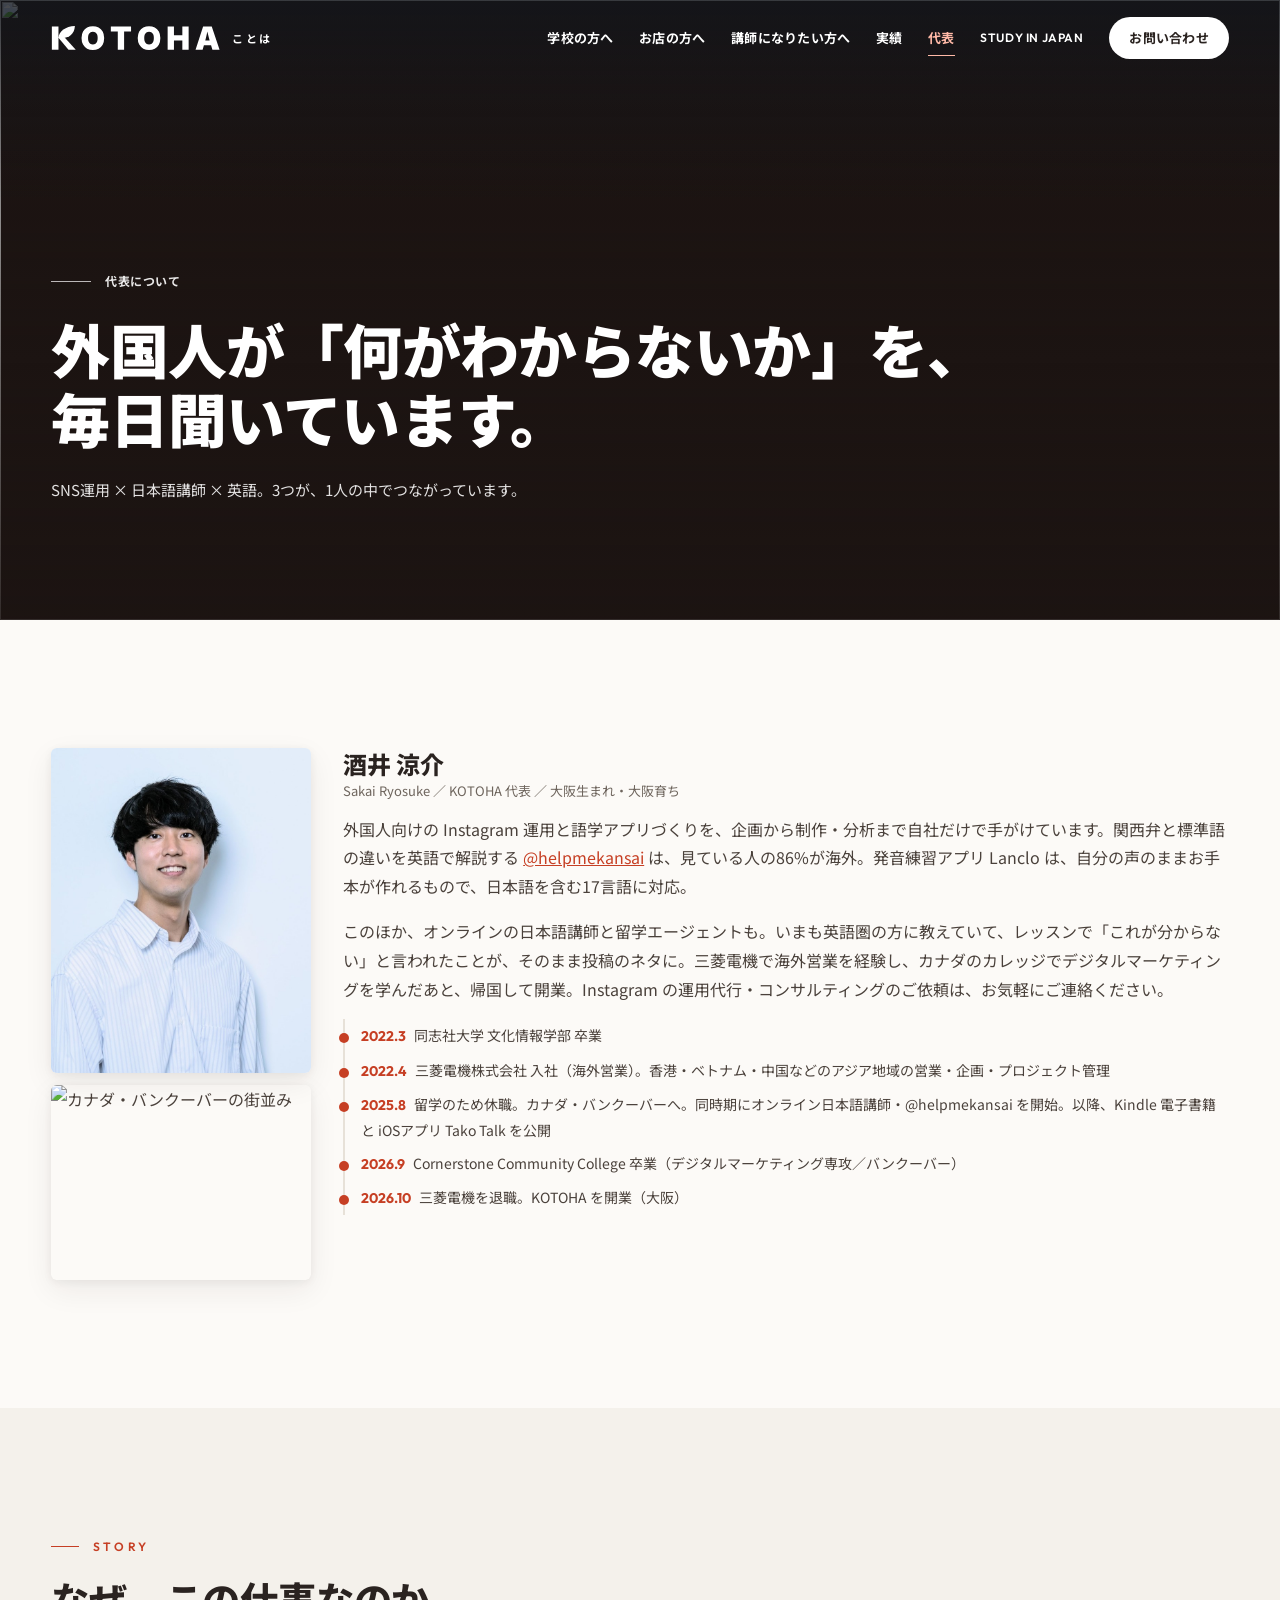
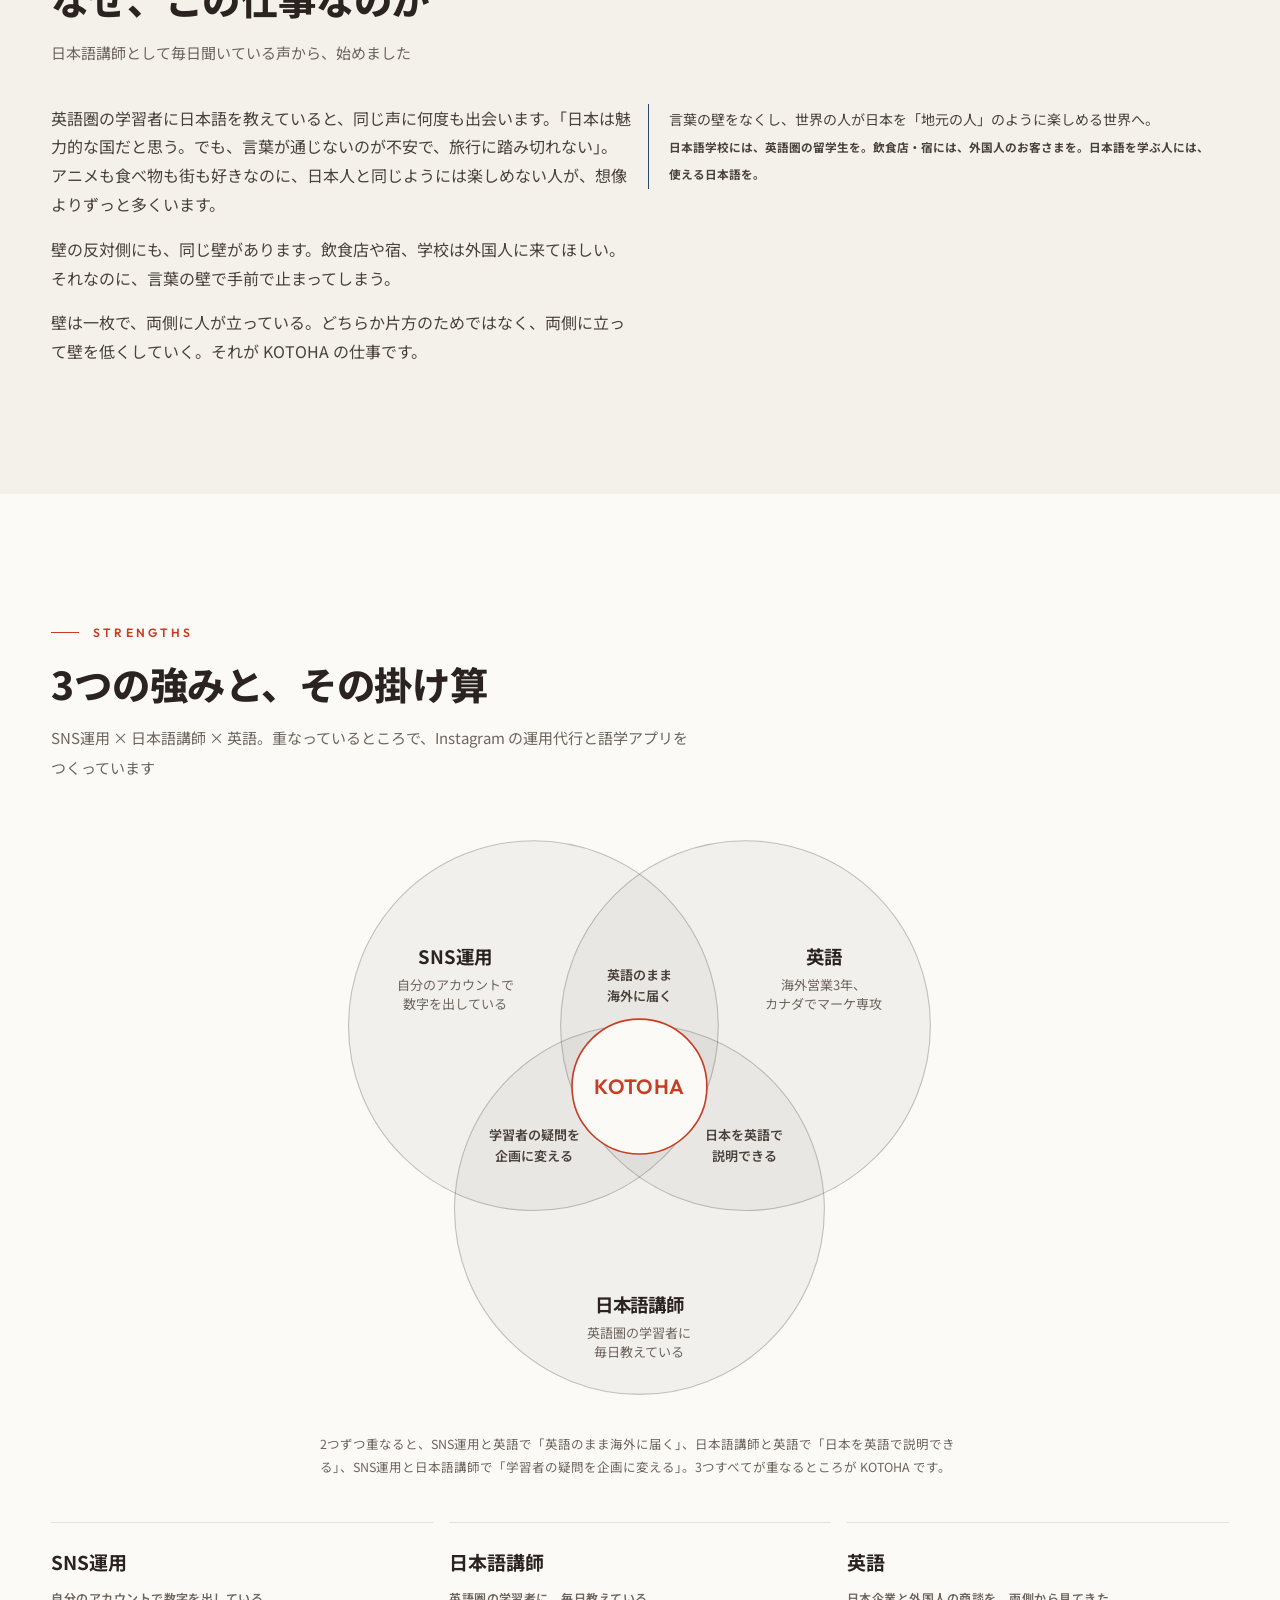
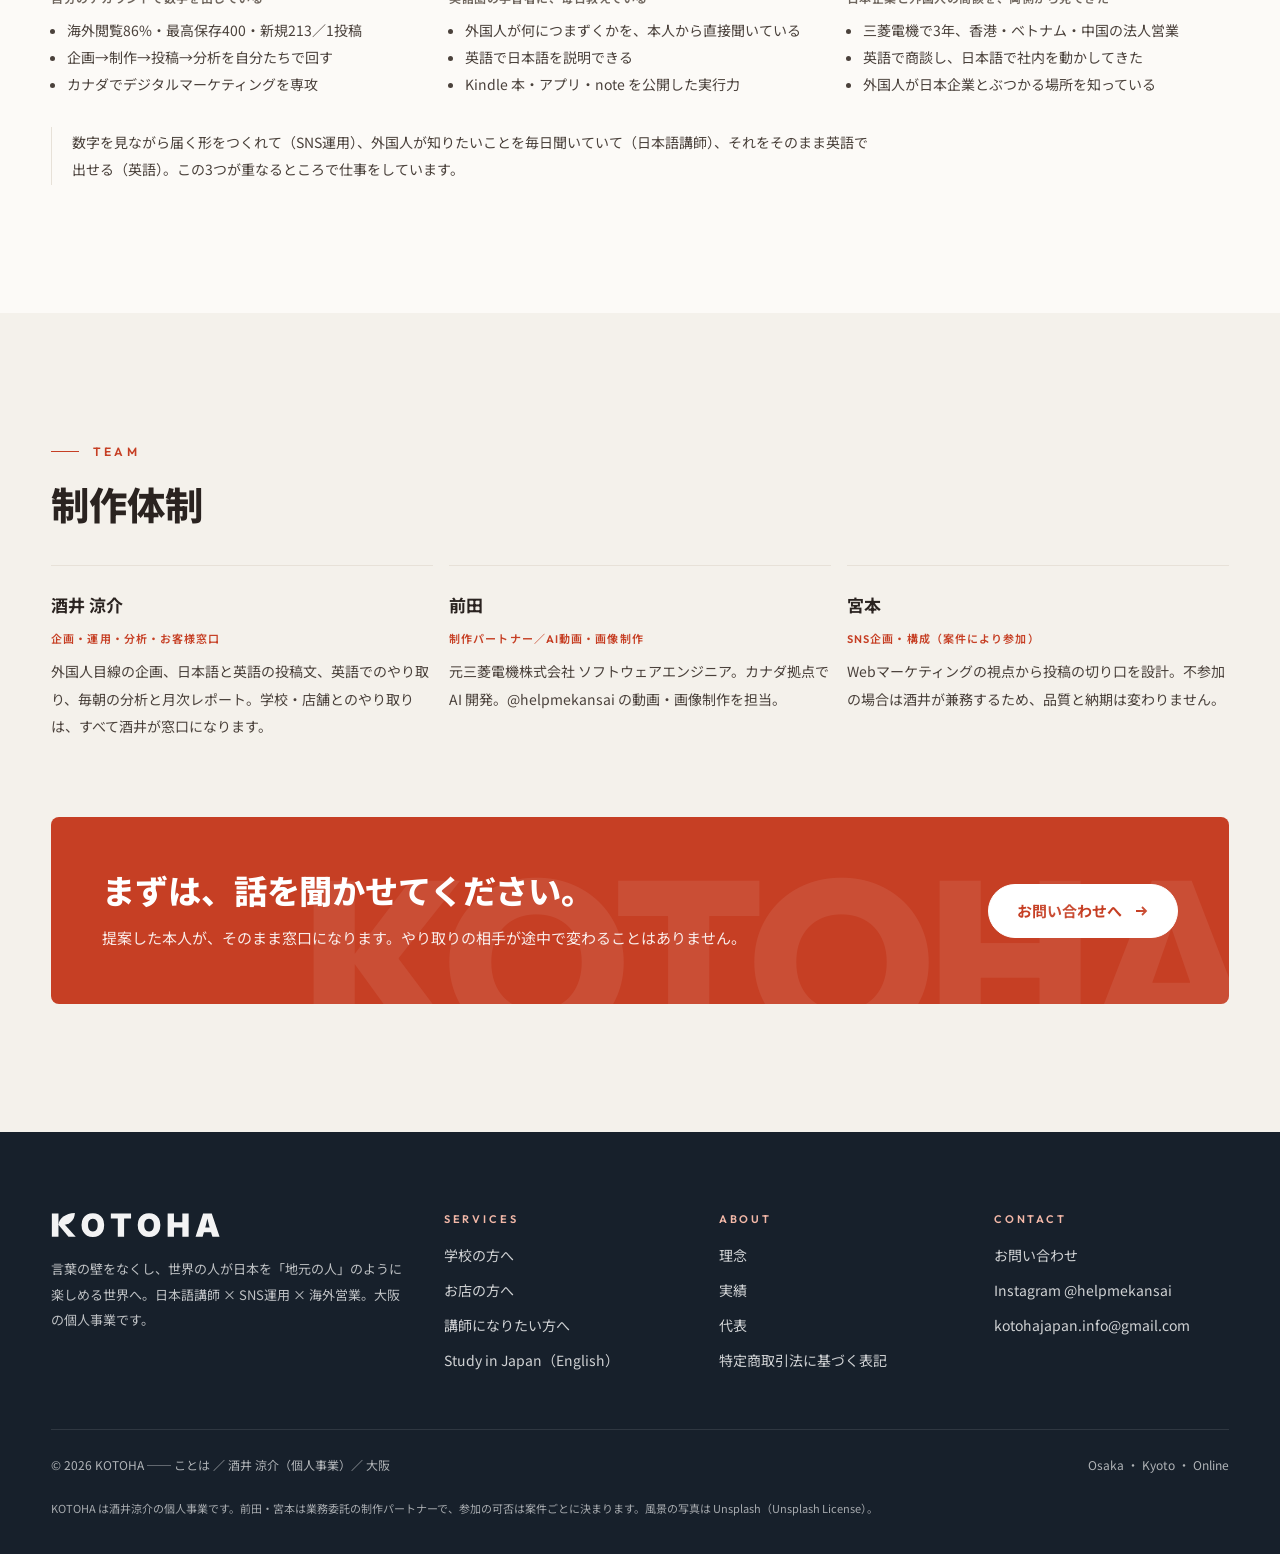
==== about.html @ 6fc42872 "代表ページ：3つの強みを「SNS運用 × 日本語講師 × 英語」に統一。退職して肩書きでなくなった「海外営業」をやめ、現在形のラベルに。ベン図の円の配置・OGP・まとめ文も揃える" ====
<!DOCTYPE html>
<html lang="ja">
<head>
<meta charset="utf-8">
<meta name="viewport" content="width=device-width, initial-scale=1">
<title>代表｜酒井 涼介（KOTOHA・大阪）</title>
<meta name="description" content="KOTOHA 代表 酒井涼介のプロフィール。外国人向けの Instagram 運用と語学アプリづくりを、企画から制作・分析まで自社だけで手がけています。オンライン日本語講師と日本語学校への留学案内も。同志社大学卒、三菱電機で香港・ベトナム・中国の法人営業、カナダでデジタルマーケティングを専攻。">
<meta property="og:title" content="代表｜酒井 涼介（KOTOHA・大阪）">
<meta property="og:description" content="外国人が「何がわからないか」を、毎日聞いています。SNS運用 × 日本語講師 × 英語。">
<meta property="og:type" content="profile">
<link rel="icon" href="img/favicon.svg" type="image/svg+xml">
<link rel="icon" href="img/favicon-32.png" sizes="32x32" type="image/png">
<link rel="apple-touch-icon" href="img/favicon-180.png">
<link rel="preconnect" href="https://fonts.googleapis.com">
<link rel="preconnect" href="https://fonts.gstatic.com" crossorigin>
<link href="https://fonts.googleapis.com/css2?family=Noto+Sans+JP:wght@400;700;800;900&amp;family=Outfit:wght@600;800;900&amp;display=swap" rel="stylesheet">
<link rel="stylesheet" href="assets/style.css?v=20261028f">
<link rel="stylesheet" href="assets/site.css?v=20261028f">
</head>
<body>
<header class="hdr onHero" id="hdr">
  <div class="wrap">
    <a class="logo" href="index.html"><img src="img/logo-wordmark.svg" alt="KOTOHA" width="182" height="28"><small>ことは</small></a>
    <button class="burger" aria-label="メニュー" aria-expanded="false" aria-controls="nav"><span></span><span></span><span></span></button>
    <nav id="nav">
      <a href="schools.html">学校の方へ</a>
      <a href="sns.html">お店の方へ</a>
      <a href="teaching.html">講師になりたい方へ</a>
      <a href="works.html">実績</a>
      <a class="active" href="about.html">代表</a>
      <a class="lang" href="learners.html">Study in Japan</a>
      <a class="cta" href="contact.html">お問い合わせ</a>
    </nav>
  </div>
</header>

<div class="phero">
  <img class="bg" src="https://images.unsplash.com/photo-1545569341-9eb8b30979d9?auto=format&amp;fit=crop&amp;w=2000&amp;q=75" alt="" fetchpriority="high">
  <div class="shade"></div>
  <div class="wrap">
    <div class="eyebrow">代表について</div>
    <h1>外国人が「何がわからないか」を、<br class="pc">毎日聞いています。</h1>
    <p>SNS運用 × 日本語講師 × 英語。3つが、1人の中でつながっています。</p>
  </div>
</div>

<section>
  <div class="wrap">
    <div class="profile">
      <div>
        <img src="img/sakai.jpg" alt="酒井 涼介">
        <img src="https://images.unsplash.com/photo-1559511260-66a654ae982a?auto=format&amp;fit=crop&amp;w=600&amp;q=70" alt="カナダ・バンクーバーの街並み" loading="lazy" class="city">
      </div>
      <div>
        <h2>酒井 涼介</h2>
        <div class="kana">Sakai Ryosuke ／ KOTOHA 代表 ／ 大阪生まれ・大阪育ち</div>
        <p>外国人向けの Instagram 運用と語学アプリづくりを、企画から制作・分析まで自社だけで手がけています。関西弁と標準語の違いを英語で解説する <a href="https://www.instagram.com/helpmekansai/" target="_blank" rel="noopener">@helpmekansai</a> は、見ている人の86%が海外。発音練習アプリ Lanclo は、自分の声のままお手本が作れるもので、日本語を含む17言語に対応。</p>
        <p>このほか、オンラインの日本語講師と留学エージェントも。いまも英語圏の方に教えていて、レッスンで「これが分からない」と言われたことが、そのまま投稿のネタに。三菱電機で海外営業を経験し、カナダのカレッジでデジタルマーケティングを学んだあと、帰国して開業。Instagram の運用代行・コンサルティングのご依頼は、お気軽にご連絡ください。</p>
        <ul class="tl">
          <li><b>2022.3</b>同志社大学 文化情報学部 卒業</li>
          <li><b>2022.4</b>三菱電機株式会社 入社（海外営業）。香港・ベトナム・中国などのアジア地域の営業・企画・プロジェクト管理</li>
          <li><b>2025.8</b>留学のため休職。カナダ・バンクーバーへ。同時期にオンライン日本語講師・@helpmekansai を開始。以降、Kindle 電子書籍と iOSアプリ Tako Talk を公開</li>
          <li><b>2026.9</b>Cornerstone Community College 卒業（デジタルマーケティング専攻／バンクーバー）</li>
          <li><b>2026.10</b>三菱電機を退職。KOTOHA を開業（大阪）</li>
        </ul>
      </div>
    </div>

  </div>
</section>

<section class="tint">
  <div class="wrap">
    <div class="h3s" id="mission"><div class="lbl">Story</div><h2>なぜ、この仕事なのか</h2><p>日本語講師として毎日聞いている声から、始めました</p></div>
    <div class="grid g2" style="align-items:start">
      <div>
        <p>英語圏の学習者に日本語を教えていると、同じ声に何度も出会います。「日本は魅力的な国だと思う。でも、言葉が通じないのが不安で、旅行に踏み切れない」。アニメも食べ物も街も好きなのに、日本人と同じようには楽しめない人が、想像よりずっと多くいます。</p>
        <p>壁の反対側にも、同じ壁があります。飲食店や宿、学校は外国人に来てほしい。それなのに、言葉の壁で手前で止まってしまう。</p>
        <p style="margin:0">壁は一枚で、両側に人が立っている。どちらか片方のためではなく、両側に立って壁を低くしていく。それが KOTOHA の仕事です。</p>
      </div>
      <div class="band indigo" style="margin:0">言葉の壁をなくし、世界の人が日本を「地元の人」のように楽しめる世界へ。<br><small style="font-weight:700;color:var(--body)">日本語学校には、英語圏の留学生を。飲食店・宿には、外国人のお客さまを。日本語を学ぶ人には、使える日本語を。</small></div>
    </div>

  </div>
</section>

<section>
  <div class="wrap">
    <div class="h3s"><div class="lbl">Strengths</div><h2>3つの強みと、その掛け算</h2><p>SNS運用 × 日本語講師 × 英語。重なっているところで、Instagram の運用代行と語学アプリをつくっています</p></div>
    <figure class="vennwrap">
      <svg class="venn" viewBox="80 45 570 550" role="img" aria-labelledby="vennTitle vennDesc">
        <title id="vennTitle">KOTOHA の強みを示すベン図</title>
        <desc id="vennDesc">SNS運用、日本語講師、英語という3つの円が重なり、3つすべてが重なる中心に KOTOHA があります。</desc>

        <circle class="set" cx="267" cy="235" r="170"/>
        <circle class="set" cx="462" cy="235" r="170"/>
        <circle class="set" cx="364.5" cy="404" r="170"/>

        <text class="pair" x="364.5" y="193" text-anchor="middle">英語のまま</text>
        <text class="pair" x="364.5" y="212" text-anchor="middle">海外に届く</text>
        <text class="pair" x="268" y="340" text-anchor="middle">学習者の疑問を</text>
        <text class="pair" x="268" y="359" text-anchor="middle">企画に変える</text>
        <text class="pair" x="461" y="340" text-anchor="middle">日本を英語で</text>
        <text class="pair" x="461" y="359" text-anchor="middle">説明できる</text>

        <text class="setlabel" x="195" y="178" text-anchor="middle">SNS運用</text>
        <text class="setsub" x="195" y="202" text-anchor="middle">自分のアカウントで</text>
        <text class="setsub" x="195" y="220" text-anchor="middle">数字を出している</text>

        <text class="setlabel" x="534" y="178" text-anchor="middle">英語</text>
        <text class="setsub" x="534" y="202" text-anchor="middle">海外営業3年、</text>
        <text class="setsub" x="534" y="220" text-anchor="middle">カナダでマーケ専攻</text>

        <text class="setlabel" x="364.5" y="498" text-anchor="middle">日本語講師</text>
        <text class="setsub" x="364.5" y="522" text-anchor="middle">英語圏の学習者に</text>
        <text class="setsub" x="364.5" y="540" text-anchor="middle">毎日教えている</text>

        <circle class="core-circle" cx="364.5" cy="291" r="62"/>
        <text class="core" x="364.5" y="298" text-anchor="middle">KOTOHA</text>
      </svg>
      <figcaption>2つずつ重なると、SNS運用と英語で「英語のまま海外に届く」、日本語講師と英語で「日本を英語で説明できる」、SNS運用と日本語講師で「学習者の疑問を企画に変える」。3つすべてが重なるところが KOTOHA です。</figcaption>
    </figure>
    <div class="strengths">
      <div><b>SNS運用</b><small>自分のアカウントで数字を出している</small><ul><li>海外閲覧86%・最高保存400・新規213／1投稿</li><li>企画→制作→投稿→分析を自分たちで回す</li><li>カナダでデジタルマーケティングを専攻</li></ul></div>
      <div><b>日本語講師</b><small>英語圏の学習者に、毎日教えている</small><ul><li>外国人が何につまずくかを、本人から直接聞いている</li><li>英語で日本語を説明できる</li><li>Kindle 本・アプリ・note を公開した実行力</li></ul></div>
      <div><b>英語</b><small>日本企業と外国人の商談を、両側から見てきた</small><ul><li>三菱電機で3年、香港・ベトナム・中国の法人営業</li><li>英語で商談し、日本語で社内を動かしてきた</li><li>外国人が日本企業とぶつかる場所を知っている</li></ul></div>
    </div>
    <div class="band">数字を見ながら届く形をつくれて（SNS運用）、外国人が知りたいことを毎日聞いていて（日本語講師）、それをそのまま英語で出せる（英語）。この3つが重なるところで仕事をしています。</div>

  </div>
</section>

<section class="tint">
  <div class="wrap">
    <div class="h3s"><div class="lbl">Team</div><h2>制作体制</h2></div>
    <div class="team">
      <div><b>酒井 涼介</b><small>企画・運用・分析・お客様窓口</small>外国人目線の企画、日本語と英語の投稿文、英語でのやり取り、毎朝の分析と月次レポート。学校・店舗とのやり取りは、すべて酒井が窓口になります。</div>
      <div><b>前田</b><small>制作パートナー／AI動画・画像制作</small>元三菱電機株式会社 ソフトウェアエンジニア。カナダ拠点で AI 開発。@helpmekansai の動画・画像制作を担当。</div>
      <div><b>宮本</b><small>SNS企画・構成（案件により参加）</small>Webマーケティングの視点から投稿の切り口を設計。不参加の場合は酒井が兼務するため、品質と納期は変わりません。</div>
    </div>

    <div class="cta-inline">
      <div><h3>まずは、話を聞かせてください。</h3><p>提案した本人が、そのまま窓口になります。やり取りの相手が途中で変わることはありません。</p></div>
      <a class="btn" href="contact.html">お問い合わせへ</a>
    </div>
  </div>
</section>


<footer class="ft">
  <div class="wrap">
    <div class="top">
      <div class="brand">
        <img src="img/logo-wordmark.svg" alt="KOTOHA" width="182" height="28">
        <p>言葉の壁をなくし、世界の人が日本を「地元の人」のように楽しめる世界へ。日本語講師 × SNS運用 × 海外営業。大阪の個人事業です。</p>
      </div>
      <div>
        <h2>Services</h2>
        <ul>
          <li><a href="schools.html">学校の方へ</a></li>
          <li><a href="sns.html">お店の方へ</a></li>
          <li><a href="teaching.html">講師になりたい方へ</a></li>
          <li><a href="learners.html">Study in Japan（English）</a></li>
        </ul>
      </div>
      <div>
        <h2>About</h2>
        <ul>
          <li><a href="index.html#mission">理念</a></li>
          <li><a href="works.html">実績</a></li>
          <li><a href="about.html">代表</a></li>
          <li><a href="tokushoho.html">特定商取引法に基づく表記</a></li>
        </ul>
      </div>
      <div>
        <h2>Contact</h2>
        <ul>
          <li><a href="contact.html">お問い合わせ</a></li>
          <li><a href="https://www.instagram.com/helpmekansai/" target="_blank" rel="noopener">Instagram @helpmekansai</a></li>
          <li><a href="mailto:kotohajapan.info@gmail.com">kotohajapan.info@gmail.com</a></li>
        </ul>
      </div>
    </div>
    <div class="bot">
      <div>© 2026 KOTOHA ── ことは ／ 酒井 涼介（個人事業）／ 大阪</div>
      <div>Osaka ・ Kyoto ・ Online</div>
    </div>
    <div class="src">KOTOHA は酒井涼介の個人事業です。前田・宮本は業務委託の制作パートナーで、参加の可否は案件ごとに決まります。風景の写真は Unsplash（Unsplash License）。</div>
  </div>
</footer>

<script>
  });
</script>
<script src="assets/site.js?v=20261028f"></script>
</body>
</html>
---- assets/style.css ----
@charset "utf-8";
/* ============================================================
   KOTOHA ── 共通スタイル（全ページで読み込みます）
   色や文字の大きさを変えたいときは、この :root の値を直してください
   ============================================================ */
:root{
  /* 色：赤＝押す・進む、紺＝補足。文字に使う色はすべて白・クリーム地で 4.5:1 以上 */
  --aka:#C63F24; --aka-d:#A9361E; --aka-l:#FDF2EE; --aka-bright:#D9482B;
  --indigo:#2B4A6B; --indigo-d:#213A55; --indigo-l:#EEF3F8;
  --gold:#B08A2E; --gold-t:#7D6019; --gold-l:#F7F0DC;
  --cream:#FFF8F0; --sand:#F5EADB; --ink:#2A2320; --body:#4A413B;
  --gray:#6E655D; --line:#EADFD0; --white:#fff;
  /* 影：ブランドの暗色ベースで2段階 */
  --shadow:0 2px 8px rgba(42,35,32,.06),0 10px 30px rgba(42,35,32,.07);
  --shadow-md:0 6px 16px rgba(42,35,32,.10),0 18px 40px rgba(42,35,32,.12);
  /* 角丸・動き・文字 */
  --r:16px; --r-sm:8px; --r-lg:20px; --t:.22s cubic-bezier(.25,1,.5,1);
  --lh-tight:1.35; --lh-body:1.8; --lh-small:1.7;
}
*{box-sizing:border-box}
html{scroll-behavior:smooth;scroll-padding-top:80px;overflow-x:clip}
body{margin:0;background:var(--cream);color:var(--body);font-family:"Noto Sans JP","Hiragino Sans","Hiragino Kaku Gothic ProN","Yu Gothic",YuGothic,Meiryo,sans-serif;line-height:var(--lh-body);font-size:16px;-webkit-font-smoothing:antialiased;overflow-x:clip}
a{color:var(--aka)}
a:focus-visible,button:focus-visible,summary:focus-visible{outline:3px solid var(--indigo);outline-offset:2px;border-radius:4px}
img{max-width:100%;height:auto;display:block}
h1,h2,h3,h4{color:var(--ink);line-height:var(--lh-tight);margin:0;font-weight:700;letter-spacing:.01em;
  /* 日本語の見出しを文節で折り返す。非対応ブラウザは従来どおり */
  word-break:auto-phrase}
h3{font-weight:800}
p{margin:0 0 1em}
.wrap{max-width:1140px;margin:0 auto;padding:0 24px}

/* ---------- ヘッダー ---------- */
.topbar{height:6px;background:var(--aka-bright)}
header.site{position:sticky;top:0;z-index:50;background:rgba(255,248,240,.94);backdrop-filter:saturate(1.4) blur(8px);border-bottom:1px solid var(--line)}
header.site .wrap{display:flex;justify-content:space-between;align-items:center;height:64px}
.logo{display:flex;align-items:center;gap:12px;text-decoration:none}
.logo img{height:28px;width:auto;flex:none;display:block}
.logo{flex:none}
@media(max-width:1180px){.logo small{display:none}nav.main{gap:14px}}
.logo small{align-self:flex-end;padding-bottom:2px}
.logo small{font-size:12px;letter-spacing:.2em;color:var(--indigo);font-weight:700}
nav.main{display:flex;align-items:center;gap:16px}
nav.main a{color:var(--body);text-decoration:none;font-size:14px;font-weight:700;white-space:nowrap}
nav.main a:hover{color:var(--aka)}
nav.main a.active{color:var(--aka);box-shadow:inset 0 -2px 0 var(--aka)}
nav.main a.lang{display:flex;flex-direction:column;align-items:center;gap:0;line-height:1.3;border:1px solid var(--line);border-radius:var(--r);padding:4px 12px;box-shadow:none}
nav.main a.lang b{font-size:13px;font-weight:800}
nav.main a.lang small{font-size:12px;color:var(--gray);font-weight:700;letter-spacing:.02em}
nav.main a.lang:hover{border-color:var(--aka);color:var(--aka)}
nav.main a.lang:hover small{color:var(--aka)}
nav.main a.cta{background:var(--aka);color:#fff;padding:8px 16px;border-radius:999px;box-shadow:none}
nav.main a.cta:hover{background:var(--aka-d)}
.burger{display:none;background:none;border:1px solid var(--line);border-radius:var(--r-sm);padding:8px 8px;font-size:14px;font-weight:700;color:var(--ink);cursor:pointer}
@media(max-width:1080px){
  nav.main{display:none;position:absolute;left:0;right:0;top:64px;background:var(--cream);border-bottom:1px solid var(--line);flex-direction:column;align-items:stretch;gap:0;padding:8px 24px 16px}
  nav.main.open{display:flex}
  nav.main a{padding:12px 0;border-bottom:1px solid var(--line);box-shadow:none}
  nav.main a.active{color:var(--aka)}
  nav.main a.lang{display:block;border:0;border-bottom:1px solid var(--line);border-radius:0;padding:12px 0}
  nav.main a.lang b{font-size:14px}
  nav.main a.lang small{display:inline;font-size:12px;margin-left:8px}
  nav.main a.cta{margin-top:12px;text-align:center;border:0;color:#fff}
  .burger{display:block}
}

/* ---------- トップページの大ヒーロー ---------- */
.hero{position:relative;min-height:640px;display:flex;align-items:center;color:#fff;background:#1C1412;overflow:hidden;isolation:isolate}
.hero .bg{position:absolute;inset:0;z-index:-2;width:100%;height:100%;object-fit:cover;object-position:center}
.hero .shade{position:absolute;inset:0;z-index:-1;background:linear-gradient(90deg,rgba(28,20,18,.82) 0%,rgba(28,20,18,.62) 45%,rgba(28,20,18,.15) 100%)}
.hero .wrap{padding-top:80px;padding-bottom:80px;width:100%}
.hero .inner{max-width:640px}
.hero .eyebrow{display:inline-flex;align-items:center;gap:8px;font-size:12px;font-weight:700;color:#FBD9CF}
.hero .eyebrow::before{content:"";width:28px;height:2px;background:var(--aka)}
.hero h1{color:#fff;font-size:40px;line-height:1.28;margin:16px 0 18px;font-weight:900;letter-spacing:.005em}
.hero h1 em{font-style:normal;color:#FFB3A0}
.hero p.lead{font-size:18px;color:rgba(255,255,255,.9);margin-bottom:24px}
.hero .btns{display:flex;flex-wrap:wrap;gap:12px}
.hero .tags{margin-top:32px;display:flex;flex-wrap:wrap;gap:8px}
.hero .tags span{font-size:12px;border:1px solid rgba(255,255,255,.4);border-radius:999px;padding:4px 12px;color:rgba(255,255,255,.9)}
@media(max-width:560px){.hero{min-height:560px}.hero h1{font-size:32px}.hero .wrap{padding-top:64px;padding-bottom:112px}}

/* ---------- 下層ページの見出し帯 ---------- */
.phero{position:relative;color:#fff;background:#1C1412;overflow:hidden;isolation:isolate;padding:80px 0 80px}
.phero .bg{position:absolute;inset:0;z-index:-2;width:100%;height:100%;object-fit:cover;object-position:center}
.phero .shade{position:absolute;inset:0;z-index:-1;background:linear-gradient(90deg,rgba(28,20,18,.86) 0%,rgba(28,20,18,.68) 50%,rgba(28,20,18,.3) 100%)}
.phero.blue .shade{background:linear-gradient(90deg,rgba(28,38,52,.9) 0%,rgba(30,45,64,.72) 50%,rgba(30,45,64,.35) 100%)}
.phero .eyebrow{display:inline-flex;align-items:center;gap:8px;font-size:13px;font-weight:800;color:#FBD9CF;letter-spacing:.04em}
.phero .eyebrow::before{content:"";width:26px;height:2px;background:var(--aka)}
.phero h1{color:#fff;font-size:36px;margin:12px 0 12px;font-weight:900;line-height:1.35;max-width:820px}
.phero p{font-size:16px;color:rgba(255,255,255,.9);max-width:720px;margin:0}
.phero .btns{display:flex;flex-wrap:wrap;gap:12px;margin-top:24px}
/* 主CTAの下に置く「通話でもいいですよ」の一行 */
.btns-alt{margin:14px 0 0;font-size:14px;color:rgba(255,255,255,.85)}
.btns-alt a{color:#fff}
.bm-alt{margin:14px 0 0;font-size:13px;font-weight:700;color:rgba(255,255,255,.9)}
.bm-alt a{color:#fff}
@media(max-width:560px){.phero{padding:48px 0 48px}.phero h1{font-size:28px}}

/* ---------- ボタン ---------- */
.btn{display:inline-block;background:var(--aka);color:#fff;text-decoration:none;font-weight:800;padding:12px 24px;border-radius:999px;font-size:15px;transition:var(--t);border:2px solid var(--aka);text-align:center}
.btn:hover{background:var(--aka-d);border-color:var(--aka-d);transform:translateY(-1px);box-shadow:0 6px 16px rgba(42,35,32,.18)}
.btn:active{transform:translateY(0);box-shadow:none}
.btn.ghost{background:transparent;color:#fff;border-color:rgba(255,255,255,.7)}
.btn.ghost:hover{background:rgba(255,255,255,.14);box-shadow:none}
.btn.ghost.dark{color:var(--aka);border-color:var(--aka)}
.btn.ghost.dark:hover{background:var(--aka-l);box-shadow:none}
.btn.sm{padding:8px 16px;font-size:14px}

/* ---------- セクション ---------- */
section{padding:96px 0}
@media(max-width:768px){section{padding:64px 0}}
section.alt{background:var(--white);border-top:1px solid var(--line);border-bottom:1px solid var(--line)}
section.sand{background:var(--sand)}
.sec-label{display:inline-flex;align-items:center;gap:8px;color:var(--aka);font-weight:800;font-size:13px;letter-spacing:.08em}
.sec-label::before{content:"";display:inline-block;width:3px;height:15px;border-radius:2px;background:var(--aka)}
h2{font-size:32px;margin:12px 0 8px;letter-spacing:.01em;max-width:28em}
.sub{color:var(--indigo);font-weight:700;margin:0 0 32px;font-size:16px;max-width:44em}
@media(max-width:560px){section{padding:64px 0}h2{font-size:24px}}
.grid{display:grid;gap:16px}
.g2{grid-template-columns:repeat(2,1fr)}
.g3{grid-template-columns:repeat(3,1fr)}
.g4{grid-template-columns:repeat(4,1fr)}
@media(max-width:960px){.g3,.g4{grid-template-columns:1fr 1fr}}
@media(max-width:960px){.g2{grid-template-columns:1fr}}
@media(max-width:560px){.g2,.g3,.g4{grid-template-columns:1fr}}
.card{background:var(--white);border:1px solid var(--line);border-radius:var(--r);padding:24px}
.card h3{font-size:18px;margin-bottom:8px}
.card p{margin:0;font-size:15px}
.card .tag{font-size:12px;color:var(--gray);margin-bottom:4px;font-weight:700}
.card ul{margin:8px 0 0;padding-left:16px;font-size:14px}
/* カード全体をリンクにする場合 */
a.card{text-decoration:none;color:inherit;display:flex;flex-direction:column;transition:var(--t)}
a.card p{flex:1}
a.card:hover{transform:translateY(-2px);box-shadow:var(--shadow-md)}
a.card .to{display:inline-block;margin-top:12px;font-size:14px;font-weight:800;color:var(--aka)}
a.card.indigo .to{color:var(--indigo)}
a.card.gold .to{color:var(--gold-t)}
a.card .to::after{content:" →"}
a.card:hover .to{text-decoration:underline}
.card .thumb{display:flex;align-items:center;justify-content:center;background:var(--cream);border:1px solid var(--line);border-radius:var(--r);height:210px;margin:0 0 16px;padding:16px;overflow:hidden}
.card .thumb img{max-height:100%;max-width:100%;width:auto;border-radius:3px;box-shadow:var(--shadow-md)}
.card .thumb.brand{background:#fff}
.card .thumb.brand img{box-shadow:none;border-radius:0;max-height:76%}
@media(max-width:560px){.card .thumb{height:250px}}
.card li{margin:4px 0}
.band{background:var(--sand);border:1px solid rgba(42,35,32,.10);border-radius:var(--r);padding:18px 24px;font-weight:700;color:var(--ink);margin-top:24px;font-size:15px}
  .band>*:last-child{margin-bottom:0}
  .band{max-width:60em}
.band.indigo{background:var(--indigo-l);border-color:rgba(43,74,107,.20)}
.note{font-size:13px;color:var(--gray);margin-top:16px;max-width:64em}
.note a{color:var(--gray)}
.h3s{margin:48px 0 16px}
.h3s:first-child{margin-top:0}
.h3s h2{font-size:25px;margin:0;max-width:34em;letter-spacing:.005em}
.h3s p{font-size:14px;color:var(--gray);font-weight:700;margin:6px 0 0;max-width:52em}

/* ---------- ページ内目次（長いページ用） ---------- */
.toc{background:var(--white);border-bottom:1px solid var(--line)}
.toc .wrap{display:flex;gap:8px;overflow-x:auto;padding-top:12px;padding-bottom:12px;
  /* 横スクロールできることを端の影で示す。白いカバーは中身と一緒に動き（local）、
     影は固定（scroll）なので、端まで送ると影が自然に隠れます */
  background:
    linear-gradient(90deg,var(--white) 40%,rgba(255,255,255,0)) left center/30px 100% no-repeat local,
    linear-gradient(90deg,rgba(255,255,255,0),var(--white) 60%) right center/30px 100% no-repeat local,
    radial-gradient(farthest-side at 0 50%,rgba(42,35,32,.16),rgba(42,35,32,0)) left center/12px 100% no-repeat scroll,
    radial-gradient(farthest-side at 100% 50%,rgba(42,35,32,.16),rgba(42,35,32,0)) right center/12px 100% no-repeat scroll;
  scrollbar-width:none}
.toc .wrap::-webkit-scrollbar{display:none}
.toc a{white-space:nowrap;font-size:13px;font-weight:700;color:var(--body);text-decoration:none;padding:8px 16px;border-radius:999px;background:var(--cream);border:1px solid var(--line)}
.toc a:hover{border-color:var(--aka);color:var(--aka)}

/* ---------- 写真つきカード ---------- */
.pcard{background:var(--white);border:1px solid var(--line);border-radius:var(--r);overflow:hidden;box-shadow:var(--shadow);display:flex;flex-direction:column;text-decoration:none;color:inherit}
.pcard img{width:100%;aspect-ratio:4/3;object-fit:cover}
.pcard .body{padding:24px 24px 24px;flex:1}
.pcard .num{font-family:Outfit,sans-serif;font-weight:800;color:var(--aka);font-size:13px;letter-spacing:.05em}
.pcard h3{font-size:20px;margin:4px 0 8px}
.pcard p{font-size:15px;margin:0}
.pcard .to{display:inline-block;margin-top:12px;font-size:13px;font-weight:800;color:var(--aka)}
.pcard .to::after{content:" →"}
a.pcard{transition:var(--t)}
a.pcard:hover{box-shadow:var(--shadow-md);transform:translateY(-3px)}
.strip{display:grid;grid-template-columns:repeat(4,1fr);gap:8px;margin:32px 0 0}
.strip img{width:100%;aspect-ratio:4/3;object-fit:cover;border-radius:var(--r)}
@media(max-width:560px){.strip{grid-template-columns:1fr 1fr}}

/* ---------- 数字 ---------- */
.facts{display:grid;grid-template-columns:repeat(4,1fr);gap:16px}
@media(max-width:960px){.facts{grid-template-columns:1fr 1fr}}
.fact{background:var(--white);border:1px solid var(--line);border-radius:var(--r);padding:24px 24px 16px}
.fact b{display:block;font-family:Outfit,"Noto Sans JP",sans-serif;font-size:44px;color:var(--aka);line-height:1;letter-spacing:-.02em;font-weight:800}
.fact b small{font-size:18px;margin-left:2px;font-family:"Noto Sans JP",sans-serif}
.fact span{display:block;font-size:13px;color:var(--ink);font-weight:700;margin-top:4px}
.fact em{display:block;font-style:normal;font-size:12px;color:var(--gray);margin-top:4px}

/* ---------- ベン図（強み） ---------- */
.vennwrap{margin:0 0 40px;text-align:center}
.venn{width:100%;max-width:620px;height:auto;display:block;margin:0 auto}
.venn text{font-family:inherit;fill:var(--ink)}
.venn .setlabel{font-size:19px;font-weight:800}
.venn .setsub{font-size:12.5px;font-weight:500;fill:var(--body)}
.venn .pair{font-size:12.5px;font-weight:700}
.venn .core{font-size:20px;font-weight:800;fill:#fff;letter-spacing:.5px}
.vennwrap figcaption{font-size:12.5px;color:var(--gray);max-width:640px;margin:14px auto 0;line-height:1.85;text-align:left}
/* 画面が狭いと図の文字が小さくなりすぎるため、重なりの説明は消して主要ラベルを大きくする。
   消した内容は figcaption に文章で残してあります */
@media(max-width:760px){
  .venn{max-width:none}
  .venn .pair,.venn .setsub{display:none}
  .venn .setlabel{font-size:26px}
  .venn .core-circle{r:74px}
  .venn .core{font-size:25px}
}

/* ---------- ギャップの図（トップの「いま起きていること」） ---------- */
.gapfig{margin:32px 0 0}
.gaprow{display:grid;grid-template-columns:1fr 1.18fr 1fr;gap:0;align-items:stretch}
/* 左右のブロック */
.gapside{background:var(--white);border:1px solid var(--line);border-radius:var(--r);padding:24px 24px 16px;display:flex;flex-direction:column}
.gapside b{display:block;font-size:18px;margin-bottom:12px}
.gapside.want b{color:var(--indigo)}
.gapside.have b{color:var(--gold-t)}
.gapside ul{margin:0;padding-left:16px;font-size:15px;flex:1}
.gapside li{margin:4px 0}
.gapside small{display:block;margin-top:12px;padding-top:12px;border-top:1px solid var(--line);font-size:12px;color:var(--gray);font-weight:700}
/* あいだ（溝と橋） */
.gapmid{position:relative;display:flex;flex-direction:column;align-items:center;justify-content:center;background:var(--sand);margin:24px -12px 24px;border-radius:var(--r);padding:16px 24px}
.gapword{font-size:12px;font-weight:800;color:var(--gray);letter-spacing:.24em;margin-bottom:12px}
.gapmid .bridge{background:var(--aka);border-radius:999px;padding:16px 24px;text-align:center;box-shadow:0 8px 20px rgba(42,35,32,.20);width:100%}
.gapmid .bridge b{display:block;color:#fff;font-size:18px;margin-bottom:4px}
.gapmid .bridge span{display:block;color:#FBD9CF;font-size:13px;font-weight:700;line-height:1.6}
/* 両側から橋へ向かう矢印 */
.gapmid::before,.gapmid::after{content:"";position:absolute;top:50%;width:0;height:0;border-top:9px solid transparent;border-bottom:9px solid transparent}
.gapmid::before{left:-11px;margin-top:-8px;border-left:11px solid var(--indigo)}
.gapmid::after{right:-11px;margin-top:-8px;border-right:11px solid var(--gold)}
/* たどり着く状態 */
.gapgoal{position:relative;margin:32px auto 0;max-width:820px;background:var(--aka-l);border:2px solid var(--aka);border-radius:var(--r);padding:24px 24px;text-align:center}
.gapgoal::before{content:"";position:absolute;top:-25px;left:50%;margin-left:-8px;width:0;height:0;border-left:9px solid transparent;border-right:9px solid transparent;border-top:13px solid var(--aka)}
.gapgoal b{display:block;font-size:22px;color:var(--aka-d);margin-bottom:4px}
.gapgoal span{display:block;font-size:15px;font-weight:700;color:var(--ink)}
.gapfig figcaption{font-size:13px;color:var(--gray);max-width:70em;margin:16px 0 0;line-height:1.85}
/* 狭い画面では縦に積み、矢印も下向きに */
@media(max-width:960px){
  .gaprow{grid-template-columns:1fr;gap:24px}
  .gapmid{margin:0;padding:24px}
  .gapmid::before{left:50%;top:-24px;margin:0 0 0 -8px;border-left:9px solid transparent;border-right:9px solid transparent;border-top:12px solid var(--indigo);border-bottom:0}
  .gapmid::after{right:auto;left:50%;top:auto;bottom:-24px;margin:0 0 0 -8px;border-left:9px solid transparent;border-right:9px solid transparent;border-bottom:12px solid var(--gold);border-top:0;border-right-width:9px}
  .gapside.have{order:3}
  .gapgoal{margin-top:40px}
}
@media(max-width:560px){
  .gapgoal b{font-size:20px}
  .gapmid .bridge b{font-size:18px}
}

/* ---------- 循環図 ---------- */
.cycle{display:grid;grid-template-columns:repeat(4,1fr);gap:0;margin-top:32px;counter-reset:c}
.cycle div{position:relative;background:var(--white);border:1px solid var(--line);padding:16px 16px 16px 16px;font-size:14px;font-weight:700;color:var(--ink)}
.cycle div::before{counter-increment:c;content:counter(c);position:absolute;left:-1px;top:-1px;background:var(--aka);color:#fff;font-size:12px;font-weight:800;padding:2px 8px;border-radius:0 0 8px 0}
.cycle div:first-child{border-radius:var(--r) 0 0 12px}.cycle div:last-child{border-radius:0 12px 12px 0}
.cycle div+div{border-left:0}
.cycle small{display:block;font-weight:400;color:var(--body);font-size:13px;margin-top:4px}
@media(max-width:960px){.cycle{grid-template-columns:1fr 1fr}.cycle div{border-radius:0!important;border:1px solid var(--line)}}

/* ---------- 学校ページ ---------- */
.lead-split{display:grid;grid-template-columns:1.1fr .9fr;gap:40px;align-items:center;margin-bottom:48px}
.lead-split .photos{display:grid;grid-template-columns:1fr 1fr;gap:12px}
.lead-split .photos img{width:100%;aspect-ratio:3/4;object-fit:cover;border-radius:var(--r);box-shadow:var(--shadow)}
.lead-split .photos img:nth-child(2){margin-top:32px}
.lead-split p.big{font-size:18px;color:var(--ink)}
@media(max-width:960px){.lead-split{grid-template-columns:1fr;margin-bottom:40px}}
.floors{display:grid;grid-template-columns:1fr 1fr;gap:16px}
@media(max-width:768px){.floors{grid-template-columns:1fr}}
.floor{background:var(--white);border:1px solid var(--line);border-radius:var(--r);padding:24px}
.floor.two{border-top-color:var(--gold)}
.floor .lvl{font-size:12px;font-weight:800;letter-spacing:.12em;color:var(--indigo)}
.floor.two .lvl{color:var(--gold-t)}
.floor h3{font-size:20px;margin:4px 0 4px}
.floor .pay{display:inline-block;font-size:12px;font-weight:800;background:var(--indigo-l);color:var(--indigo);padding:3px 8px;border-radius:999px;margin-bottom:8px}
.floor.two .pay{background:var(--gold-l);color:var(--gold-t)}
.floor p{font-size:15px;margin:0}
.merits{display:grid;grid-template-columns:repeat(4,1fr);gap:16px}
@media(max-width:960px){.merits{grid-template-columns:1fr 1fr}}
@media(max-width:560px){.merits{grid-template-columns:1fr}}
.merit{background:var(--white);border:1px solid var(--line);border-radius:var(--r);padding:24px}
.merit i{font-style:normal;display:inline-flex;width:40px;height:40px;border-radius:var(--r);background:var(--aka-l);color:var(--aka);font-weight:900;align-items:center;justify-content:center;font-family:Outfit,sans-serif;font-size:14px;margin-bottom:8px}
.merit b{display:block;color:var(--ink);font-size:16px;margin-bottom:4px}
.merit p{font-size:14px;margin:0}
.merit .opt{display:inline-block;margin-left:4px;vertical-align:2px;font-size:12px;font-weight:800;color:var(--gold-t);background:var(--gold-l);border-radius:999px;padding:2px 8px;white-space:nowrap}
.two-col{display:grid;grid-template-columns:1fr 1fr;gap:16px}
@media(max-width:768px){.two-col{grid-template-columns:1fr}}
.box{background:var(--white);border:1px solid var(--line);border-radius:var(--r);padding:24px}
.box.red{border:1px solid var(--indigo);background:var(--indigo-l)}
.box h3,.box h4{font-size:18px;margin-bottom:8px}
.box.red h3,.box.red h4{color:var(--indigo)}
.box ul{margin:0;padding-left:16px;font-size:15px}
.box li{margin:4px 0}
.box li b{color:var(--ink)}
.box.perks li{margin:12px 0}
.box.perks li b{display:block;margin-bottom:2px}
.steps{display:grid;grid-template-columns:repeat(5,1fr);gap:12px;counter-reset:s}
.steps.four{grid-template-columns:repeat(4,1fr)}
@media(max-width:960px){.steps,.steps.four{grid-template-columns:repeat(2,1fr)}}
@media(max-width:560px){.steps,.steps.four{grid-template-columns:1fr}}
.step{background:var(--white);border:1px solid var(--line);border-radius:var(--r);padding:16px}
.step::before{counter-increment:s;content:"0" counter(s);display:block;color:var(--aka);font-weight:800;font-size:22px;font-family:Outfit,sans-serif}
.step b{display:block;color:var(--ink);margin:4px 0 4px;font-size:15px}
.step p{margin:0;font-size:14px}
.step small{display:block;color:var(--gray);font-size:12px;margin-top:8px;font-weight:700}
.persona{display:grid;grid-template-columns:1fr 1fr 1fr;gap:16px}
@media(max-width:768px){.persona{grid-template-columns:1fr}}
.persona div{background:var(--white);border:1px solid var(--line);border-radius:var(--r);padding:16px 24px}
.persona b{display:block;color:var(--ink);font-size:15px}
.persona small{display:block;color:var(--gray);font-size:12px;font-weight:700;margin-bottom:4px}
.persona p{font-size:14px;margin:0}
details.faq{background:var(--white);border:1px solid var(--line);border-radius:var(--r);padding:0 24px;margin-bottom:8px}
details.faq summary{cursor:pointer;font-weight:700;color:var(--ink);padding:16px 0;list-style:none;display:flex;gap:12px;align-items:flex-start;font-size:15px}
details.faq summary::-webkit-details-marker{display:none}
details.faq summary::before{content:"Q";flex:none;color:var(--aka);font-family:Outfit,sans-serif;font-weight:800}
details.faq p{font-size:15px;padding:0 0 16px 24px;margin:0;max-width:52em}

/* ---------- 実例ショーケース（helpmekansai / Canadays） ---------- */
.showcase{background:var(--white);border:1px solid var(--line);border-radius:var(--r);padding:24px;box-shadow:var(--shadow)}
.showcase .acct{display:inline-block;font-size:13px;font-weight:800;color:var(--aka);background:var(--aka-l);padding:4px 12px;border-radius:999px;margin-bottom:12px;font-family:Outfit,"Noto Sans JP",sans-serif}
.showcase p{font-size:15px}
.showcase .mini{display:grid;grid-template-columns:repeat(4,1fr);gap:8px;margin:16px 0 16px}
.showcase .mini div{background:var(--sand);border-radius:var(--r);padding:12px 12px}
.showcase .mini b{display:block;font-family:Outfit,"Noto Sans JP",sans-serif;font-weight:800;color:var(--aka);font-size:24px;line-height:1.1}
.showcase .mini span{font-size:12px;color:var(--body)}
.showcase ul{margin:0;padding-left:16px;font-size:15px}
.showcase li{margin:8px 0}
.showcase li b{color:var(--ink)}
.showcase .links{display:flex;flex-wrap:wrap;gap:8px;margin-top:16px}
@media(max-width:960px){.showcase .mini{grid-template-columns:1fr 1fr}}

/* helpmekansai：縦長の投稿2枚 ＋ 本文 */
.showcase.ig{display:grid;grid-template-columns:300px 1fr;gap:32px;align-items:start}
.showcase.ig .shots{display:grid;grid-template-columns:1fr 1fr;gap:8px}
.showcase.ig .shots img{width:100%;aspect-ratio:9/16;object-fit:cover;border-radius:var(--r);border:1px solid var(--line)}
@media(max-width:960px){.showcase.ig{grid-template-columns:1fr;padding:24px}}

/* Canadays：横長のイベント告知 ＋ 本文 */
.showcase.cd{padding:0;overflow:hidden}
.showcase.cd .banners{display:grid;grid-template-columns:1fr 1fr;border-bottom:1px solid var(--line)}
.showcase.cd .banners figure{margin:0;display:flex;flex-direction:column}
.showcase.cd .banners figure+figure{border-left:1px solid var(--line)}
.showcase.cd .banners img{width:100%;aspect-ratio:16/9;object-fit:cover;display:block}
.showcase.cd .banners figcaption{padding:12px 16px 16px;font-size:13px;color:var(--body);background:var(--cream);flex:1}
.showcase.cd .banners figcaption b{display:block;color:var(--ink);font-size:14px;margin-bottom:3px}
@media(max-width:960px){.showcase.cd .banners{grid-template-columns:1fr}.showcase.cd .banners figure+figure{border-left:0;border-top:1px solid var(--line)}}
.showcase.cd .body{padding:24px 24px 24px}
.showcase.cd .head{display:flex;gap:16px;align-items:flex-start;margin-bottom:16px}
.showcase.cd .head img{width:76px;height:76px;flex:none;object-fit:contain;background:#fff;border:1px solid var(--line);border-radius:var(--r);padding:4px}
@media(max-width:960px){.showcase.cd .body{padding:24px}.showcase.cd .head{gap:12px}.showcase.cd .head img{width:58px;height:58px}}

/* ---------- 店舗向け ---------- */
.worry{display:grid;grid-template-columns:repeat(5,1fr);gap:12px}
@media(max-width:960px){.worry{grid-template-columns:repeat(3,1fr)}}
@media(max-width:560px){.worry{grid-template-columns:repeat(2,1fr)}}
.worry div{background:var(--white);border:1px solid var(--line);border-radius:var(--r);padding:16px}
.worry b{display:block;color:var(--ink);font-size:15px}
.worry small{color:var(--body);font-size:12px}
.worry i{font-style:normal;color:var(--aka);font-weight:800;font-size:12px;font-family:Outfit,sans-serif}
.collage{grid-template-columns:1fr 1fr;gap:12px}
.collage img{aspect-ratio:1;object-fit:cover;border-radius:var(--r)}
.collage img:nth-child(2){margin-top:24px}
.collage img:nth-child(3){margin-top:-24px}
@media(max-width:560px){.collage img{margin-top:0!important}}
table{width:100%;border-collapse:collapse;background:var(--white);font-size:14px}
th,td{padding:14px 16px;border-bottom:1px solid var(--line);text-align:left;vertical-align:top}
thead th{background:var(--ink);color:#fff;font-size:13px}
thead th.hi{background:var(--aka)}
tbody th{background:var(--sand);color:var(--ink);font-size:13px;width:20%}
td.hi{color:var(--aka);font-weight:700;background:var(--aka-l)}
.tblwrap{overflow-x:auto;border:1px solid var(--line);border-radius:var(--r)}
.plan-h{font-size:15px;color:var(--ink);margin:24px 0 12px;display:flex;align-items:center;gap:8px}
.plan-h::before{content:"";width:10px;height:10px;border-radius:50%;background:var(--aka);flex:none}
.plan-h:first-of-type{margin-top:8px}
.tcap{caption-side:top;text-align:left;font-size:0;height:0;overflow:hidden}
.price{background:var(--white);border:1px solid var(--line);border-radius:var(--r);padding:24px}
.price h3{font-size:16px}
.price .for{display:block;font-size:13px;font-weight:700;color:var(--gray);margin-top:4px}
.price .amt{font-size:30px;color:var(--aka);font-weight:800;margin:4px 0 2px;letter-spacing:-.02em;font-family:Outfit,"Noto Sans JP",sans-serif}
.price .amt small{font-size:13px;color:var(--gray);font-weight:700;font-family:"Noto Sans JP",sans-serif}
.price .taxin{font-size:12px;font-weight:700;color:var(--gray);margin:-1px 0 2px}
.price ul{margin:8px 0 0;padding-left:16px;font-size:14px}
.price.std{border:2px solid var(--aka)}
.price{display:flex;flex-direction:column}
.price ul{flex:1}
.price .btn.buy{display:block;margin-top:16px;text-align:center}
.price:not(.std) .btn.buy{background:var(--white);color:var(--aka)}
.price:not(.std) .btn.buy:hover{background:var(--aka-l)}
.kpi b small{font-weight:800;color:var(--aka)}
/* 30日ロードマップ：中身（note へ）と特典を横並びに */
.rm-what{display:grid;grid-template-columns:1.05fr .95fr;gap:16px;margin:24px 0 4px}
.rm-note{display:flex;flex-direction:column;text-decoration:none;color:inherit;background:var(--indigo-l);border:1px solid rgba(43,74,107,.20);border-radius:var(--r);padding:24px;transition:var(--t)}
.rm-note:hover{box-shadow:var(--shadow);transform:translateY(-2px)}
.rm-note .who{font-size:12px;font-weight:800;color:var(--indigo);letter-spacing:.04em}
.rm-note b{display:block;color:var(--ink);font-size:18px;line-height:1.45;margin:4px 0 8px}
.rm-note p{font-size:14px;margin:0;flex:1}
.rm-note .go{display:inline-block;margin-top:12px;font-size:14px;font-weight:800;color:var(--indigo)}
.rm-note .go::after{content:" →"}
.rm-perks{background:var(--white);border:1px solid var(--line);border-radius:var(--r);padding:24px 24px}
.rm-perks>b{display:block;color:var(--ink);font-size:15px;margin-bottom:8px}
.rm-perks ol{margin:0;padding-left:24px}
.rm-perks li{margin:8px 0;font-size:14px;line-height:1.55}
.rm-perks li b{color:var(--ink)}
.rm-perks li span{display:block;font-size:13px;color:var(--gray)}
.rm-perks small{display:block;font-size:12px;color:var(--gray);margin-top:12px;line-height:1.6}
.steps.three{grid-template-columns:repeat(3,1fr)}
@media(max-width:960px){.rm-what{grid-template-columns:1fr}.steps.three{grid-template-columns:1fr}}

.tblwrap.legal tbody th{width:26%;white-space:nowrap}
.tblwrap.legal td{line-height:1.8}
@media(max-width:560px){.tblwrap.legal table,.tblwrap.legal tbody,.tblwrap.legal tr,.tblwrap.legal th,.tblwrap.legal td{display:block;width:auto}.tblwrap.legal tbody th{white-space:normal;padding-bottom:4px}.tblwrap.legal td{border-bottom:0;padding-top:4px}.tblwrap.legal tr{border-bottom:1px solid var(--line)}}

.price .badge{display:inline-block;background:var(--aka);color:#fff;font-size:12px;font-weight:800;padding:2px 8px;border-radius:999px;margin-left:4px}

/* ---------- 実績 ---------- */
.kpis{display:grid;grid-template-columns:repeat(5,1fr);gap:12px;margin-bottom:24px}
@media(max-width:960px){.kpis{grid-template-columns:repeat(3,1fr)}}
@media(max-width:560px){.kpis{grid-template-columns:1fr 1fr}
  .kpi{padding:14px 12px}
  /* 5つ並ぶときだけ、最後の1つを横いっぱいに */
  .kpi:nth-child(5):last-child{grid-column:1/-1}}
.kpi{background:var(--white);border:1px solid var(--line);border-radius:var(--r);padding:16px}
.kpi b{display:block;font-size:36px;color:var(--aka);line-height:1.1;font-family:Outfit,"Noto Sans JP",sans-serif;font-weight:800}
.kpi span{font-size:13px;color:var(--body);display:block;margin-top:4px}
.posts{display:grid;grid-template-columns:repeat(3,1fr);gap:16px}
@media(max-width:560px){.posts{grid-template-columns:1fr}}
.post{background:var(--white);border:1px solid var(--line);border-radius:var(--r);overflow:hidden}
.post img{width:100%;aspect-ratio:9/16;object-fit:cover}
.post div{padding:12px 12px;font-size:13px}
.post div b{display:block;color:var(--ink)}

/* ---------- 代表 ---------- */
.profile{display:grid;grid-template-columns:260px 1fr;gap:32px;align-items:start}
.profile .city{margin-top:12px;aspect-ratio:4/3;object-fit:cover}
@media(max-width:768px){.profile{grid-template-columns:1fr}
  /* 写真を縦に積むと名前が画面2つ分くらい下がるので、スマホでは横に並べる */
  .profile>div:first-child{max-width:none;display:grid;grid-template-columns:1.08fr .92fr;gap:12px;align-items:stretch}
  .profile .city{margin-top:0;height:100%;aspect-ratio:auto;object-fit:cover}}
.profile img{width:100%;border-radius:var(--r);box-shadow:var(--shadow)}
.profile h2{font-size:24px;max-width:none;margin:0}
.profile h3{font-size:24px}
.profile .kana{color:var(--gray);font-size:13px;margin-bottom:12px}
.tl{list-style:none;padding:0;margin:16px 0 0;font-size:14px}
.tl li{padding:4px 0 4px 16px;border-left:2px solid var(--line);position:relative}
.tl li::before{content:"";position:absolute;left:-6px;top:14px;width:10px;height:10px;border-radius:50%;background:var(--aka)}
.tl b{color:var(--aka);margin-right:8px;font-family:Outfit,sans-serif}
.strengths{display:grid;grid-template-columns:repeat(3,1fr);gap:16px}
@media(max-width:768px){.strengths{grid-template-columns:1fr}}
.strengths div{background:var(--white);border:1px solid var(--line);border-radius:var(--r);padding:24px}
.strengths b{display:block;color:var(--ink);font-size:18px;margin-bottom:4px}
.strengths small{display:block;color:var(--gray);font-size:12px;font-weight:700;margin-bottom:8px}
.strengths ul{margin:0;padding-left:16px;font-size:14px}
.team{display:grid;grid-template-columns:repeat(3,1fr);gap:16px}
@media(max-width:768px){.team{grid-template-columns:1fr}}
.team div{background:var(--white);border:1px solid var(--line);border-radius:var(--r);padding:16px 16px;font-size:14px}
.team b{display:block;color:var(--ink);font-size:16px}
.team small{display:block;color:var(--aka);font-weight:700;font-size:12px;margin-bottom:4px}

/* ---------- 英語ページ ---------- */
.step .bookbtn{display:inline-block;margin:12px 0 2px;padding:8px 16px;border-radius:999px;background:var(--aka);color:#fff;font-size:13px;font-weight:800;text-decoration:none;transition:var(--t)}
.step .bookbtn:hover{background:var(--aka-d)}
.step .bookbtn::after{content:" →"}
/* 予約パネル（英語ページの一番の導線。フォームより目立つように赤ベタ） */
.bookmain{display:grid;grid-template-columns:1.15fr .85fr;gap:32px;align-items:center;margin:64px 0 0;padding:40px 40px;border-radius:var(--r);background:linear-gradient(135deg,#C63F24 0%,#A5321A 100%);box-shadow:0 16px 40px rgba(42,35,32,.22)}
.bookmain .bm-eyebrow{font-family:Outfit,sans-serif;font-weight:800;font-size:12px;letter-spacing:.18em;text-transform:uppercase;color:rgba(255,255,255,.8);margin-bottom:8px}
.bookmain h2{color:#fff;font-size:32px;line-height:1.35;margin:0 0 12px}
.bookmain p{font-size:15px;line-height:1.8;color:rgba(255,255,255,.93);margin:0;max-width:34em}
.bookmain .btn{display:block;width:100%;background:#fff;color:var(--aka);border-color:#fff;font-size:18px;padding:16px 24px;box-shadow:var(--shadow-md)}
.bookmain .btn:hover{background:var(--cream);border-color:var(--cream)}
.bm-pts{list-style:none;margin:16px 0 0;padding:0;font-size:13px;font-weight:700;color:rgba(255,255,255,.93)}
.bm-pts li{position:relative;padding-left:24px;margin:8px 0;line-height:1.6}
.bm-pts li::before{content:"";position:absolute;left:2px;top:.5em;width:10px;height:6px;border-left:2.5px solid #fff;border-bottom:2.5px solid #fff;transform:rotate(-45deg)}
@media(max-width:960px){.bookmain{grid-template-columns:1fr;gap:24px;padding:32px 24px;margin-top:48px}.bookmain h2{font-size:24px}}
.en-body{font-size:16px}
.en-body h2,.en-body h3{letter-spacing:0}
.en-body ul{padding-left:16px;font-size:16px}
.en-body .card p,.en-body .step p,.en-body details.faq p,.en-body .box li{letter-spacing:0}
.en-body .profile p,.en-body .profile ul{font-size:16px}
.en-body .profile ul{padding-left:16px}
.en-body li{margin:8px 0}

/* ---------- たこ先生（@helpmekansai のキャラクター） ---------- */
/* 法人向けページ用：文脈のある場所に置く小さな静止画 */
.h3s.quiet{margin-top:48px;border-left-color:var(--line)}
.h3s.quiet h2{font-size:18px;color:var(--body)}
.cform.lite{box-shadow:none;padding:24px;max-width:720px}
@media(max-width:560px){.cform.lite{padding:16px}}
.h3s.has-tako{display:flex;align-items:center;gap:16px}
.h3s.has-tako>div{flex:1;min-width:0}
.tako-mark{flex:none;display:flex;flex-direction:column;align-items:center;gap:2px;margin:0}
.tako-mark img{width:74px;height:74px;object-fit:contain}
.tako-mark figcaption{font-size:12px;color:var(--gray);font-weight:700;white-space:nowrap}
@media(max-width:700px){
  /* figcaption が nowrap のまま横に並ぶと、本文が数文字幅まで潰れる */
  .h3s.has-tako{flex-direction:column;align-items:flex-start;gap:12px}
  .tako-mark{flex-direction:row;align-items:center;gap:10px}
  .tako-mark figcaption{white-space:normal;text-align:left}
  .tako-mark img{width:58px;height:58px}}

/* トップ：4事業のカード（4列のときは少し詰める） */
.biz .pcard .body{padding:16px 16px 24px}
.biz .pcard h3{font-size:18px}
.biz .pcard p{font-size:14px}
.biz .pcard .num{font-size:12px}
/* 実績：Tako Talk の3画面 */

/* ---------- iPhone フレーム（画面キャプチャを実機に載せる） ----------
   寸法はすべて % なので、幅を変えれば縁・角丸・ノッチが一緒に伸縮します。
   中に入れる画像は「画面だけ」のキャプチャ（端末の縁が写っていないもの）を想定。 */
.device{position:relative;width:100%;max-width:300px;margin:0 auto;padding:2.9%;
  background:linear-gradient(150deg,#4A443D 0%,#17120F 14%,#0D0A09 58%,#352E28 100%);
  border-radius:14%/6.65%;
  box-shadow:0 1px 2px rgba(42,35,32,.22),0 16px 40px rgba(42,35,32,.26)}
.device img{display:block;width:100%;max-width:none;margin:0;border:0;box-shadow:none;
  border-radius:12%/5.5%;background:#0D0A09}
/* Dynamic Island */
.device::after{content:"";position:absolute;top:2.65%;left:50%;transform:translateX(-50%);
  width:30%;height:4.2%;background:#0B0908;border-radius:999px;pointer-events:none}

.phones{display:grid;grid-template-columns:repeat(3,1fr);gap:24px;margin-top:4px}
.phones figure{margin:0;text-align:center}
.phones .device{max-width:300px}
.phones figcaption{margin-top:12px;font-size:14px;color:var(--body)}
.phones figcaption b{display:block;font-family:Outfit,sans-serif;font-weight:800;font-size:20px;color:var(--ink);margin-bottom:4px}
.tt-line{display:flex;flex-wrap:wrap;gap:12px;align-items:center;margin-top:24px}
.tt-line span{font-size:13px;color:var(--gray);font-weight:700;max-width:44em}
@media(max-width:768px){.phones{grid-template-columns:1fr;gap:24px}.phones .device{max-width:240px}}
/* トップ：@helpmekansai の紹介 */
.ig-intro{display:grid;grid-template-columns:minmax(0,.9fr) minmax(0,1.1fr);gap:32px;align-items:center;margin-top:40px;padding:32px;background:var(--white);border:1px solid var(--line);border-radius:var(--r)}
.ig-shots{display:grid;grid-template-columns:repeat(3,1fr);gap:8px}
.ig-shots img{width:100%;aspect-ratio:9/16;object-fit:cover;border-radius:var(--r-sm);border:1px solid var(--line)}
.ig-head{display:flex;align-items:center;gap:12px;margin-bottom:12px}
.ig-head img{width:64px;height:64px;object-fit:contain}
.ig-eyebrow{display:block;font-family:Outfit,sans-serif;font-size:12px;font-weight:800;letter-spacing:.08em;color:var(--aka)}
.ig-head b{font-family:Outfit,"Noto Sans JP",sans-serif;font-size:24px;color:var(--ink);line-height:1.2}
.ig-body p{font-size:15px;margin:0 0 16px}
.ig-nums{display:grid;grid-template-columns:repeat(3,1fr);gap:12px;margin-bottom:16px}
.ig-nums div{background:var(--cream);border:1px solid var(--line);border-radius:var(--r-sm);padding:12px 12px}
.ig-nums b{display:block;font-family:Outfit,"Noto Sans JP",sans-serif;font-weight:800;font-size:24px;color:var(--aka);line-height:1.1}
.ig-nums span{display:block;font-size:12px;color:var(--body);font-weight:700;margin-top:2px}
.ig-cta{display:flex;flex-wrap:wrap;gap:12px}
@media(max-width:768px){.ig-intro{grid-template-columns:1fr;padding:24px}.ig-nums{grid-template-columns:1fr 1fr 1fr;gap:8px}.ig-nums b{font-size:20px}}
/* トップの理念セクション */
.mission-story p{font-size:16px;line-height:1.95}
.origin{background:var(--sand);border:1px solid rgba(42,35,32,.10);border-radius:var(--r);padding:28px}
.origin .k{display:block;width:min(320px,100%);height:auto;margin:4px 0 14px}
.origin .yomi{display:block;font-size:14px;color:var(--indigo);font-weight:700;margin:0 0 12px}
.origin p{font-size:15px;margin:0}
.mission{margin-top:32px;background:var(--indigo);color:#fff;border-radius:var(--r);padding:32px 32px}
.mission b{display:block;color:#fff;font-size:22px;line-height:1.6}
.mission ul{list-style:none;margin:16px 0 0;padding:0;display:grid;grid-template-columns:repeat(3,1fr);gap:12px}
.mission li{font-size:15px;font-weight:700;color:rgba(255,255,255,.92);border-top:2px solid var(--aka-bright);padding-top:8px}
@media(max-width:768px){.mission{padding:24px 24px}.mission b{font-size:20px}.mission ul{grid-template-columns:1fr}}

/* 30日ロードマップ特設ページ（roadmap.html） */
.rd{max-width:820px}
.rd h2{font-size:24px;margin:48px 0 16px;line-height:1.4}
.rd p{font-size:16px;line-height:2}
.rd .rd-lead{font-size:18px;font-weight:700;color:var(--ink)}
.rd .rd-quote{font-size:20px;font-weight:800;color:var(--ink);margin:16px 0}
.rd .note{font-size:13px;line-height:1.8}
.reviews{display:grid;grid-template-columns:repeat(3,1fr);gap:12px;margin-top:24px}
.reviews figure{margin:0;background:var(--white);border:1px solid var(--line);border-radius:var(--r);padding:16px 24px;display:flex;flex-direction:column}
.reviews blockquote{margin:0;font-size:15px;line-height:1.7;color:var(--ink);flex:1}
.reviews blockquote::before{content:"\201C";color:var(--aka);font-family:Outfit,serif;font-size:28px;line-height:0;margin-right:4px;vertical-align:-8px}
.reviews figcaption{font-size:13px;color:var(--gray);font-weight:700;margin-top:12px}
.reviews.long{grid-template-columns:1fr 1fr;margin-bottom:12px}
.reviews.long blockquote{font-size:14px;line-height:1.75}
.days{list-style:none;margin:8px 0 16px;padding:0;display:grid;grid-template-columns:1fr 1fr;gap:12px}
.days li{background:var(--white);border:1px solid var(--line);border-radius:var(--r);padding:16px 16px}
.days .d{display:inline-block;font-family:Outfit,sans-serif;font-weight:800;font-size:12px;letter-spacing:.04em;color:var(--aka);background:var(--aka-l);border-radius:999px;padding:3px 8px;margin-bottom:8px}
.days b{display:block;color:var(--ink);font-size:16px;margin-bottom:4px}
.days small{display:block;font-size:13px;color:var(--body);line-height:1.7}
.checks-inline{list-style:none;margin:4px 0 8px;padding:0}
.checks-inline li{position:relative;padding-left:24px;margin:8px 0;font-size:16px;line-height:1.8}
.checks-inline li::before{content:"";position:absolute;left:4px;top:.75em;width:11px;height:6px;border-left:2.5px solid var(--aka);border-bottom:2.5px solid var(--aka);transform:rotate(-45deg)}
.perks3{margin-top:16px}
.perks3 .card h3{font-size:16px}
.perks3 .card p{font-size:14px}
.rd figure.shot{margin:16px 0 24px}
.rd figure.shot img{width:100%;display:block;border:1px solid var(--line);border-radius:var(--r);background:var(--white)}
.rd figure.shot figcaption{font-size:13px;color:var(--gray);font-weight:700;margin-top:8px;line-height:1.6}
.rd figure.shot.narrow{max-width:560px}
.shots2{display:grid;grid-template-columns:1fr 1fr;gap:12px;margin-top:16px}
.shots2 figure.shot{margin:0 0 4px}
@media(max-width:560px){.shots2{grid-template-columns:1fr}}
.paywall{position:relative;text-align:center;margin:64px 0 8px;scroll-margin-top:96px}
.paywall::before{content:"";position:absolute;left:0;right:0;top:50%;border-top:2px dashed var(--line)}
.paywall span{position:relative;display:inline-block;background:var(--cream);padding:4px 16px;font-size:13px;font-weight:800;color:var(--gray);letter-spacing:.04em}
.rd .h3s{margin-top:32px}
.rm-card{margin-top:4px;background:var(--white);border-left-color:var(--aka)}
.rm-card .who{color:var(--aka)}
.rm-card .go{color:var(--aka)}
.paywall+.h3s{margin-top:32px}
@media(max-width:768px){.reviews,.reviews.long{grid-template-columns:1fr}.days{grid-template-columns:1fr}.rd h2{font-size:22px}.rd p{font-size:16px}}

/* 学習者ページ用：ヒーロー直下の数字帯（競合の stats bar に相当。誇張せず、事実だけ） */
.proof{background:var(--white);border-bottom:1px solid var(--line)}
.proof .wrap{display:grid;grid-template-columns:repeat(4,1fr);gap:0}
.proof.two .wrap{grid-template-columns:repeat(2,1fr)}
.proof .wrap>div{padding:22px 20px;border-left:1px solid var(--line)}
.proof .wrap>div:first-child{border-left:0;padding-left:0}
.proof b{display:block;font-family:Outfit,"Noto Sans JP",sans-serif;font-weight:800;font-size:30px;color:var(--aka);line-height:1.05;letter-spacing:-.02em}
.proof span{display:block;font-size:13px;color:var(--body);font-weight:700;margin-top:3px;line-height:1.45}
@media(max-width:960px){.proof .wrap{grid-template-columns:1fr 1fr}.proof .wrap>div{padding:12px 16px}.proof .wrap>div:nth-child(odd){border-left:0;padding-left:0}.proof .wrap>div:nth-child(n+3){border-top:1px solid var(--line)}}

/* 学習者ページ用：大手エージェントとの比較表 */
.cmp table{font-size:14px}
.cmp thead th{font-size:13px}
.cmp tbody th{width:19%;font-size:14px}
.cmp td{line-height:1.6}
.cmp td.hi{color:var(--ink);font-weight:700}
@media(max-width:560px){
  .cmp table,.cmp tbody,.cmp tr,.cmp th,.cmp td{display:block;width:auto}
  .cmp thead{display:none}
  .cmp tr{border-bottom:1px solid var(--line)}
  .cmp tbody th{width:auto;padding:12px 16px 4px;background:var(--sand);font-size:13px}
  .cmp td{border-bottom:0;padding:8px 16px 12px 16px}
  .cmp td::before{content:attr(data-col);display:block;font-family:Outfit,sans-serif;font-size:12px;font-weight:800;letter-spacing:.08em;text-transform:uppercase;color:var(--gray);margin-bottom:2px}
  .cmp td.hi::before{color:var(--aka)}
}

/* 学習者ページ用：学校を見るときのチェック項目 */
.checks{list-style:none;margin:0;padding:0;display:grid;grid-template-columns:repeat(4,1fr);gap:12px;counter-reset:c}
.checks li{background:var(--white);border:1px solid var(--line);border-radius:var(--r);padding:16px 16px 24px;font-size:14px;color:var(--body);line-height:1.7;position:relative}
.checks li::before{counter-increment:c;content:counter(c,decimal-leading-zero);display:block;font-family:Outfit,sans-serif;font-weight:800;font-size:13px;color:var(--aka);letter-spacing:.08em;margin-bottom:8px}
.checks li b{display:block;color:var(--ink);font-size:16px;line-height:1.4;margin-bottom:4px}
@media(max-width:960px){.checks{grid-template-columns:1fr 1fr}}
@media(max-width:560px){.checks{grid-template-columns:1fr}}

/* 学習者ページ用：到着後のサポート（写真＋3枚のカード） */
.after{display:grid;grid-template-columns:.9fr 1.1fr;gap:16px;align-items:stretch}
.after figure{margin:0;border-radius:var(--r);overflow:hidden;border:1px solid var(--line);background:var(--white);display:flex;flex-direction:column}
.after figure{align-self:start}
.after figure img{width:100%;aspect-ratio:16/9;object-fit:cover}
.after figcaption{padding:12px 16px;font-size:13px;color:var(--gray);font-weight:700;background:var(--white)}
.after-cards{display:grid;gap:12px}
.after-cards .card{padding:16px 24px}
.after-cards .card h3{font-size:18px}
.af-links{display:flex;flex-wrap:wrap;gap:8px;padding:0 16px 16px}
.af-links a{font-size:13px;font-weight:800;color:var(--aka);text-decoration:none;border:1px solid var(--aka);border-radius:999px;padding:4px 12px}
.af-links a:hover{background:var(--aka-l)}
.af-links a:first-child::after{content:" →"}
@media(max-width:960px){.after{grid-template-columns:1fr}}

/* 学習者ページ用：ヒーローのたこ先生と吹き出し */
.lhero .wrap{display:grid;grid-template-columns:1.15fr .85fr;gap:24px;align-items:center}
.lhero .hero-tako{position:relative;display:flex;justify-content:center;align-items:flex-end;min-height:260px}
.lhero .hero-tako img{width:min(300px,80%);height:auto;filter:drop-shadow(0 14px 22px rgba(0,0,0,.28))}
.speech-bubble{position:relative;display:inline-block;background:#fff;border:3px solid var(--ink);border-radius:var(--r);padding:8px 16px;font-weight:800;font-size:1.05rem;color:var(--indigo);line-height:1.4;white-space:nowrap}
.speech-bubble::after{content:"";position:absolute;bottom:-11px;left:30px;width:14px;height:14px;background:#fff;border-right:3px solid var(--ink);border-bottom:3px solid var(--ink);transform:rotate(45deg) skew(10deg,10deg)}
.hero-bubble{position:absolute;top:-6px;left:4%;animation:bubble-pop .4s ease-out both;z-index:2}
.tako-float{animation:tako-float 3.2s ease-in-out infinite;transform-origin:50% 85%}
@media(max-width:960px){.lhero .wrap{grid-template-columns:1fr}.lhero .hero-tako{min-height:0;justify-content:flex-start;padding:48px 0 0 8px;margin-top:4px}.lhero .hero-tako img{width:170px;height:auto}.hero-bubble{left:0;top:0;max-width:100%}.lhero .hero-bubble.speech-bubble{white-space:normal;font-size:.92rem;padding:8px 12px}.lhero .hero-bubble.speech-bubble::after{left:86px}}

/* スクロール表示（少し浮き上がる） */
.reveal{opacity:0;transform:translateY(28px);transition:opacity .55s ease-out,transform .55s cubic-bezier(.2,.8,.2,1)}
.reveal.visible{opacity:1;transform:none}

/* スクロールに追従するたこ先生。位置は JS が決め、CSS は見た目と出入りだけ */
.tako-follower{position:fixed;top:0;left:0;z-index:40;display:flex;flex-direction:column;align-items:center;gap:8px;opacity:0;pointer-events:none;transition:opacity .35s;will-change:transform}
.tako-follower.show{opacity:1}
.tako-follower img{width:120px;height:120px;object-fit:contain;filter:drop-shadow(0 8px 14px rgba(0,0,0,.18))}
.tako-follower img.swap{animation:tako-pop .45s cubic-bezier(.25,1,.5,1)}
/* 本文の横に余白が取れない画面幅では、小さくして隅に置く */
.tako-follower.corner img{width:86px;height:86px}
.tako-follower.corner .follower-bubble{font-size:.78rem;padding:5px 9px 10px;max-width:168px}
.follower-bubble{font-size:.88rem;padding:6px 12px 12px;max-width:220px;white-space:normal;text-align:center;line-height:1.35}
.follower-bubble::after{left:50%;margin-left:-8px}
@media(max-width:768px){.tako-follower img{width:84px;height:84px}.follower-bubble{font-size:.8rem;max-width:170px}}

@keyframes tako-float{0%,100%{transform:translateY(0) rotate(-1.5deg)}50%{transform:translateY(-14px) rotate(1.5deg)}}
@keyframes bubble-pop{from{transform:scale(.6);opacity:0}to{transform:scale(1);opacity:1}}
@keyframes tako-pop{0%{transform:scale(1)}40%{transform:scale(1.06) rotate(-2deg)}100%{transform:scale(1)}}
@media(prefers-reduced-motion:reduce){.tako-float,.tako-follower img.swap,.hero-bubble{animation:none}.reveal{opacity:1;transform:none;transition:none}}

/* ---------- 宛先別の入口カード（上の「強み」カードとは別の性質だと分かるように） ---------- */
.audience{display:grid;grid-template-columns:1fr 1fr;gap:16px}
.audcard{display:flex;flex-direction:column;text-decoration:none;color:inherit;
  border-radius:var(--r);padding:24px;border:1px solid var(--line);transition:var(--t)}
.audcard.schools{background:var(--indigo-l);border-color:rgba(43,74,107,.20)}
.audcard.shops{background:var(--gold-l);border-color:rgba(176,138,46,.28)}
.audcard:hover{transform:translateY(-2px);box-shadow:var(--shadow-md)}
.audcard .who{font-size:13px;font-weight:800;letter-spacing:.04em;margin-bottom:8px}
.audcard.schools .who{color:var(--indigo)}
.audcard.shops .who{color:var(--gold-t)}
.audcard b{display:block;font-size:20px;color:var(--ink);line-height:1.5;margin-bottom:8px}
.audcard p{font-size:15px;margin:0;flex:1}
.audcard .go{display:inline-block;margin-top:16px;font-size:14px;font-weight:800}
.audcard.schools .go{color:var(--indigo)}
.audcard.shops .go{color:var(--gold-t)}
.audcard .go::after{content:" →"}
.audcard:hover .go{text-decoration:underline}
@media(max-width:768px){.audience{grid-template-columns:1fr}.audcard{padding:24px 24px 16px}}

/* ---------- CTA 帯 ---------- */
.cta-inline{background:var(--indigo);color:#fff;border-radius:var(--r);padding:32px 32px;display:grid;grid-template-columns:1fr auto;gap:24px;align-items:center;margin-top:40px}
.cta-inline h3{color:#fff;font-size:22px;margin-bottom:4px}
.cta-inline p{margin:0;font-size:15px;color:rgba(255,255,255,.9)}
.cta-inline .btn{background:#fff;color:var(--indigo);border-color:#fff;white-space:nowrap}
.cta-inline .btn:hover{background:#eef3f8}
@media(max-width:768px){.cta-inline{grid-template-columns:1fr;padding:24px 24px}}

/* ---------- お問い合わせ ---------- */
.contact{background:var(--aka);color:#fff;border-radius:var(--r);padding:48px 32px;text-align:center}
.contact h2{color:#fff}
.contact .sub{color:#FBD9CF}
.contact p{max-width:640px;margin:0 auto 24px}
.contact .who{display:grid;grid-template-columns:repeat(2,1fr);gap:12px;margin:24px auto 32px;max-width:900px;text-align:left}
@media(max-width:768px){.contact .who{grid-template-columns:1fr}.contact{padding:32px 24px}}
.contact .who div{background:rgba(255,255,255,.12);border:1px solid rgba(255,255,255,.3);border-radius:var(--r);padding:16px 16px;font-size:14px}
.contact .who b{display:block;font-size:15px;margin-bottom:4px}
.contact .btn{background:#fff;color:var(--aka);border-color:#fff}
.contact .btn:hover{background:#FDF2EE}
.contact .btn.ghost{background:transparent;color:#fff;border-color:#fff}
.contact .btn.ghost:hover{background:rgba(255,255,255,.14);box-shadow:none}

/* ---------- お問い合わせフォーム ---------- */
.cform{background:var(--white);border:1px solid var(--line);border-radius:var(--r);padding:32px;box-shadow:var(--shadow);max-width:840px}
.cform .hp{position:absolute!important;left:-9999px;width:1px;height:1px;overflow:hidden}
.cf-row{margin-bottom:24px}
.cform label{display:block;font-size:14px;font-weight:700;color:var(--ink);margin-bottom:8px}
.req{display:inline-block;background:var(--aka);color:#fff;font-size:12px;font-weight:800;padding:1px 8px;border-radius:999px;margin-left:8px;vertical-align:2px;letter-spacing:.04em}
.cform input[type=text],.cform input[type=email],.cform input[type=tel],.cform select,.cform textarea{min-height:48px;
  width:100%;font-family:inherit;font-size:16px;color:var(--ink);background:var(--cream);
  border:1px solid var(--line);border-radius:var(--r);padding:12px 16px;line-height:1.7;transition:var(--t)}
.cform textarea{resize:vertical;min-height:150px}
.cform select{appearance:none;-webkit-appearance:none;background-image:url("data:image/svg+xml,%3Csvg xmlns='http://www.w3.org/2000/svg' width='14' height='9' viewBox='0 0 14 9'%3E%3Cpath d='M1 1l6 6 6-6' fill='none' stroke='%236E655D' stroke-width='2'/%3E%3C/svg%3E");background-repeat:no-repeat;background-position:right 15px center;padding-right:40px;cursor:pointer}
.cform input:focus,.cform select:focus,.cform textarea:focus{outline:none;border-color:var(--aka);background:#fff;box-shadow:0 0 0 4px rgba(198,63,36,.18)}
.cform input::placeholder,.cform textarea::placeholder{color:#7A6E63}
.cf-grid{display:grid;grid-template-columns:1fr 1fr;gap:0 16px}
fieldset.cf-row{border:0;padding:0;margin:0 0 24px}
fieldset.cf-row legend{font-size:14px;font-weight:700;color:var(--ink);margin-bottom:8px;padding:0}
.cf-radios{display:grid;gap:8px}
.cf-radios label{display:flex;align-items:flex-start;gap:12px;font-weight:500;font-size:15px;color:var(--body);background:var(--cream);border:1px solid var(--line);border-radius:var(--r);padding:12px 16px;margin:0;cursor:pointer}
.cf-radios label:hover{border-color:var(--aka)}
.cf-radios label:has(input:checked){border-color:var(--aka);background:var(--aka-l);color:var(--ink);font-weight:700}
.cf-radios input{accent-color:var(--aka);margin:4px 0 0;flex:none;width:17px;height:17px}
.cf-privacy{font-size:13px;color:var(--gray);margin:16px 0}
.cform button{border:0;cursor:pointer;font-family:inherit;width:100%;max-width:340px;font-size:16px;padding:16px 24px}
.cform button:disabled{opacity:.55;cursor:default}
.cf-status{margin:16px 0 0;font-size:15px;font-weight:700;line-height:1.8}
.cf-status.ok{color:#1C6B3E}
.cf-status.ng{color:var(--aka-d)}
.cf-status.ng a{color:var(--aka-d)}
@media(max-width:560px){.cform{padding:24px}.cf-grid{grid-template-columns:1fr}.cform button{max-width:none}}

/* ---------- 次に読むページ ---------- */
@media(max-width:768px){.nextgrid{grid-template-columns:1fr}}

/* ---------- フッター ---------- */
footer{padding:32px 0 40px;font-size:12px;color:var(--gray)}
footer .fnav{display:flex;flex-wrap:wrap;gap:8px 24px;padding-bottom:16px;margin-bottom:16px;border-bottom:1px solid var(--line)}
footer .fnav a{color:var(--body);text-decoration:none;font-size:13px;font-weight:700}
footer .fnav a:hover{color:var(--aka)}
footer .row{display:flex;flex-wrap:wrap;justify-content:space-between;gap:12px;align-items:center}
footer .src{margin-top:16px;font-size:12px;line-height:1.7}

/* ---------- 30日ロードマップ：販売ページ（roadmap.html）。接頭辞 rp- ---------- */
.rp-sec{padding:80px 0}
@media(max-width:768px){.rp-sec{padding:56px 0}}
.rp-head{margin-bottom:32px}
.rp-head h2{font-size:30px;line-height:1.4;max-width:30em}
.rp-head .sub{margin-bottom:0;max-width:48em}
@media(max-width:560px){.rp-head h2{font-size:24px}}
.rp-hero .eyebrow{color:#FBD9CF}
.rp-hero h1{font-size:38px;max-width:900px}
.rp-hero p{max-width:760px}
.rp-hero-tags{list-style:none;margin:20px 0 0;padding:0;display:flex;flex-wrap:wrap;gap:8px 14px}
.rp-hero-tags li{font-size:13px;font-weight:700;color:rgba(255,255,255,.92);display:flex;align-items:center;gap:6px}
.rp-hero-tags li::before{content:"";width:9px;height:5px;border-left:2px solid #FBD9CF;border-bottom:2px solid #FBD9CF;transform:rotate(-45deg) translateY(-1px)}
br.pc{display:inline}
@media(max-width:768px){.rp-hero h1{font-size:28px}br.pc{display:none}}
/* 収入の推移 */
.rp-journey{list-style:none;margin:0;padding:0;display:grid;grid-template-columns:repeat(4,1fr);gap:12px;counter-reset:j}
.rp-journey li{position:relative;background:var(--cream);border:1px solid var(--line);border-radius:var(--r);padding:20px 20px 20px}
.rp-journey li+li::before{content:"";position:absolute;left:-13px;top:38px;width:14px;height:14px;border-top:2px solid var(--line);border-right:2px solid var(--line);transform:translateX(-2px) rotate(45deg);background:transparent}
.rp-journey .m{display:inline-block;font-family:Outfit,"Noto Sans JP",sans-serif;font-weight:800;font-size:12px;letter-spacing:.04em;color:var(--indigo);background:var(--indigo-l);border-radius:999px;padding:3px 10px;margin-bottom:10px}
.rp-journey b{display:block;font-family:Outfit,"Noto Sans JP",sans-serif;font-weight:900;font-size:26px;color:var(--ink);line-height:1.2}
.rp-journey li:first-child b{color:var(--gray)}
.rp-journey li.goal{background:var(--aka);border-color:var(--aka);color:#fff}
.rp-journey li.goal .m{background:rgba(255,255,255,.18);color:#fff}
.rp-journey li.goal b{color:#fff;font-size:22px}
.rp-journey li.goal small{color:rgba(255,255,255,.92)}
.rp-journey small{display:block;font-size:13px;line-height:1.7;color:var(--body);margin-top:8px}
@media(max-width:960px){.rp-journey{grid-template-columns:1fr 1fr}.rp-journey li+li::before{display:none}}
@media(max-width:560px){.rp-journey{grid-template-columns:1fr}}
.rp-rank{margin:24px auto 0;max-width:820px}
.rp-rank img{width:100%;border:1px solid var(--line);border-radius:var(--r);background:var(--white)}
.rp-rank figcaption{font-size:13px;color:var(--gray);font-weight:700;margin-top:8px;text-align:center}
/* 対象者 */
.rp-fit .card{display:flex;flex-direction:column;gap:6px;padding:24px 24px 24px 56px;position:relative}
.rp-fit .card::before{content:"";position:absolute;left:24px;top:30px;width:13px;height:7px;border-left:3px solid var(--aka);border-bottom:3px solid var(--aka);transform:rotate(-45deg)}
.rp-fit .card b{font-size:17px;color:var(--ink);line-height:1.5}
.rp-fit .card p{font-size:14px;line-height:1.8}
/* 順番の比較 */
.rp-vs{display:grid;grid-template-columns:1fr 1fr;gap:16px}
.rp-vs>div{background:var(--white);border:1px solid var(--line);border-radius:var(--r);padding:24px}
.rp-vs .lab{font-weight:800;font-size:14px;letter-spacing:.04em;margin-bottom:12px;padding-bottom:10px;border-bottom:1px solid var(--line)}
.rp-vs .bad .lab{color:var(--gray)}
.rp-vs .good{border:2px solid var(--aka)}
.rp-vs .good .lab{color:var(--aka)}
.rp-vs ul{list-style:none;margin:0;padding:0}
.rp-vs li{position:relative;padding-left:26px;margin:10px 0;font-size:15px;line-height:1.75}
.rp-vs .bad li::before{content:"✕";position:absolute;left:2px;top:0;color:var(--gray);font-weight:800;font-size:14px}
.rp-vs .good li::before{content:"";position:absolute;left:4px;top:.7em;width:11px;height:6px;border-left:2.5px solid var(--aka);border-bottom:2.5px solid var(--aka);transform:rotate(-45deg)}
@media(max-width:768px){.rp-vs{grid-template-columns:1fr}}
/* 30日の設計図 */
.rp-days{list-style:none;margin:0;padding:0;display:grid;grid-template-columns:repeat(3,1fr);gap:12px}
.rp-days li{background:var(--white);border:1px solid var(--line);border-radius:var(--r);padding:20px;border-top:4px solid var(--aka)}
.rp-days li:last-child{border-top-color:var(--indigo);background:var(--indigo-l)}
.rp-days .d{display:inline-block;font-family:Outfit,sans-serif;font-weight:800;font-size:12px;letter-spacing:.04em;color:var(--aka);background:var(--aka-l);border-radius:999px;padding:3px 10px;margin-bottom:10px}
.rp-days li:last-child .d{color:var(--indigo);background:var(--white)}
.rp-days b{display:block;color:var(--ink);font-size:18px;margin-bottom:6px;line-height:1.4}
.rp-days small{display:block;font-size:13px;color:var(--body);line-height:1.75}
@media(max-width:960px){.rp-days{grid-template-columns:1fr 1fr}}
@media(max-width:560px){.rp-days{grid-template-columns:1fr}}
/* 有料部分 */
.rp-paid{display:grid;grid-template-columns:1.15fr .85fr;gap:32px;align-items:start}
.rp-paid .checks-inline li{font-size:15px;margin:10px 0}
.rp-paid .shot{margin:0;position:sticky;top:96px}
.rp-paid .shot img{width:100%;border-radius:var(--r);box-shadow:var(--shadow-md)}
.rp-paid .shot figcaption{font-size:13px;color:var(--gray);font-weight:700;margin-top:8px;text-align:center}
@media(max-width:960px){.rp-paid{grid-template-columns:1fr}.rp-paid .shot{position:static;max-width:520px}}
/* 特典 */
.rp-perks{display:grid;grid-template-columns:repeat(3,1fr);gap:16px}
.perk{background:var(--white);border:1px solid var(--line);border-radius:var(--r);overflow:hidden;display:flex;flex-direction:column}
.perk .thumb{position:relative;background:var(--cream);border-bottom:1px solid var(--line);display:flex;align-items:center;justify-content:center;padding:20px;height:190px}
.perk .thumb img{max-width:100%;max-height:100%;width:auto;border-radius:6px;box-shadow:var(--shadow)}
.perk .thumb.glyph{font-family:"Noto Sans JP",sans-serif;font-weight:900;color:var(--aka);font-size:64px;gap:8px;letter-spacing:-.04em}
.perk .thumb.glyph span+span{color:var(--indigo)}

.perk .body{padding:20px 22px 22px;flex:1}
.perk .tag{font-family:Outfit,sans-serif;font-size:12px;font-weight:800;letter-spacing:.08em;color:var(--gray)}
.perk h3{font-size:17px;margin:4px 0 8px;line-height:1.45}
.perk .val{display:inline-block;font-size:12px;font-weight:800;color:var(--aka);background:var(--aka-l);border-radius:999px;padding:3px 10px;margin-bottom:10px}
.perk .val a{color:inherit}
.perk p{margin:0;font-size:14px;line-height:1.8}
.perk.new{grid-column:1/-1;border:2px solid var(--aka);flex-direction:row;background:#FFF6F3}
.perk.new .thumb{flex:none;width:280px;height:auto;min-height:220px;border-bottom:0;border-right:1px solid #F3C9BD;background:#FCE8E2;padding:24px}
.perk.new .thumb img{max-height:200px;border-radius:10px}
.perk.new .body{padding:24px 28px}
.perk.new h3{font-size:20px}
.perk.new .val{font-size:13px}
.perk.new p{font-size:15px;line-height:1.85}
@media(max-width:960px){.rp-perks{grid-template-columns:1fr 1fr}.perk.new .thumb{width:200px}}
@media(max-width:600px){.rp-perks{grid-template-columns:1fr}.perk.new{flex-direction:column}.perk.new .thumb{width:auto;min-height:0;height:220px;border-right:0;border-bottom:1px solid #F3C9BD}.perk .thumb{height:170px}}
/* レビュー */
.rp-reviews{display:grid;grid-template-columns:1.2fr .8fr;gap:12px;align-items:stretch}
.rp-reviews figure{margin:0;background:var(--white);border:1px solid var(--line);border-radius:var(--r);padding:20px 24px;display:flex;flex-direction:column}
.rp-reviews blockquote{margin:0;font-size:14px;line-height:1.75;color:var(--ink);flex:1}
.rp-reviews blockquote::before{content:"\201C";color:var(--aka);font-family:Outfit,serif;font-size:28px;line-height:0;margin-right:4px;vertical-align:-8px}
.rp-reviews figcaption{font-size:13px;color:var(--gray);font-weight:700;margin-top:12px}
.rp-reviews figcaption::before{content:"★★★★★ ";color:var(--gold);letter-spacing:.05em}
.rp-reviews .feat{background:var(--aka-l);border-color:#F3C9BD}
.rp-reviews .col{display:grid;gap:12px}
.rp-reviews .col blockquote{font-size:15px}
@media(max-width:768px){.rp-reviews{grid-template-columns:1fr}}
/* 著者 */
.rp-author{display:grid;grid-template-columns:200px 1fr;gap:32px;align-items:center;max-width:960px}
.rp-author img{width:200px;height:200px;object-fit:cover;object-position:top;border-radius:50%;border:4px solid var(--white);box-shadow:var(--shadow-md)}
.rp-author h2{font-size:24px;margin:8px 0 10px}
.rp-author p{font-size:15px;line-height:1.9;margin:0}
.rp-links{display:flex;flex-wrap:wrap;gap:8px;margin-top:14px!important}
.rp-links a{font-size:13px;font-weight:800;color:var(--aka);text-decoration:none;border:1px solid var(--aka);border-radius:999px;padding:4px 12px}
.rp-links a:hover{background:var(--aka-l)}
@media(max-width:640px){.rp-author{grid-template-columns:1fr;gap:20px;justify-items:start}.rp-author img{width:140px;height:140px}}
/* プラン */
.rp-plans{scroll-margin-top:72px}
.rp-plans .price .amt{font-size:32px}
.rp-plans .price.std{box-shadow:var(--shadow-md);position:relative}
.rp-why{display:flex;gap:20px;align-items:flex-start;background:var(--white);border:1px solid var(--line);border-radius:var(--r);padding:24px;margin-top:24px}
.rp-why img{flex:none;width:96px;height:96px;object-fit:contain}
.rp-why b{display:block;color:var(--ink);font-size:17px;margin-bottom:6px}
.rp-why p{margin:0;font-size:15px;line-height:1.85}
@media(max-width:560px){.rp-why{flex-direction:column;gap:12px}.rp-why img{width:72px;height:72px}}
/* FAQ */
.rp-faq{max-width:860px}
/* 最後 */
.rp-final{padding-top:64px}
.rp-cta{background:var(--indigo);color:#fff;border-radius:var(--r-lg);padding:48px 48px}
.rp-cta .sec-label{color:#FBD9CF}
.rp-cta .sec-label::before{background:var(--aka-bright)}
.rp-cta h2{color:#fff;font-size:28px;line-height:1.45;max-width:24em}
.rp-cta p{color:rgba(255,255,255,.9);font-size:15px;line-height:1.9;max-width:44em;margin:12px 0 0}
.rp-cta .btns{display:flex;flex-wrap:wrap;gap:12px;margin-top:24px}
.rp-cta .btn.ghost.dark{color:#fff;border-color:rgba(255,255,255,.7)}
.rp-cta .btn.ghost.dark:hover{background:rgba(255,255,255,.14)}
@media(max-width:768px){.rp-cta{padding:32px 24px}.rp-cta h2{font-size:22px}}
/* スマホ用の固定ボタン */
.rp-sticky{display:none}
@media(max-width:768px){
  .rp-sticky{display:flex;align-items:center;justify-content:space-between;gap:12px;position:fixed;left:0;right:0;bottom:0;z-index:40;background:rgba(255,255,255,.96);backdrop-filter:blur(8px);border-top:1px solid var(--line);padding:10px 16px calc(10px + env(safe-area-inset-bottom));transform:translateY(110%);transition:transform .25s ease}
  .rp-sticky.on{transform:none}
  .rp-sticky b{display:block;font-family:Outfit,"Noto Sans JP",sans-serif;font-weight:900;color:var(--aka);font-size:18px;line-height:1.1}
  .rp-sticky span{display:block;font-size:11px;color:var(--gray);font-weight:700}
  .rp-sticky .btn{white-space:nowrap}
  body.rp{padding-bottom:72px}
}

/* 実績：Lanclo 紹介ページのスクリーンショット */
.lp-grid{align-items:start}
.lp-shot{margin:0}
.lp-shot img{display:block;width:100%;border-radius:var(--r);border:1px solid var(--line);box-shadow:var(--shadow-md)}
.lp-shot figcaption{margin-top:10px;font-size:13px;color:var(--gray);font-weight:700}
.lp-box{margin:0}

/* ---------- 学習者ページ 2026-10-15 刷新：不安→落とし穴→3つの理由→代表の言葉 の流れ ---------- */
.ln-sec{padding:72px 0}
.ln-head{margin-bottom:32px}
.ln-head.center{text-align:center}
.ln-head.center .sec-label{justify-content:center}
.ln-head h2{font-size:30px;line-height:1.4;max-width:24em;margin:0 auto}
.ln-tags{margin-top:18px}
.ln-tags li{font-size:14px}
/* 不安の吹き出し */
.ln-worry{background:var(--sand);padding:64px 0}
.ln-bubbles{list-style:none;margin:0;padding:0;display:grid;grid-template-columns:repeat(4,1fr);gap:16px}
.ln-bubbles li{position:relative;background:var(--white);border:3px solid var(--ink);border-radius:var(--r-lg);padding:22px 22px 24px;font-weight:800;color:var(--indigo);font-size:16px;line-height:1.6}
.ln-bubbles li::after{content:"";position:absolute;bottom:-13px;left:34px;width:18px;height:18px;background:var(--white);border-right:3px solid var(--ink);border-bottom:3px solid var(--ink);transform:rotate(45deg) skew(10deg,10deg)}
.ln-bubbles p{margin:0}
.ln-after{text-align:center;max-width:40em;margin:36px auto 0;font-weight:700;color:var(--body)}
@media(max-width:960px){.ln-bubbles{grid-template-columns:1fr 1fr}}
@media(max-width:560px){.ln-bubbles{grid-template-columns:1fr;gap:22px}.ln-bubbles li{font-size:15px;padding:18px 18px 20px}}
/* 落とし穴（紺の帯） */
.ln-trap{background:var(--indigo);color:#fff;padding:72px 0}
.ln-trap-grid{display:grid;grid-template-columns:.9fr 1.1fr;gap:40px;align-items:start}
.ln-trap h2{color:#fff;font-size:30px;line-height:1.4;margin:0 0 14px}
.ln-trap-lead p{color:rgba(255,255,255,.9);font-size:15px;line-height:1.85;margin:0}
.sec-label.light{color:#FBD9CF}
.sec-label.light::before{background:var(--aka-bright)}
.ln-trap-list{list-style:none;margin:0;padding:0;display:grid;gap:12px}
.ln-trap-list li{background:rgba(255,255,255,.08);border:1px solid rgba(255,255,255,.18);border-radius:var(--r);padding:18px 20px}
.ln-trap-list b{display:block;color:#fff;font-size:17px;margin-bottom:4px}
.ln-trap-list span{display:block;color:rgba(255,255,255,.88);font-size:14px;line-height:1.75}
.ln-trap-line{margin-top:32px;background:var(--aka);color:#fff;border-radius:var(--r);padding:18px 24px;font-weight:800;font-size:17px;line-height:1.6;text-align:center}
@media(max-width:960px){.ln-trap-grid{grid-template-columns:1fr;gap:24px}.ln-trap h2{font-size:24px}}
/* 3つの理由 */
.ln-reasons{display:grid;grid-template-columns:repeat(3,1fr);gap:16px}
.ln-reasons article{background:var(--white);border:1px solid var(--line);border-radius:var(--r);padding:28px 24px 24px;display:flex;flex-direction:column}
.ln-reasons article.hi{border-color:var(--aka);box-shadow:var(--shadow-md)}
.ln-num{font-family:Outfit,"Noto Sans JP",sans-serif;font-weight:900;font-size:40px;color:var(--aka);line-height:1;letter-spacing:-.02em;margin-bottom:12px}
.ln-reasons h3{font-size:21px;line-height:1.4;margin:0 0 10px}
.ln-reasons p{font-size:15px;line-height:1.8;margin:0 0 12px;flex:1}
.ln-reasons ul{margin:0;padding:0;list-style:none;border-top:1px solid var(--line);padding-top:12px}
.ln-reasons li{font-size:14px;font-weight:700;color:var(--ink);padding-left:18px;position:relative;margin:6px 0}
.ln-reasons li::before{content:"";position:absolute;left:2px;top:9px;width:9px;height:5px;border-left:2px solid var(--aka);border-bottom:2px solid var(--aka);transform:rotate(-45deg)}
@media(max-width:960px){.ln-reasons{grid-template-columns:1fr}}
/* 途中のCTA */
.ln-notice{margin:20px 0 0;font-weight:700;font-size:15px;line-height:1.7}
.ln-notice a{color:var(--aka);text-decoration:underline;font-weight:800}
/* ---- たこ先生の登場回数を増やす部品（2026-10-19） ---- */
.ln-notice{display:flex;align-items:center;gap:14px}
.ln-notice img{width:56px;height:56px;flex:none;object-fit:contain}
.has-tk{position:relative}
.has-tk .tk{position:absolute;right:12px;top:10px;width:72px;height:72px;object-fit:contain;pointer-events:none;filter:drop-shadow(0 4px 8px rgba(42,35,32,.14))}
.card.has-tk{padding-right:92px}
.has-tk.tk-sm .tk{width:56px;height:56px;right:10px;top:12px}
.step.has-tk{padding-right:68px}
.ln-reasons article.has-tk .tk{width:88px;height:88px;top:14px;right:14px}
.ln-meet{display:flex;align-items:center;gap:24px;margin-top:16px;padding:20px 24px;background:var(--white);border:1px solid var(--line);border-radius:var(--r)}
.ln-meet img{width:120px;height:120px;flex:none;object-fit:contain;filter:drop-shadow(0 8px 14px rgba(42,35,32,.16))}
.ln-meet b{display:block;font-size:18px;color:var(--ink);margin-bottom:4px}
.ln-meet p{margin:0;font-size:15px;line-height:1.75;color:var(--body)}
.ln-meet a{color:var(--aka);font-weight:800}
.tako-say{display:flex;flex-direction:column;align-items:flex-start;gap:8px;margin-top:20px}
.tako-say .speech-bubble{white-space:normal;font-size:15px;line-height:1.5;margin-left:4px;max-width:30em}
.tako-say img{width:110px;height:110px;object-fit:contain;filter:drop-shadow(0 8px 14px rgba(42,35,32,.16))}
.ln-book-tako{margin-top:24px}
.ln-book-tako img{width:170px;height:170px}
.ln-foot-tako{display:flex;align-items:center;gap:14px;margin-bottom:24px}
.ln-foot-tako img{width:84px;height:84px;flex:none;object-fit:contain}
.ln-foot-tako .speech-bubble{white-space:normal;font-size:14px;line-height:1.5}
.ln-foot-tako .speech-bubble::after{left:-9px;bottom:auto;top:50%;margin-top:-7px;transform:rotate(135deg) skew(10deg,10deg)}
.ln-foot-tako .speech-bubble a{color:var(--aka)}
body.tako-roomy .h3s .tako-mark{display:none}
.en-body .h3s.has-tako{align-items:center;gap:20px}
.en-body .tako-mark{gap:6px}
.en-body .tako-mark img{width:84px;height:84px;filter:drop-shadow(0 6px 10px rgba(42,35,32,.14))}
.en-body .tako-mark figcaption{background:#fff;border:2px solid var(--ink);border-radius:999px;padding:3px 10px;font-size:12px;color:var(--indigo);white-space:normal;text-align:center;max-width:13em;line-height:1.3}
.step.has-tk{padding-right:60px}
.step.has-tk .tk{width:48px;height:48px;right:10px;top:12px}
.ln-sticky-l{display:flex;align-items:center;gap:10px;min-width:0}
.ln-sticky-l img{width:44px;height:44px;flex:none;object-fit:contain}
@media(max-width:768px){.ln-meet{flex-direction:column;text-align:center;gap:12px}.ln-meet img{width:100px;height:100px}.has-tk .tk{width:60px;height:60px}.card.has-tk{padding-right:80px}.ln-reasons article.has-tk .tk{width:72px;height:72px}}
.ln-mid{padding:0 0 8px}
.ln-mid-box{display:flex;align-items:center;justify-content:space-between;gap:24px;background:var(--cream);border:1px solid var(--line);border-radius:var(--r);padding:24px 28px}
.ln-mid-box b{display:block;font-size:18px;color:var(--ink);margin-bottom:4px}
.ln-mid-box span{display:block;font-size:14px;color:var(--body);line-height:1.7;max-width:46em}
.ln-mid-box .btn{flex:none}
@media(max-width:768px){.ln-mid-box{flex-direction:column;align-items:stretch;text-align:center;padding:24px}}
/* 代表の言葉 */
.ln-founder{background:var(--sand)}
.ln-author{max-width:none}
.ln-author h2{font-size:26px;margin:6px 0 12px}
.ln-author p+p{margin-top:10px}
/* スマホ用の固定ボタン */
.ln-sticky{display:none}
@media(max-width:768px){
  .ln-sticky{display:flex;align-items:center;justify-content:space-between;gap:12px;position:fixed;left:0;right:0;bottom:0;z-index:40;background:rgba(255,255,255,.96);backdrop-filter:blur(8px);border-top:1px solid var(--line);padding:10px 16px calc(10px + env(safe-area-inset-bottom));transform:translateY(110%);transition:transform .25s ease}
  .ln-sticky.on{transform:none}
  .ln-sticky b{display:block;font-family:Outfit,"Noto Sans JP",sans-serif;font-weight:900;color:var(--aka);font-size:18px;line-height:1.1}
  .ln-sticky small{display:block;font-size:11px;color:var(--gray);font-weight:700;margin-top:2px}
  .ln-sticky .btn{flex:none;padding:10px 18px;font-size:14px}
  .ln-sec{padding:56px 0}
  .ln-head h2{font-size:24px}
}
/* 文字量を減らした版：チェック項目は見出しだけのチップ */
.checks.compact{grid-template-columns:repeat(4,1fr)}
.checks.compact li{padding:14px 16px;display:flex;align-items:center;gap:10px}
.checks.compact li::before{margin:0;font-size:12px}
.checks.compact li b{margin:0;font-size:15px}
@media(max-width:960px){.checks.compact{grid-template-columns:1fr 1fr}}
@media(max-width:560px){.checks.compact{grid-template-columns:1fr}}
.ln-worry .ln-head{margin-bottom:28px}
.ln-reasons p{font-size:16px}
/* 失敗の帯と途中CTAに、たこ先生を固定で置く */
.ln-trap-tako{margin:28px 0 0;display:flex;flex-direction:column;align-items:flex-start;gap:10px}
.ln-trap-tako img{width:150px;height:150px;object-fit:contain;filter:drop-shadow(0 10px 18px rgba(0,0,0,.3))}
.ln-trap-tako .speech-bubble{font-size:.95rem;margin-left:8px}
.ln-mid-tako{flex:none;width:96px;height:96px;object-fit:contain}
@media(max-width:960px){.ln-trap-tako{display:none}}
@media(max-width:768px){.ln-mid-tako{width:72px;height:72px;margin:0 auto}}
/* 学習者ページ：申込特典（おうち留学） */
.ln-perk{background:var(--sand)}
.ln-sub{text-align:center;max-width:40em;margin:12px auto 0;color:var(--body);font-weight:700;font-size:15px}
.ln-perks{display:grid;grid-template-columns:1fr 1fr;gap:16px;margin-top:28px}
.ln-perks article{display:grid;grid-template-columns:150px 1fr;gap:20px;align-items:center;background:var(--white);border:1px solid var(--line);border-radius:var(--r);padding:20px}
.ln-perks img{width:150px;height:150px;object-fit:cover;border-radius:var(--r-sm);border:1px solid var(--line)}
.ln-perks .tag{font-size:12px;color:var(--aka);font-weight:800;letter-spacing:.06em}
.ln-perks h3{font-size:19px;margin:4px 0 6px}
.ln-perks p{margin:0;font-size:14px;line-height:1.75}
.ln-perks a{display:inline-block;margin-top:8px;font-size:13px;font-weight:800;color:var(--aka)}
@media(max-width:960px){.ln-perks{grid-template-columns:1fr}}
@media(max-width:560px){.ln-perks article{grid-template-columns:1fr;justify-items:start}.ln-perks img{width:100%;height:180px}}
/* たこ先生を大きく（StudyIn の LP に合わせて、1画面に1つ大きなビジュアル） */
.ln-worry-grid{display:grid;grid-template-columns:300px 1fr;gap:32px;align-items:center}
.ln-worry-tako{margin:0;display:flex;justify-content:center}
.ln-worry-tako img{width:300px;height:300px;object-fit:contain;filter:drop-shadow(0 14px 22px rgba(42,35,32,.18))}
.ln-worry-grid .ln-bubbles{grid-template-columns:1fr 1fr}
.ln-bubbles li{font-size:18px;padding:24px 24px 26px}
@media(max-width:960px){.ln-worry-grid{grid-template-columns:1fr}.ln-worry-tako img{width:200px;height:200px}}
@media(max-width:560px){.ln-worry-grid .ln-bubbles{grid-template-columns:1fr}.ln-bubbles li{font-size:16px}}
.ln-trap-tako{margin:20px 0 0;gap:6px}
.ln-trap-tako img{width:320px;height:320px}
.ln-trap-tako .speech-bubble{font-size:1.1rem;margin-left:24px}
.ln-trap-grid{align-items:center}
.ln-mid-tako{width:150px;height:150px}
.ln-mid-box{padding:16px 28px 16px 20px}
.ln-author{grid-template-columns:260px 1fr}
.ln-author img{width:260px;height:260px}
.ln-perks img{width:170px;height:170px}
.ln-perks article{grid-template-columns:170px 1fr}
@media(max-width:768px){.ln-mid-tako{width:110px;height:110px}.ln-author img{width:160px;height:160px}}
.ln-perks.one{grid-template-columns:1fr;max-width:760px;margin-left:auto;margin-right:auto}
.ln-perks.one img{width:200px;height:200px}
.ln-perks.one article{grid-template-columns:200px 1fr}
@media(max-width:560px){.ln-perks.one article{grid-template-columns:1fr}.ln-perks.one img{width:100%;height:200px}}

/* 学習者ページ：フォームを主役にした申込ブロック（2026-10-19） */
.ln-book{display:grid;grid-template-columns:.85fr 1.15fr;gap:32px;align-items:start;margin:64px 0 0;padding:40px;border-radius:var(--r-lg);background:linear-gradient(135deg,#C63F24 0%,#A5321A 100%);box-shadow:0 16px 40px rgba(42,35,32,.22);scroll-margin-top:80px}
.ln-book .bm-eyebrow{font-family:Outfit,sans-serif;font-weight:800;font-size:12px;letter-spacing:.18em;text-transform:uppercase;color:rgba(255,255,255,.82);margin-bottom:8px}
.ln-book h2{color:#fff;font-size:30px;line-height:1.35;margin:0 0 12px}
.ln-book .ln-book-lead>p{font-size:15px;line-height:1.85;color:rgba(255,255,255,.93);margin:0 0 18px}
.ln-book .bm-pts{list-style:none;margin:0;padding:0}
.ln-book .bm-pts li{position:relative;padding-left:24px;margin:8px 0;font-size:14px;font-weight:700;color:#fff;line-height:1.6}
.ln-book .bm-pts li::before{content:"";position:absolute;left:2px;top:7px;width:11px;height:6px;border-left:2.5px solid #fff;border-bottom:2.5px solid #fff;transform:rotate(-45deg)}
.ln-book-alt{margin-top:24px;padding-top:20px;border-top:1px solid rgba(255,255,255,.28)}
.ln-book-alt b{display:block;color:#fff;font-size:14px;margin-bottom:10px}
.ln-book-alt .af-links{padding:0;gap:8px}
.ln-book-alt .af-links a{color:#fff;border-color:rgba(255,255,255,.65)}
.ln-book-alt .af-links a:hover{background:rgba(255,255,255,.16)}
.ln-book-alt .af-links a:first-child::after{content:""}
.cform.ln-form{margin:0;padding:28px;box-shadow:var(--shadow-md);max-width:none}
.cform.ln-form select{width:100%;padding:12px 14px;border:1px solid var(--line);border-radius:var(--r-sm);font-family:inherit;font-size:15px;color:var(--ink);background:var(--white);appearance:none;
  background-image:linear-gradient(45deg,transparent 50%,var(--gray) 50%),linear-gradient(135deg,var(--gray) 50%,transparent 50%);
  background-position:calc(100% - 20px) calc(50% + 2px),calc(100% - 15px) calc(50% + 2px);background-size:5px 5px,5px 5px;background-repeat:no-repeat}
.cform.ln-form select:focus{outline:2px solid var(--aka);outline-offset:1px;border-color:var(--aka)}
.cform.ln-form select:invalid{color:var(--gray)}
.cform.ln-form button{width:100%;max-width:none;font-size:16px;padding:14px 24px}
@media(max-width:960px){.ln-book{grid-template-columns:1fr;gap:24px;padding:28px 20px;margin-top:48px}.ln-book h2{font-size:24px}.cform.ln-form{padding:20px}}
/* ラベルが2行になっても入力欄の高さを揃える */
.cform.ln-form .cf-grid{align-items:end}
/* たこ先生：よくある失敗の段でもスマホで表示（上の display:none を上書き） */
@media(max-width:960px){.ln-trap-tako{display:flex}.ln-trap-tako img{width:140px;height:140px}.ln-trap-tako .speech-bubble{font-size:.95rem;margin-left:8px}}
@media(max-width:768px){.en-body .h3s.has-tako{align-items:flex-start}}

/* ---- 英語ページ：契約校の案内（#schools）。写真が左、本文が右。許可待ちの学校は .sch-tile（紺のタイル＋たこ先生） ---- */
.ln-schools{background:var(--sand)}
.ln-schools .ln-head{margin-bottom:8px}
.sch{display:grid;grid-template-columns:minmax(0,5fr) minmax(0,7fr);background:var(--white);border:1px solid var(--line);border-radius:var(--r);overflow:hidden;box-shadow:var(--shadow);margin-top:20px}
.sch-media{position:relative;display:flex;flex-direction:column;background:var(--indigo-l);min-height:100%}
.sch-media .hero{width:100%;flex:1;min-height:280px;object-fit:cover}
.sch-thumbs{display:grid;grid-template-columns:1fr 1fr;gap:3px;margin-top:3px}
.sch-thumbs img{width:100%;aspect-ratio:3/2;object-fit:cover}
.sch-badge{position:absolute;left:12px;top:12px;background:rgba(255,255,255,.94);color:var(--indigo);border-radius:999px;padding:5px 12px;font-size:12px;font-weight:800;letter-spacing:.02em;box-shadow:var(--shadow)}
.sch-tile{flex:1;min-height:320px;display:flex;flex-direction:column;align-items:center;justify-content:center;gap:6px;background:var(--indigo);color:#fff;text-align:center;padding:40px 24px}
.sch-tile-city{font-family:Outfit,"Noto Sans JP",sans-serif;font-weight:900;font-size:44px;letter-spacing:.14em;line-height:1;color:#fff;opacity:.92}
.sch-tile img{width:150px;height:150px;object-fit:contain;filter:drop-shadow(0 10px 18px rgba(0,0,0,.3))}
.sch-tile small{font-size:13px;font-weight:700;color:rgba(255,255,255,.75)}
.sch-body{padding:28px 28px 24px;display:flex;flex-direction:column;gap:14px;min-width:0}
.sch-top{display:flex;align-items:center;gap:12px;flex-wrap:wrap}
.sch-logo{height:40px;width:auto;max-width:240px;object-fit:contain}
.sch-logo.round{height:48px;width:48px;border-radius:50%}
.sch-city{font-family:Outfit,"Noto Sans JP",sans-serif;font-weight:800;font-size:13px;letter-spacing:.08em;text-transform:uppercase;color:var(--aka);background:var(--aka-l);border-radius:999px;padding:4px 12px}
.sch-cert{font-size:13px;font-weight:800;color:var(--gold-t);background:var(--gold-l);border-radius:999px;padding:4px 12px}
.sch h3{font-size:22px;line-height:1.35;margin:0}
.sch h3 .jp{display:block;font-size:13px;color:var(--gray);font-weight:700;margin-top:4px;letter-spacing:.02em}
.sch-why{font-size:15px;line-height:1.85;margin:0;color:var(--body)}
.sch-pts{list-style:none;margin:0;padding:0;display:grid;gap:6px}
.sch-pts li{font-size:14px;font-weight:700;color:var(--ink);padding-left:18px;position:relative;line-height:1.6}
.sch-pts li::before{content:"";position:absolute;left:2px;top:9px;width:9px;height:5px;border-left:2px solid var(--aka);border-bottom:2px solid var(--aka);transform:rotate(-45deg)}
.sch-facts{list-style:none;margin:4px 0 0;padding:0;display:grid;grid-template-columns:repeat(2,1fr);gap:10px 20px}
.sch-facts li{border-top:1px solid var(--line);padding-top:8px}
.sch-facts b{display:block;font-size:12px;letter-spacing:.06em;text-transform:uppercase;color:var(--gray);margin-bottom:2px}
.sch-facts span{display:block;font-size:14px;font-weight:700;color:var(--ink);line-height:1.6}
.sch-foot{display:flex;align-items:center;gap:12px;flex-wrap:wrap;margin-top:auto;padding-top:6px}
.sch-site{font-size:13px;font-weight:800;color:var(--aka);text-decoration:none;border:1px solid var(--aka);border-radius:999px;padding:7px 14px}
.sch-site:hover{background:var(--aka-l)}
.sch-site::after{content:" ↗"}
.sch-tako{display:flex;align-items:flex-end;gap:8px;margin-left:auto}
.sch-tako img{width:64px;height:64px;object-fit:contain;flex:none;filter:drop-shadow(0 4px 8px rgba(42,35,32,.14))}
.sch-tako .speech-bubble{white-space:normal;font-size:13px;line-height:1.45;padding:6px 12px;max-width:16em;border-width:2px}
.sch-tako .speech-bubble::after{left:auto;right:-8px;bottom:12px;width:10px;height:10px;border-width:2px;transform:rotate(-45deg) skew(10deg,10deg)}
@media(max-width:960px){
  .sch{grid-template-columns:1fr}
  .sch-media .hero{min-height:0;aspect-ratio:16/9;flex:none}
  .sch-tile{min-height:220px;padding:28px 20px}.sch-tile-city{font-size:34px}.sch-tile img{width:110px;height:110px}
  .sch-body{padding:22px 20px 20px}
}
@media(max-width:560px){
  .sch-facts{grid-template-columns:1fr;gap:8px}
  .sch-tako{margin-left:0;width:100%}
  .sch h3{font-size:20px}
}
---- assets/site.css ----
@charset "utf-8";
/* ============================================================
   KOTOHA ── 刷新レイヤー（style.css のあとに読み込みます）
   既存の部品名はそのまま使い、見た目と余白だけを更新しています。
   色は style.css の :root と同じ値です。
   ============================================================ */
:root{
  /* 紙の色：クリーム一色をやめ、白に近い地と、ひとつ沈んだ地の2枚で面を作る */
  --cream:#FCFAF7;      /* 基本の地（ほぼ白・ごく薄く暖かい） */
  --sand:#F4F1EB;       /* 一段沈んだ地（交互に敷く） */
  --line:#E7E1D8;       /* 罫線 */
  --navy:#17202B;
  --max:1280px; --gut:clamp(20px,4vw,56px);
  --ease:cubic-bezier(.22,1,.36,1);
  --en:Outfit,"Noto Sans JP",sans-serif;
}
html{scroll-padding-top:96px}
.wrap{max-width:var(--max);padding:0 var(--gut)}

/* ---------- 出現アニメーション ---------- */
.rv{opacity:0;transform:translateY(26px);transition:opacity .85s var(--ease),transform .85s var(--ease);transition-delay:calc(var(--i,0)*80ms)}
.rv.on{opacity:1;transform:none}
@media(prefers-reduced-motion:reduce){.rv{opacity:1;transform:none;transition:none}}
.shot .rv{opacity:1;transform:none;transition:none}

/* ---------- ヘッダー ---------- */
.topbar{display:none}
.hdr{position:fixed;top:0;left:0;right:0;z-index:60;transition:background .4s,backdrop-filter .4s,box-shadow .4s}
.hdr .wrap{display:flex;align-items:center;justify-content:space-between;height:76px}
.hdr .logo{display:flex;align-items:center;gap:12px;text-decoration:none;flex:none}
.hdr .logo img{height:26px;width:auto;display:block;transition:filter .3s}
.hdr .logo small{font-size:11px;letter-spacing:.24em;font-weight:700;color:var(--indigo);transition:color .3s}
.hdr nav{display:flex;align-items:center;gap:clamp(16px,2vw,30px)}
.hdr nav a{font-size:13px;font-weight:700;letter-spacing:.02em;color:var(--ink);text-decoration:none;position:relative;padding:6px 0;white-space:nowrap;transition:color .3s}
.hdr nav a::after{content:"";position:absolute;left:0;bottom:0;width:100%;height:1px;background:currentColor;transform:scaleX(0);transform-origin:right;transition:transform .4s var(--ease)}
.hdr nav a:hover::after,.hdr nav a.active::after{transform:scaleX(1);transform-origin:left}
.hdr nav a.active{color:var(--aka)}
.hdr nav a.lang{font-family:var(--en);font-weight:600;font-size:12px;letter-spacing:.05em;text-transform:uppercase}
.hdr nav a.cta{display:inline-flex;align-items:center;height:42px;padding:0 20px;border-radius:999px;background:var(--ink);color:#fff;font-size:13px;transition:background .3s,color .3s}
.hdr nav a.cta::after{display:none}
.hdr nav a.cta:hover{background:var(--aka)}
.hdr.onHero .logo img{filter:brightness(0) invert(1)}
.hdr.onHero .logo small,.hdr.onHero nav a{color:#fff}
.hdr.onHero nav a.active{color:#FFB9A7}
.hdr.onHero nav a.cta{background:#fff;color:var(--ink)}
.hdr.onHero nav a.cta:hover{background:var(--aka);color:#fff}
.hdr.solid{background:rgba(252,250,247,.9);backdrop-filter:blur(14px) saturate(1.4);box-shadow:0 1px 0 rgba(42,35,32,.08)}
.hdr.solid .wrap{height:64px}
.hdr .burger{display:none;width:44px;height:44px;border:0;background:transparent;cursor:pointer;position:relative;z-index:70;padding:0}
.hdr .burger span{position:absolute;left:10px;right:10px;height:2px;background:var(--ink);transition:transform .4s var(--ease),opacity .3s,background .3s}
.hdr .burger span:nth-child(1){top:16px}.hdr .burger span:nth-child(2){top:22px}.hdr .burger span:nth-child(3){top:28px}
.hdr.onHero .burger span{background:#fff}
.hdr.open .burger span{background:var(--ink)}
.hdr.open .burger span:nth-child(1){transform:translateY(6px) rotate(45deg)}
.hdr.open .burger span:nth-child(2){opacity:0}
.hdr.open .burger span:nth-child(3){transform:translateY(-6px) rotate(-45deg)}
@media(max-width:1060px){
  .hdr .burger{display:block}
  .hdr nav{position:fixed;inset:0;background:var(--cream);flex-direction:column;align-items:flex-start;justify-content:center;gap:4px;padding:0 var(--gut);transform:translateY(-100%);opacity:0;transition:transform .55s var(--ease),opacity .4s;z-index:65;overflow-y:auto}
  .hdr.open nav{transform:none;opacity:1}
  .hdr nav a{font-size:clamp(20px,5vw,26px);font-weight:800;color:var(--ink)!important;padding:10px 0}
  .hdr nav a::after{display:none}
  .hdr nav a.active{color:var(--aka)!important}
  .hdr nav a.lang{font-size:14px;margin-top:16px}
  .hdr nav a.cta{margin-top:20px;height:56px;padding:0 28px;font-size:16px;background:var(--aka)!important;color:#fff!important}
  .hdr .logo{position:relative;z-index:70}
  .hdr.open .logo img{filter:none}.hdr.open .logo small{color:var(--indigo)}
}

/* ---------- 下層ページのヒーロー ---------- */
.phero{padding:188px 0 clamp(72px,9vw,120px);min-height:clamp(440px,56vw,620px);display:flex;align-items:flex-end}
.phero .wrap{width:100%}
.phero .bg{transform:scale(1.06);animation:pheroZoom 10s var(--ease) forwards}
@keyframes pheroZoom{to{transform:scale(1)}}
.shot .phero .bg{animation:none;transform:none}
.phero .shade{background:linear-gradient(180deg,rgba(28,20,18,.45) 0%,rgba(28,20,18,.3) 35%,rgba(28,20,18,.86) 100%)}
.phero.blue .shade{background:linear-gradient(180deg,rgba(23,32,43,.5) 0%,rgba(23,32,43,.3) 35%,rgba(23,32,43,.88) 100%)}
.phero .eyebrow{font-size:12px;font-weight:700;letter-spacing:.04em;color:rgba(255,255,255,.9);gap:14px}
.phero .eyebrow::before{width:40px;height:1px;background:#fff;opacity:.7}
.phero h1{font-size:clamp(30px,4.6vw,60px);line-height:1.18;letter-spacing:-.01em;margin:22px 0 0;max-width:19em}
.phero h1+p,.phero p{font-size:clamp(15px,1.15vw,17px);line-height:2;color:rgba(255,255,255,.88);max-width:46em;margin-top:22px}
.phero .btns{margin-top:32px;gap:14px}
.phero .rp-hero-tags{margin-top:24px}
@media(max-width:860px){.phero{padding:140px 0 56px;min-height:0}}

/* ---------- セクションの余白 ---------- */
section{padding:clamp(84px,10vw,140px) 0}
@media(max-width:768px){section{padding:72px 0}}
.toc{position:sticky;top:64px;z-index:40;background:rgba(252,250,247,.92);backdrop-filter:blur(12px) saturate(1.3);border-bottom:1px solid var(--line)}
.toc a{background:var(--white);border-color:var(--line)}
.toc a{transition:border-color .3s,color .3s,background .3s}

/* ---------- 見出し ---------- */
.h3s{margin:clamp(64px,8vw,104px) 0 clamp(24px,3vw,36px);position:relative}
.h3s:first-child{margin-top:0}
.h3s h2{font-size:clamp(25px,3vw,40px);font-weight:800;line-height:1.3;letter-spacing:-.005em;max-width:24em}
.h3s p{font-size:15px;color:var(--gray);font-weight:400;line-height:2;margin-top:14px;max-width:48em}
h2{font-size:clamp(26px,3vw,40px);font-weight:800;letter-spacing:-.005em;line-height:1.3}
.sec-label{font-weight:700;font-size:12px;letter-spacing:.05em;gap:12px}
.sec-label::before{width:24px;height:1px;border-radius:0;background:var(--aka)}

/* ---------- ボタン ---------- */
.btn{display:inline-flex;align-items:center;justify-content:center;gap:10px;min-height:54px;padding:0 28px;border-radius:999px;font-weight:700;font-size:15px;letter-spacing:.01em;border:1px solid transparent;box-shadow:none;transition:transform .35s var(--ease),background .25s,color .25s,border-color .25s}
.btn::after{content:"";width:16px;height:16px;flex:none;background:currentColor;
  -webkit-mask:no-repeat center/16px url("data:image/svg+xml,%3Csvg xmlns='http://www.w3.org/2000/svg' viewBox='0 0 16 16' fill='none' stroke='%23000' stroke-width='1.8'%3E%3Cpath d='M3 8h10M9 4l4 4-4 4'/%3E%3C/svg%3E");
  mask:no-repeat center/16px url("data:image/svg+xml,%3Csvg xmlns='http://www.w3.org/2000/svg' viewBox='0 0 16 16' fill='none' stroke='%23000' stroke-width='1.8'%3E%3Cpath d='M3 8h10M9 4l4 4-4 4'/%3E%3C/svg%3E");
  transition:transform .35s var(--ease)}
.btn:hover{transform:translateY(-2px)}
.btn:hover::after{transform:translateX(4px)}
.btn.sm{min-height:44px;padding:0 20px;font-size:14px}
.btn.sm::after{width:14px;height:14px}

/* ---------- カード・箱 ---------- */
.card,.box,.pcard,.step,.merit{border-color:var(--line);border-radius:10px}
.card,.box{padding:clamp(22px,2.4vw,30px)}
a.card{transition:transform .5s var(--ease),box-shadow .5s var(--ease),border-color .3s}
a.card:hover{transform:translateY(-5px);box-shadow:0 30px 50px -30px rgba(42,35,32,.35);border-color:transparent}
.pcard{overflow:hidden;transition:transform .5s var(--ease),box-shadow .5s var(--ease),border-color .3s}
.pcard img{transition:transform 1s var(--ease)}
.pcard:hover{transform:translateY(-5px);box-shadow:0 30px 50px -30px rgba(42,35,32,.35);border-color:transparent}
.pcard:hover img{transform:scale(1.05)}
.pcard .num{font-family:var(--en);font-weight:600;letter-spacing:.05em;font-size:12px;text-transform:uppercase}
.pcard h3{font-size:19px;letter-spacing:-.005em}
.band{border-radius:10px;padding:22px 26px;font-weight:400;line-height:1.95}
.band b,.band strong{font-weight:700}
.steps{gap:14px}
.step{padding:22px 20px;transition:transform .45s var(--ease),border-color .3s}
.step:hover{transform:translateY(-3px);border-color:rgba(42,35,32,.2)}
.step::before{font-family:var(--en);font-weight:600;font-size:12px;letter-spacing:.18em}
.step b{font-size:16px;margin-top:8px}
.faq{border-radius:10px}
.cta-inline{background:var(--aka);border-radius:14px;padding:clamp(32px,4vw,52px);position:relative;overflow:hidden;margin-top:clamp(48px,6vw,80px)}
.cta-inline::after{content:"KOTOHA";position:absolute;right:-1.5vw;bottom:-5.5vw;font-family:var(--en);font-weight:800;font-size:18vw;line-height:1;letter-spacing:-.04em;color:rgba(255,255,255,.08);pointer-events:none}
.cta-inline>*{position:relative}
.cta-inline h3{font-size:clamp(22px,2.6vw,34px);font-weight:800;letter-spacing:-.005em;line-height:1.35;margin-bottom:10px}
.cta-inline p{font-size:15px;line-height:2}
.cta-inline .btn{background:#fff;color:var(--aka);border-color:#fff;box-shadow:none}
.cta-inline .btn:hover{background:var(--ink);color:#fff;border-color:var(--ink)}

/* ---------- フッター ---------- */
.ft{background:var(--navy);color:rgba(255,255,255,.72);padding:clamp(56px,7vw,80px) 0 36px}
.ft .top{display:grid;grid-template-columns:1.5fr 1fr 1fr 1fr;gap:40px;padding-bottom:clamp(40px,5vw,56px);border-bottom:1px solid rgba(255,255,255,.1)}
.ft .brand img{height:26px;width:auto;filter:brightness(0) invert(1);opacity:.95}
.ft .brand p{font-size:13px;line-height:1.95;margin:18px 0 0;max-width:30em}
.ft h2{margin:0 0 16px;font-family:var(--en);font-size:11px;letter-spacing:.26em;text-transform:uppercase;color:#F3B8A8;font-weight:600}
.ft ul{list-style:none;margin:0;padding:0;display:grid;gap:10px}
.ft ul a{font-size:14px;color:rgba(255,255,255,.8);text-decoration:none;transition:color .3s}
.ft ul a:hover{color:#fff}
.ft .bot{display:flex;flex-wrap:wrap;justify-content:space-between;gap:12px;padding-top:24px;font-size:12px;color:rgba(255,255,255,.66)}
.ft .src{font-size:11px;line-height:1.85;color:rgba(255,255,255,.62);margin-top:22px;max-width:76em}
.ft .src a{color:rgba(255,255,255,.72)}
@media(max-width:860px){.ft .top{grid-template-columns:1fr 1fr}}
@media(max-width:520px){.ft .top{grid-template-columns:1fr;gap:28px}}

/* ---------- 英語ページ（learners）の微調整 ---------- */
.en-body .hdr nav a{letter-spacing:.01em}
.ln-sticky,.rp-sticky{z-index:55}

/* ---------- 既存ページの個別調整 ---------- */
.lead-split h2,.floors h3{letter-spacing:-.005em}
.merits .merit i{font-family:var(--en);font-weight:600;letter-spacing:.08em}
.kpis b,.ig-nums b,.proof b{font-family:var(--en);letter-spacing:-.02em}
.rp-head h2{font-size:clamp(26px,3vw,40px);letter-spacing:-.005em}
.rp-hero h1{letter-spacing:-.01em}

/* ---------- 見出しの英字ラベル（index と同じ作法を全ページへ） ---------- */
.lbl{display:flex;align-items:center;gap:14px;font-family:var(--en);font-weight:600;font-size:12px;letter-spacing:.26em;text-transform:uppercase;color:var(--aka);margin-bottom:18px}
.lbl::before{content:"";width:28px;height:1px;background:var(--aka);flex:none}
.lbl.light{color:#F3B8A8}.lbl.light::before{background:#F3B8A8}
.h3s .lbl{margin-bottom:16px}
.h3s.has-tako .lbl{margin-bottom:12px}

/* ---------- 特商法など、写真のないページの見出し ---------- */
.ptitle{background:var(--navy);color:#fff;padding:168px 0 clamp(56px,7vw,88px)}
.ptitle .lbl{color:#F3B8A8;margin-bottom:20px}
.ptitle .lbl::before{background:#F3B8A8}
.ptitle h1{color:#fff;font-size:clamp(28px,3.6vw,48px);font-weight:800;letter-spacing:-.01em;line-height:1.3}
.ptitle p{color:rgba(255,255,255,.8);font-size:15px;line-height:2;margin:18px 0 0;max-width:46em}
@media(max-width:860px){.ptitle{padding:128px 0 56px}}

/* ---------- カード内の見出しの詰め ---------- */
.card h3,.box h3,.box h4{letter-spacing:-.003em}
.merit b,.step b,.floor h3{letter-spacing:-.003em}

/* ---------- ヒーロー最上部の薄い影（ヘッダーの文字を必ず読めるように） ---------- */
.hero::before,.phero::before,.rp-hero::before{content:"";position:absolute;left:0;right:0;top:0;height:200px;z-index:0;pointer-events:none;
  background:linear-gradient(180deg,rgba(16,22,30,.62) 0%,rgba(16,22,30,.28) 45%,rgba(16,22,30,0) 100%)}
.hero > .wrap,.phero > .wrap,.rp-hero > .wrap{position:relative;z-index:1}

/* ---------- 日本語の折り返しを文節単位に（対応ブラウザのみ） ---------- */
.h3s p,.phero p,.ptitle p,.sub,.band,.note,.card p,.box p,.step p,.merit p,.cta-inline p{word-break:auto-phrase}

/* ---------- 共通：大見出しとテキストリンク ---------- */
.h2{font-size:clamp(28px,3.4vw,46px);font-weight:800;letter-spacing:-.005em;line-height:1.3;margin-top:22px}
.h2.light{color:#fff}
.link{display:inline-flex;align-items:center;gap:10px;font-weight:700;font-size:14px;color:var(--ink);text-decoration:none;position:relative}
.link::before{content:"";position:absolute;left:0;right:22px;bottom:-4px;height:1px;background:currentColor;transform:scaleX(0);transform-origin:left;transition:transform .45s var(--ease)}
.link:hover::before{transform:scaleX(1)}
.link::after{content:"";width:14px;height:14px;flex:none;background:currentColor;
  -webkit-mask:no-repeat center/14px url("data:image/svg+xml,%3Csvg xmlns='http://www.w3.org/2000/svg' viewBox='0 0 16 16' fill='none' stroke='%23000' stroke-width='1.8'%3E%3Cpath d='M3 8h10M9 4l4 4-4 4'/%3E%3C/svg%3E");
  mask:no-repeat center/14px url("data:image/svg+xml,%3Csvg xmlns='http://www.w3.org/2000/svg' viewBox='0 0 16 16' fill='none' stroke='%23000' stroke-width='1.8'%3E%3Cpath d='M3 8h10M9 4l4 4-4 4'/%3E%3C/svg%3E");
  transition:transform .35s var(--ease)}
.link:hover::after{transform:translateX(4px)}
/* ブロック全体がリンクのとき、中の文字に下線を出さない */
a.card,a.pcard,a.row,a.audcard,a.rm-card{text-decoration:none;color:inherit}
a.card *,a.pcard *,a.row *,a.audcard *{text-decoration:none}

/* ---------- 細い枠＋大きなぼかし影の重ねをやめる（どちらか一方で立たせる） ---------- */
.ln-reasons article.hi{box-shadow:none}
.card .thumb img{box-shadow:0 8px 18px -10px rgba(42,35,32,.28)}
.sec-label{letter-spacing:.04em}
.pcard .num{letter-spacing:.04em}
/* 枠のあるカードは、静止時は影なし。浮かせるのはホバーのときだけ */
.card,.box,.pcard,.step,.merit,.faq,.cform,.sch,.ln-reasons article,.rp-days > *,.rp-perks > *{box-shadow:none}
.cform.ln-form{box-shadow:none}
.lp-shot img{box-shadow:none}

/* ---------- 面のリズム：隣り合うセクションで地の色を変える ---------- */
section.tint{background:var(--sand)}
section.alt{background:var(--white);border-top:0;border-bottom:0}
section.sand{background:var(--sand)}
/* 地の上で白いカードを際立たせる */
section.tint .card,section.tint .box,section.tint .step,section.tint .merit,
section.tint .faq,section.tint .cform,section.tint .pcard{background:var(--white)}
/* 砂色の小箱は、沈んだ地の上では白寄りに */
section.tint .band{background:var(--white);border-color:var(--line)}
section.tint .band.indigo{background:var(--indigo-l);border-color:rgba(43,74,107,.2)}

/* 撮影モード（?shot）では、ページ独自の .reveal も含めてすべて表示する */
.shot .rv,.shot .reveal,.shot .rv-clip{opacity:1!important;transform:none!important;clip-path:none!important;transition:none!important}

/* ============================================================
   質感の調整（2026-10-28）
   角丸を浅く、表は罫線だけ、工程は箱をやめて罫線で区切る。
   参考：TOYOTA / 三菱電機 / モンスターラボ / ラシン
   ============================================================ */
:root{ --r:6px; --r-sm:4px; --r-lg:10px; }
.card,.box,.pcard,.step,.merit,.faq,.cform,.sch,.ln-reasons article{border-radius:6px}
.cta-inline,.ln-book,.rp-cta{border-radius:8px}
.card .thumb,.collage img,.pic,.lp-shot,.after figure,.ig .shots img{border-radius:6px}

/* ---------- 表：塗りをやめ、罫線と太字で組む ---------- */
.tblwrap{border:0;border-radius:0;overflow-x:auto}
table{background:transparent}
th,td{padding:16px 18px 16px 0;border-bottom:1px solid var(--line);vertical-align:top}
thead th{background:transparent;color:var(--ink);font-size:13px;font-weight:700;letter-spacing:.02em;
  border-bottom:2px solid var(--ink);padding-bottom:12px}
thead th.hi{background:transparent;color:var(--aka);border-bottom-color:var(--aka)}
tbody th{background:transparent;color:var(--gray);font-size:13px;font-weight:700;width:18%}
td.hi{background:transparent;color:var(--ink);font-weight:700}
/* 自社の列だけ、ごく薄い地で示す */
.tblwrap table tr > *:last-child{padding-left:18px}
.cmp td.hi,.cmp thead th.hi{background:rgba(198,63,36,.04)}
.cmp thead th,.cmp tbody th{font-size:13px}
.cmp tbody th{width:20%}
@media(max-width:560px){
  .cmp tbody th{background:var(--sand);padding:12px 14px 4px}
  .cmp td{padding:8px 14px 12px}
  .cmp td.hi{background:rgba(198,63,36,.04)}
}
.tblwrap.legal{border:0}
.tblwrap.legal tbody th{width:26%;color:var(--gray)}

/* ---------- 工程（steps）：箱をやめ、上の罫線で区切る ---------- */
.steps{gap:clamp(20px,2.4vw,34px)}
.step{background:transparent!important;border:0;border-top:1px solid var(--line);border-radius:0;
  padding:22px 0 0;box-shadow:none}
.step:hover{transform:none;border-color:var(--line)}
.step::before{color:var(--aka);font-family:var(--en);font-weight:600;font-size:12px;letter-spacing:.14em}
.step b{font-size:17px;margin:10px 0 8px;letter-spacing:-.003em}
.step p{font-size:14px;line-height:1.95;color:var(--body)}
.step small{margin-top:10px}
.step .bookbtn{margin-top:14px}
section.tint .step{background:transparent!important}

/* ---------- 写真の組み：ずらしをやめて揃える ---------- */
.collage{grid-template-columns:1fr 1fr;gap:10px}
.collage img{aspect-ratio:4/5;margin-top:0!important}
@media(max-width:560px){.collage img{aspect-ratio:1}}

/* ---------- 写真のないカードは、箱をやめて罫線で区切る ---------- */
.grid > .card:not(:has(img)),
.after-cards > .card:not(:has(img)){
  background:transparent!important;border:0;border-top:1px solid var(--line);
  border-radius:0;padding:22px 0 0;box-shadow:none}
.grid > .card:not(:has(img)):hover{transform:none;box-shadow:none}
.grid > .card:not(:has(img)) h3{font-size:17px;letter-spacing:-.003em;margin-bottom:10px}
.grid > .card:not(:has(img)) .tag{font-family:var(--en);font-size:11px;letter-spacing:.1em;
  text-transform:uppercase;color:var(--aka);font-weight:600;margin-bottom:8px}
.grid > .card:not(:has(img)) p{font-size:14px;line-height:1.95}
.grid > .card:not(:has(img)) ul{font-size:14px}
/* 強調したい箱（.box）は枠のまま残す */

/* ---------- 文字だけの並びは、すべて罫線区切りに統一 ---------- */
.persona > div,.merit,.floor,.strengths > div,.team > div,.worry > div{
  background:transparent!important;border:0;border-top:1px solid var(--line);border-radius:0;
  padding:22px 0 0;box-shadow:none}
.persona > div:hover,.merit:hover,.floor:hover{transform:none}
.persona small,.floor .lvl,.strengths small,.team small,.worry i{
  display:block;font-family:var(--en);font-size:11px;font-weight:600;letter-spacing:.1em;
  text-transform:uppercase;color:var(--aka);margin-bottom:8px}
.team small{color:var(--aka)}
.strengths small,.persona small{color:var(--gray);font-family:inherit;letter-spacing:.04em;text-transform:none;font-size:12px}
.persona b,.team b{font-size:17px;margin-bottom:8px;letter-spacing:-.003em}
.floor h3,.strengths b{font-size:19px;margin-bottom:8px;letter-spacing:-.003em}
.merit b{font-size:17px;margin:10px 0 8px;letter-spacing:-.003em}
/* 番号は四角い札をやめ、小さな英数字に */
.merit i{display:block;width:auto;height:auto;background:transparent;color:var(--aka);
  font-family:var(--en);font-weight:600;font-size:12px;letter-spacing:.14em;margin:0}
.persona p,.merit p,.floor p,.team div,.strengths ul{font-size:14px;line-height:1.95}
.worry{gap:clamp(16px,2vw,28px)}
.worry b{display:block;font-size:16px;margin:10px 0 6px}
.worry small{font-size:13px;line-height:1.8;color:var(--body)}
/* 料金表の「おすすめ」など、意味のある箱は枠のまま残す */
.plan,.price,.box,.band,.faq,.cform,.sch,.pcard,.rp-plans .price{border-radius:6px}

/* ---------- 注記（.band）：塗りをやめ、左の罫線だけで示す ---------- */
div.band:not(.ln-notice){background:transparent;border:0;border-left:1px solid var(--line);
  border-radius:0;padding:2px 0 2px 20px;margin-top:28px;
  font-size:14px;font-weight:400;line-height:1.95;color:var(--body)}
div.band.indigo:not(.ln-notice){border-left-color:var(--indigo)}
div.band b,div.band strong{color:var(--ink);font-weight:700}
section.tint div.band:not(.ln-notice){background:transparent}

/* ---------- 小さな札：淡い塗りをやめ、細い枠の小見出しに ---------- */
.floor .pay,.merit .opt{background:transparent;border:1px solid currentColor;border-radius:2px;
  font-size:11px;font-weight:600;letter-spacing:.06em;padding:2px 7px;vertical-align:1px}
.floor .pay{color:var(--gray)}
.floor.two .pay{color:var(--aka)}
.merit .opt{color:var(--gray)}

/* ---------- 数字の並び：箱をやめ、上の罫線で示す ---------- */
.showcase,.ig-intro{box-shadow:none}
.showcase .mini{grid-template-columns:repeat(4,1fr);gap:0 28px;margin:22px 0}
.showcase .mini div,.ig-nums div{background:transparent!important;border:0;
  border-top:1px solid var(--line);border-radius:0;padding:14px 0 0}
.showcase .mini b,.ig-nums b{font-family:var(--en);font-weight:600;font-size:30px;
  letter-spacing:-.02em;line-height:1.1}
.showcase .mini span,.ig-nums span{display:block;font-size:12px;font-weight:400;color:var(--gray);
  margin-top:4px;line-height:1.6}
.ig-nums{gap:0 24px}
@media(max-width:560px){.showcase .mini{grid-template-columns:1fr 1fr;gap:0 20px}}
/* アカウント名は札をやめ、赤い小見出しに */
.showcase .acct{background:transparent;border-radius:0;padding:0;margin-bottom:10px;
  font-family:var(--en);font-size:12px;font-weight:600;letter-spacing:.08em}

/* ---------- ベン図：塗りをやめ、細い線と濃度の重なりで示す ---------- */
.venn .set{fill:var(--ink);fill-opacity:.045;stroke:var(--ink);stroke-opacity:.26;stroke-width:1}
.venn .core-circle{fill:var(--cream);stroke:var(--aka);stroke-width:1.5}
.venn .core{font-family:var(--en);font-size:19px;font-weight:600;fill:var(--aka);letter-spacing:.02em}
.venn .setlabel{font-size:17px;font-weight:700;letter-spacing:-.003em}
.venn .setsub{font-size:12px;font-weight:400;fill:var(--gray)}
.venn .pair{font-size:12px;font-weight:600;fill:var(--body)}
.vennwrap{margin:0 0 44px}
.vennwrap figcaption{color:var(--gray)}
@media(max-width:560px){
  .venn .core-circle{stroke-width:2}
  .venn .core{font-size:22px}
  .venn .setlabel{font-size:22px}
}
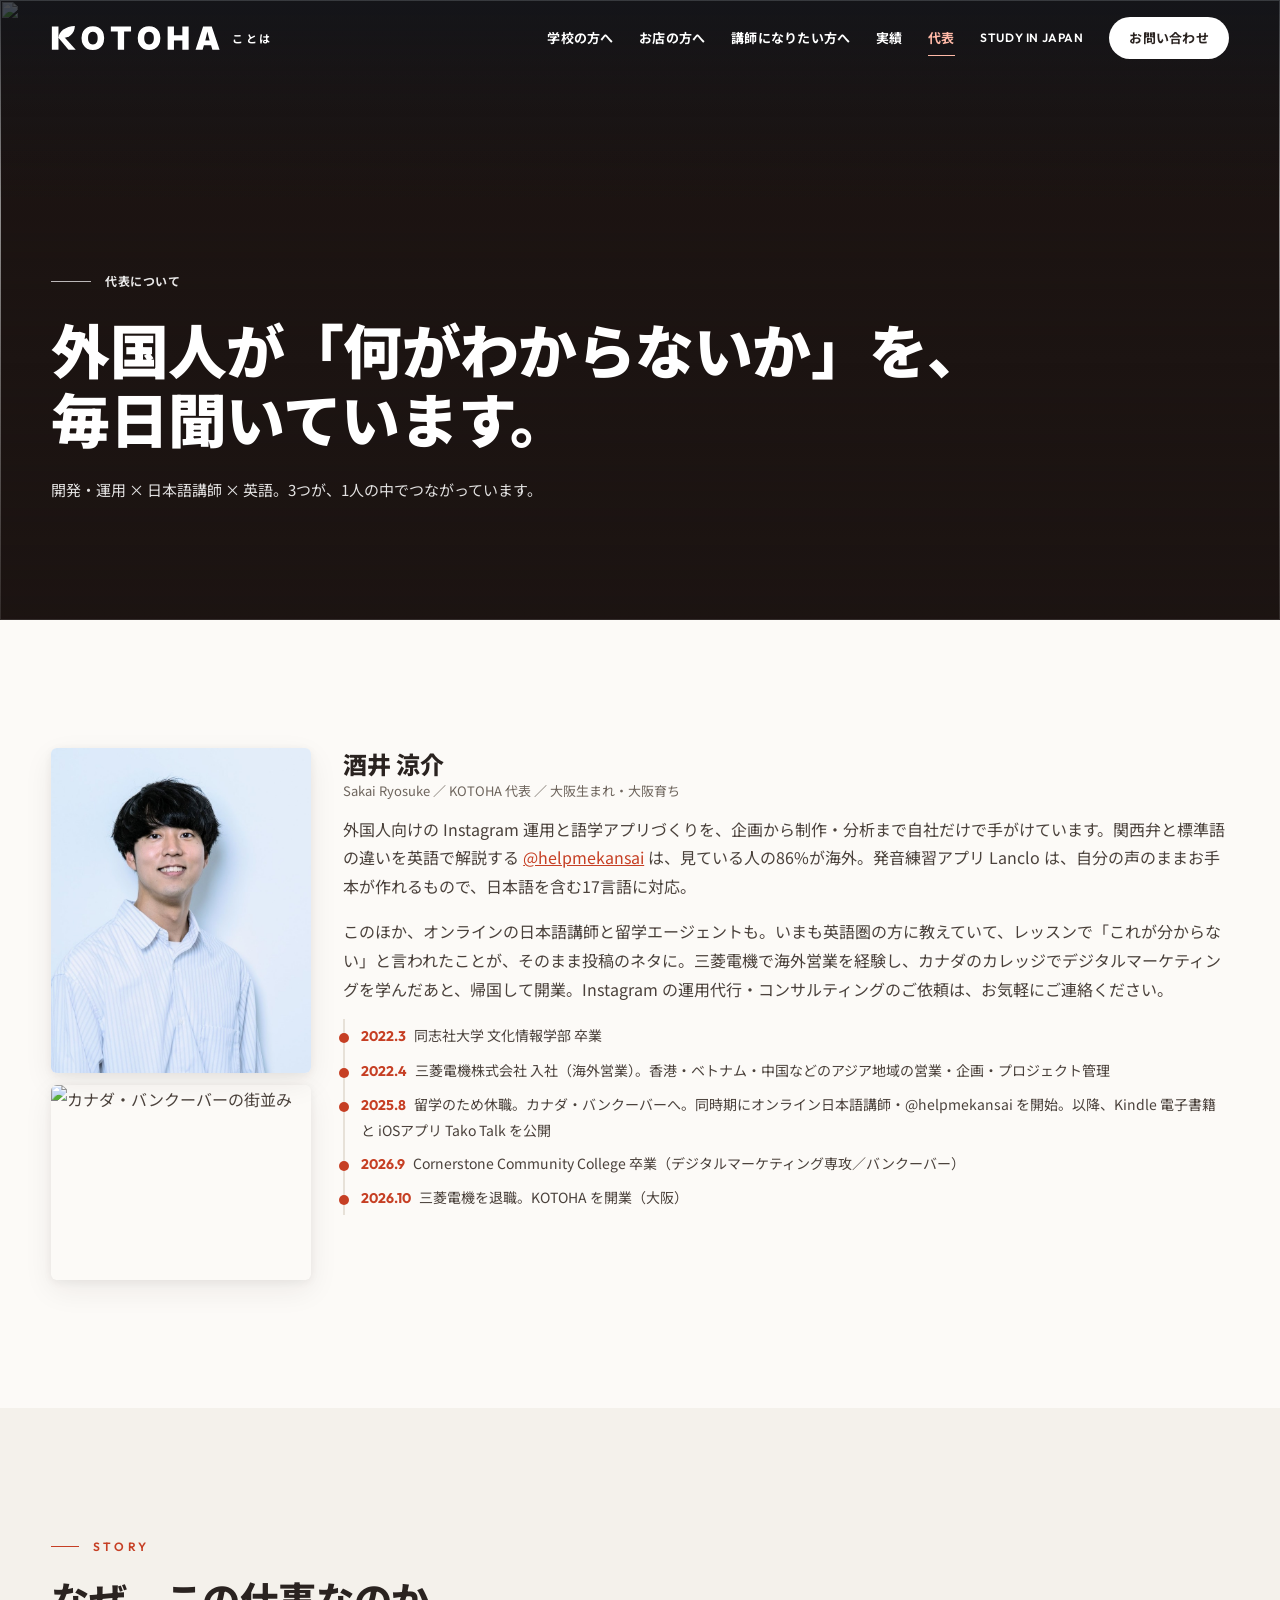
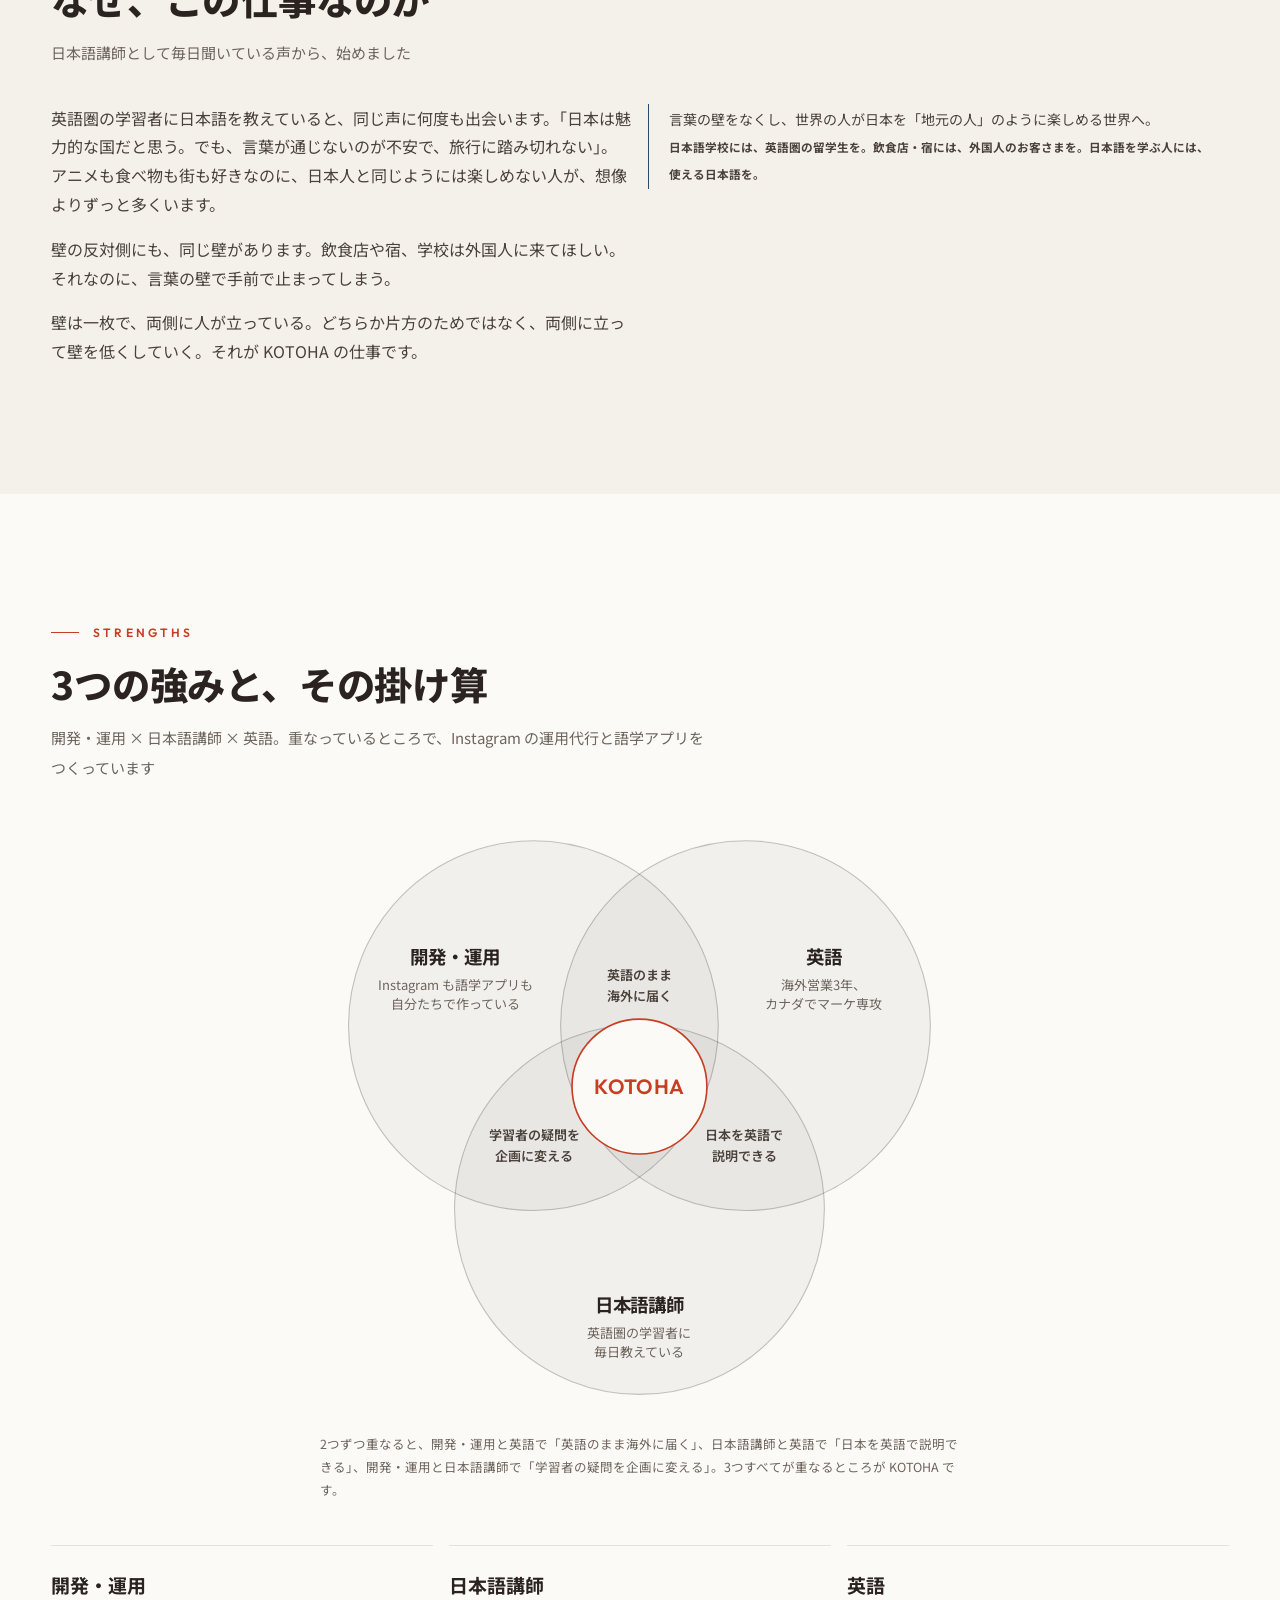
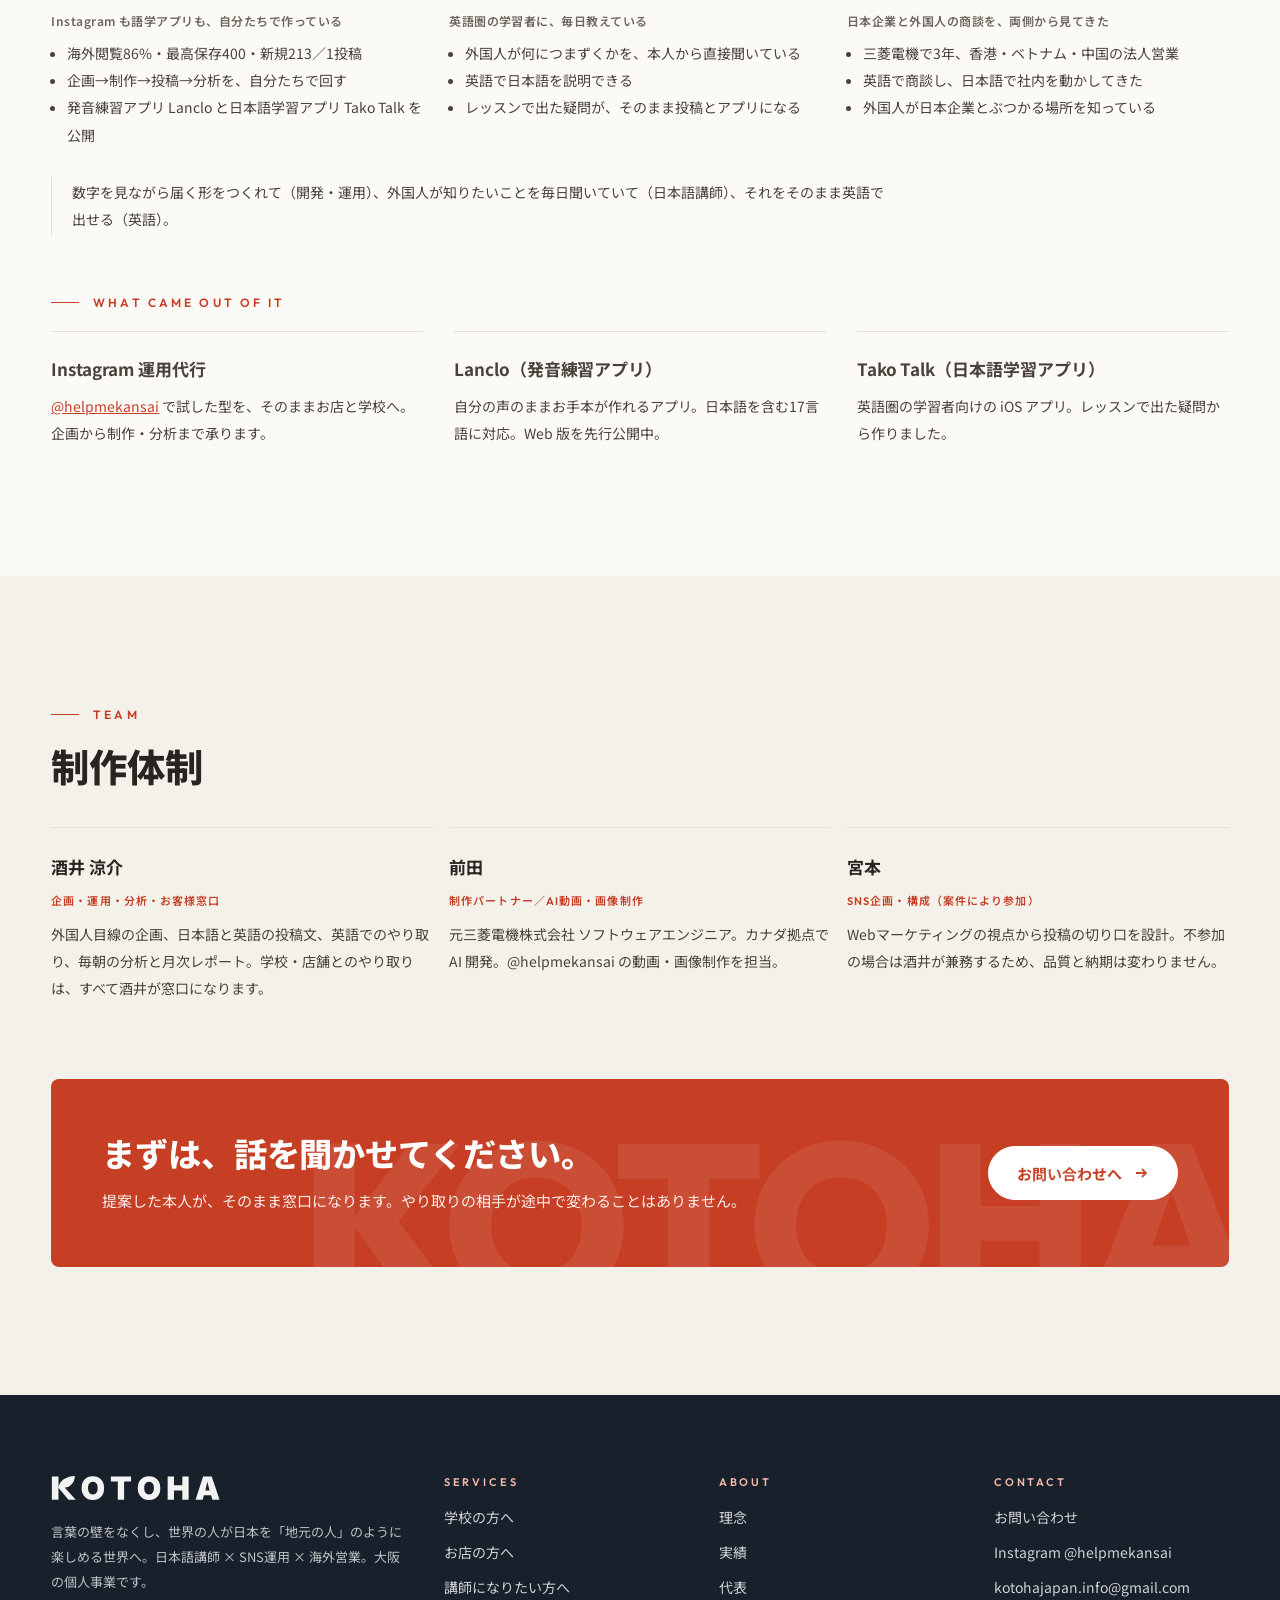
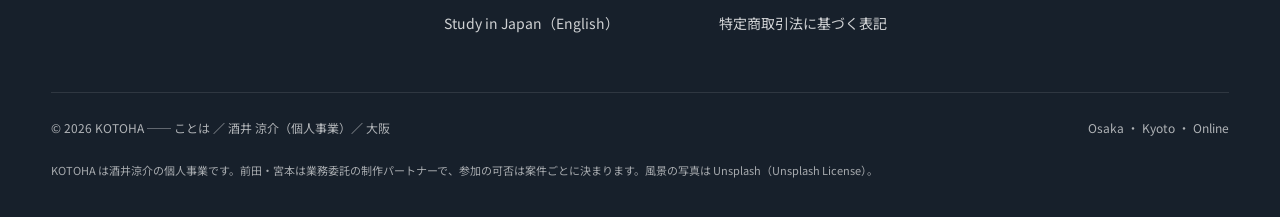
==== commit d7547854: "代表ページ：SNS運用とアプリ開発を「開発・運用」の1円にまとめ、ベン図の下に成果物（Instagram 運用代行・Lanclo・Tako Talk）を罫線区切りで追加（CSS v=20261028g" ====
--- a/about.html
+++ b/about.html
@@ -6,7 +6,7 @@
 <title>代表｜酒井 涼介（KOTOHA・大阪）</title>
 <meta name="description" content="KOTOHA 代表 酒井涼介のプロフィール。外国人向けの Instagram 運用と語学アプリづくりを、企画から制作・分析まで自社だけで手がけています。オンライン日本語講師と日本語学校への留学案内も。同志社大学卒、三菱電機で香港・ベトナム・中国の法人営業、カナダでデジタルマーケティングを専攻。">
 <meta property="og:title" content="代表｜酒井 涼介（KOTOHA・大阪）">
-<meta property="og:description" content="外国人が「何がわからないか」を、毎日聞いています。SNS運用 × 日本語講師 × 英語。">
+<meta property="og:description" content="外国人が「何がわからないか」を、毎日聞いています。開発・運用 × 日本語講師 × 英語。">
 <meta property="og:type" content="profile">
 <link rel="icon" href="img/favicon.svg" type="image/svg+xml">
 <link rel="icon" href="img/favicon-32.png" sizes="32x32" type="image/png">
@@ -14,8 +14,8 @@
 <link rel="preconnect" href="https://fonts.googleapis.com">
 <link rel="preconnect" href="https://fonts.gstatic.com" crossorigin>
 <link href="https://fonts.googleapis.com/css2?family=Noto+Sans+JP:wght@400;700;800;900&amp;family=Outfit:wght@600;800;900&amp;display=swap" rel="stylesheet">
-<link rel="stylesheet" href="assets/style.css?v=20261028f">
-<link rel="stylesheet" href="assets/site.css?v=20261028f">
+<link rel="stylesheet" href="assets/style.css?v=20261028g">
+<link rel="stylesheet" href="assets/site.css?v=20261028g">
 </head>
 <body>
 <header class="hdr onHero" id="hdr">
@@ -40,7 +40,7 @@
   <div class="wrap">
     <div class="eyebrow">代表について</div>
     <h1>外国人が「何がわからないか」を、<br class="pc">毎日聞いています。</h1>
-    <p>SNS運用 × 日本語講師 × 英語。3つが、1人の中でつながっています。</p>
+    <p>開発・運用 × 日本語講師 × 英語。3つが、1人の中でつながっています。</p>
   </div>
 </div>
 
@@ -86,11 +86,11 @@
 
 <section>
   <div class="wrap">
-    <div class="h3s"><div class="lbl">Strengths</div><h2>3つの強みと、その掛け算</h2><p>SNS運用 × 日本語講師 × 英語。重なっているところで、Instagram の運用代行と語学アプリをつくっています</p></div>
+    <div class="h3s"><div class="lbl">Strengths</div><h2>3つの強みと、その掛け算</h2><p>開発・運用 × 日本語講師 × 英語。重なっているところで、Instagram の運用代行と語学アプリをつくっています</p></div>
     <figure class="vennwrap">
       <svg class="venn" viewBox="80 45 570 550" role="img" aria-labelledby="vennTitle vennDesc">
         <title id="vennTitle">KOTOHA の強みを示すベン図</title>
-        <desc id="vennDesc">SNS運用、日本語講師、英語という3つの円が重なり、3つすべてが重なる中心に KOTOHA があります。</desc>
+        <desc id="vennDesc">開発・運用、日本語講師、英語という3つの円が重なり、3つすべてが重なる中心に KOTOHA があります。</desc>
 
         <circle class="set" cx="267" cy="235" r="170"/>
         <circle class="set" cx="462" cy="235" r="170"/>
@@ -103,9 +103,9 @@
         <text class="pair" x="461" y="340" text-anchor="middle">日本を英語で</text>
         <text class="pair" x="461" y="359" text-anchor="middle">説明できる</text>
 
-        <text class="setlabel" x="195" y="178" text-anchor="middle">SNS運用</text>
-        <text class="setsub" x="195" y="202" text-anchor="middle">自分のアカウントで</text>
-        <text class="setsub" x="195" y="220" text-anchor="middle">数字を出している</text>
+        <text class="setlabel" x="195" y="178" text-anchor="middle">開発・運用</text>
+        <text class="setsub" x="195" y="202" text-anchor="middle">Instagram も語学アプリも</text>
+        <text class="setsub" x="195" y="220" text-anchor="middle">自分たちで作っている</text>
 
         <text class="setlabel" x="534" y="178" text-anchor="middle">英語</text>
         <text class="setsub" x="534" y="202" text-anchor="middle">海外営業3年、</text>
@@ -118,14 +118,23 @@
         <circle class="core-circle" cx="364.5" cy="291" r="62"/>
         <text class="core" x="364.5" y="298" text-anchor="middle">KOTOHA</text>
       </svg>
-      <figcaption>2つずつ重なると、SNS運用と英語で「英語のまま海外に届く」、日本語講師と英語で「日本を英語で説明できる」、SNS運用と日本語講師で「学習者の疑問を企画に変える」。3つすべてが重なるところが KOTOHA です。</figcaption>
+      <figcaption>2つずつ重なると、開発・運用と英語で「英語のまま海外に届く」、日本語講師と英語で「日本を英語で説明できる」、開発・運用と日本語講師で「学習者の疑問を企画に変える」。3つすべてが重なるところが KOTOHA です。</figcaption>
     </figure>
     <div class="strengths">
-      <div><b>SNS運用</b><small>自分のアカウントで数字を出している</small><ul><li>海外閲覧86%・最高保存400・新規213／1投稿</li><li>企画→制作→投稿→分析を自分たちで回す</li><li>カナダでデジタルマーケティングを専攻</li></ul></div>
-      <div><b>日本語講師</b><small>英語圏の学習者に、毎日教えている</small><ul><li>外国人が何につまずくかを、本人から直接聞いている</li><li>英語で日本語を説明できる</li><li>Kindle 本・アプリ・note を公開した実行力</li></ul></div>
+      <div><b>開発・運用</b><small>Instagram も語学アプリも、自分たちで作っている</small><ul><li>海外閲覧86%・最高保存400・新規213／1投稿</li><li>企画→制作→投稿→分析を、自分たちで回す</li><li>発音練習アプリ Lanclo と日本語学習アプリ Tako Talk を公開</li></ul></div>
+      <div><b>日本語講師</b><small>英語圏の学習者に、毎日教えている</small><ul><li>外国人が何につまずくかを、本人から直接聞いている</li><li>英語で日本語を説明できる</li><li>レッスンで出た疑問が、そのまま投稿とアプリになる</li></ul></div>
       <div><b>英語</b><small>日本企業と外国人の商談を、両側から見てきた</small><ul><li>三菱電機で3年、香港・ベトナム・中国の法人営業</li><li>英語で商談し、日本語で社内を動かしてきた</li><li>外国人が日本企業とぶつかる場所を知っている</li></ul></div>
     </div>
-    <div class="band">数字を見ながら届く形をつくれて（SNS運用）、外国人が知りたいことを毎日聞いていて（日本語講師）、それをそのまま英語で出せる（英語）。この3つが重なるところで仕事をしています。</div>
+    <div class="band">数字を見ながら届く形をつくれて（開発・運用）、外国人が知りたいことを毎日聞いていて（日本語講師）、それをそのまま英語で出せる（英語）。</div>
+
+    <div class="made">
+      <div class="lbl">What came out of it</div>
+      <div class="made-grid">
+        <div><b>Instagram 運用代行</b><span><a href="https://www.instagram.com/helpmekansai/" target="_blank" rel="noopener">@helpmekansai</a> で試した型を、そのままお店と学校へ。企画から制作・分析まで承ります。</span></div>
+        <div><b>Lanclo（発音練習アプリ）</b><span>自分の声のままお手本が作れるアプリ。日本語を含む17言語に対応。Web 版を先行公開中。</span></div>
+        <div><b>Tako Talk（日本語学習アプリ）</b><span>英語圏の学習者向けの iOS アプリ。レッスンで出た疑問から作りました。</span></div>
+      </div>
+    </div>
 
   </div>
 </section>
@@ -192,6 +201,6 @@
 <script>
   });
 </script>
-<script src="assets/site.js?v=20261028f"></script>
+<script src="assets/site.js?v=20261028g"></script>
 </body>
 </html>
--- a/assets/site.css
+++ b/assets/site.css
@@ -358,3 +358,12 @@
   .venn .core{font-size:22px}
   .venn .setlabel{font-size:22px}
 }
+
+/* ---------- 3つが重なって、できたもの（about） ---------- */
+.made{margin-top:clamp(40px,4.4vw,64px)}
+.made .lbl{margin-bottom:18px}
+.made-grid{display:grid;grid-template-columns:repeat(3,1fr);gap:clamp(20px,2.4vw,34px)}
+.made-grid > div{border-top:1px solid var(--line);padding:22px 0 0}
+.made-grid b{display:block;font-size:17px;letter-spacing:-.003em;margin-bottom:8px}
+.made-grid span{display:block;font-size:14px;line-height:1.95;color:var(--body)}
+@media(max-width:720px){.made-grid{grid-template-columns:1fr}}
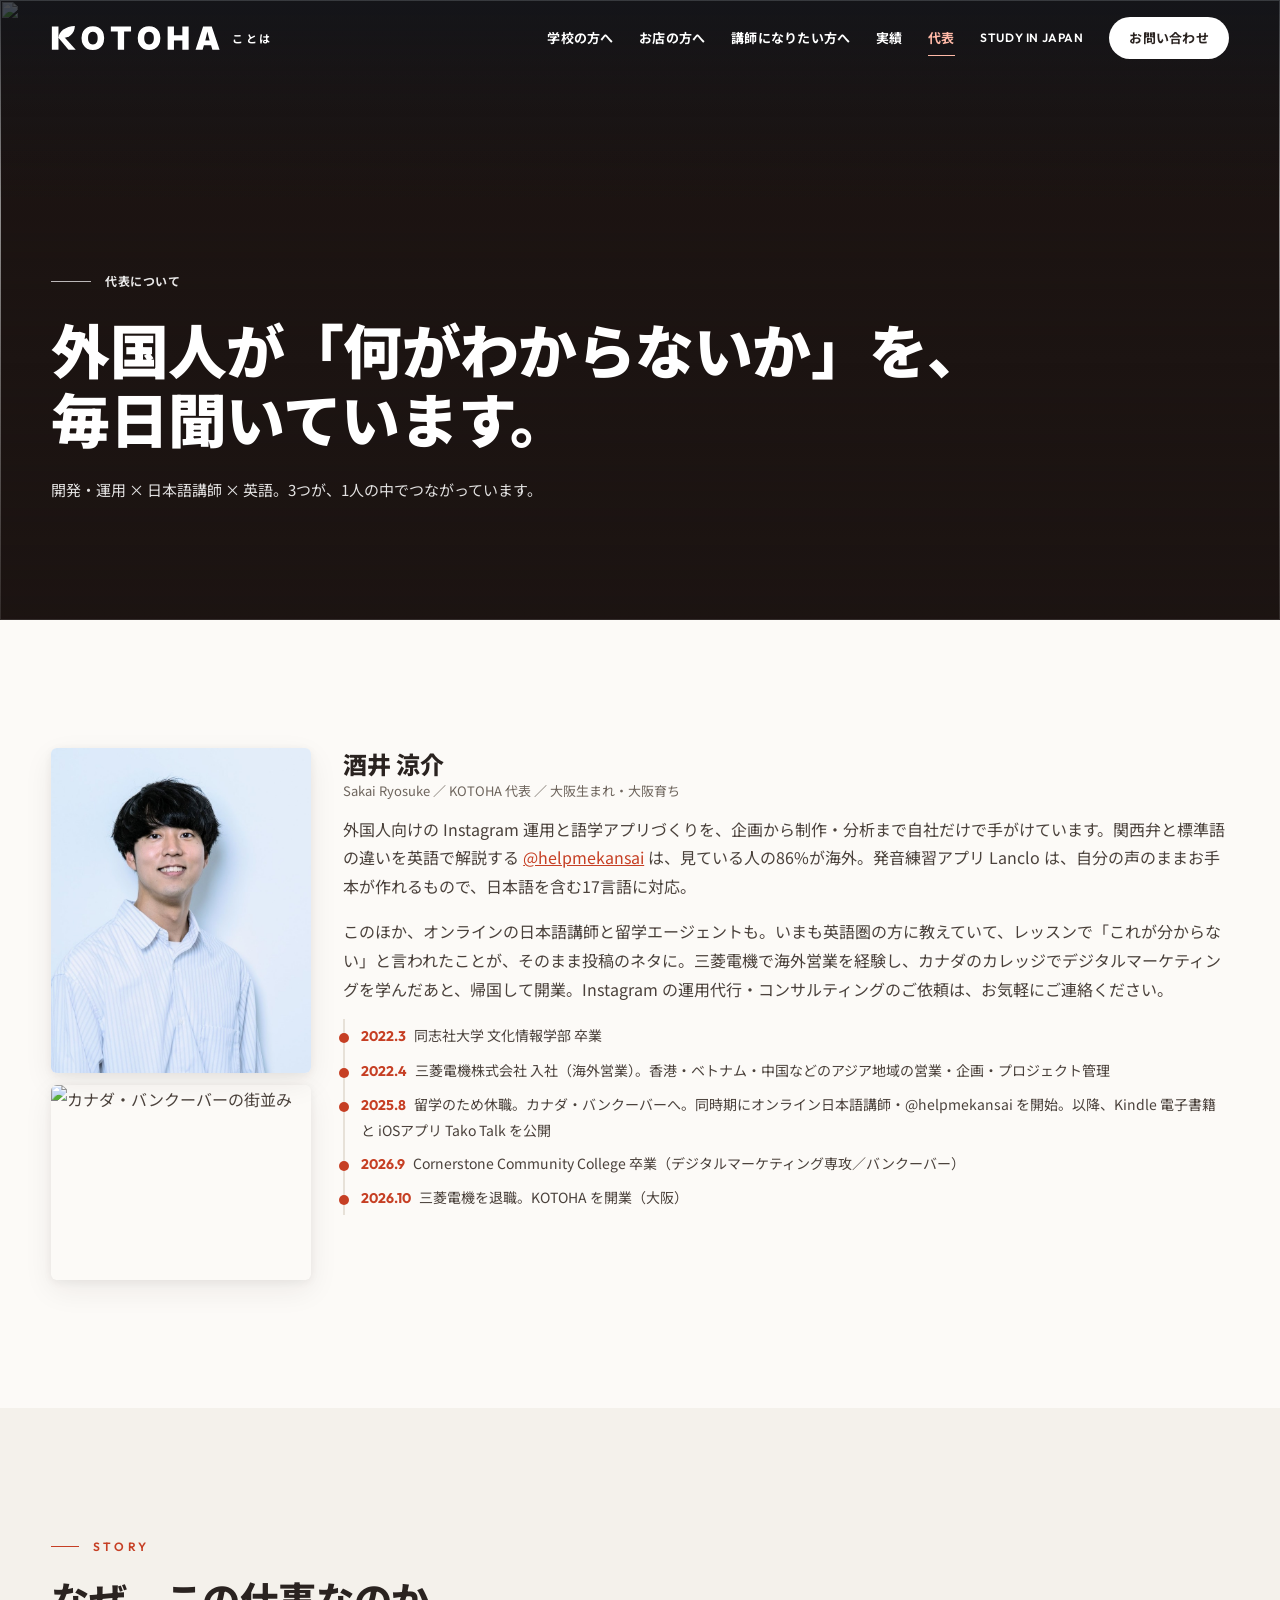
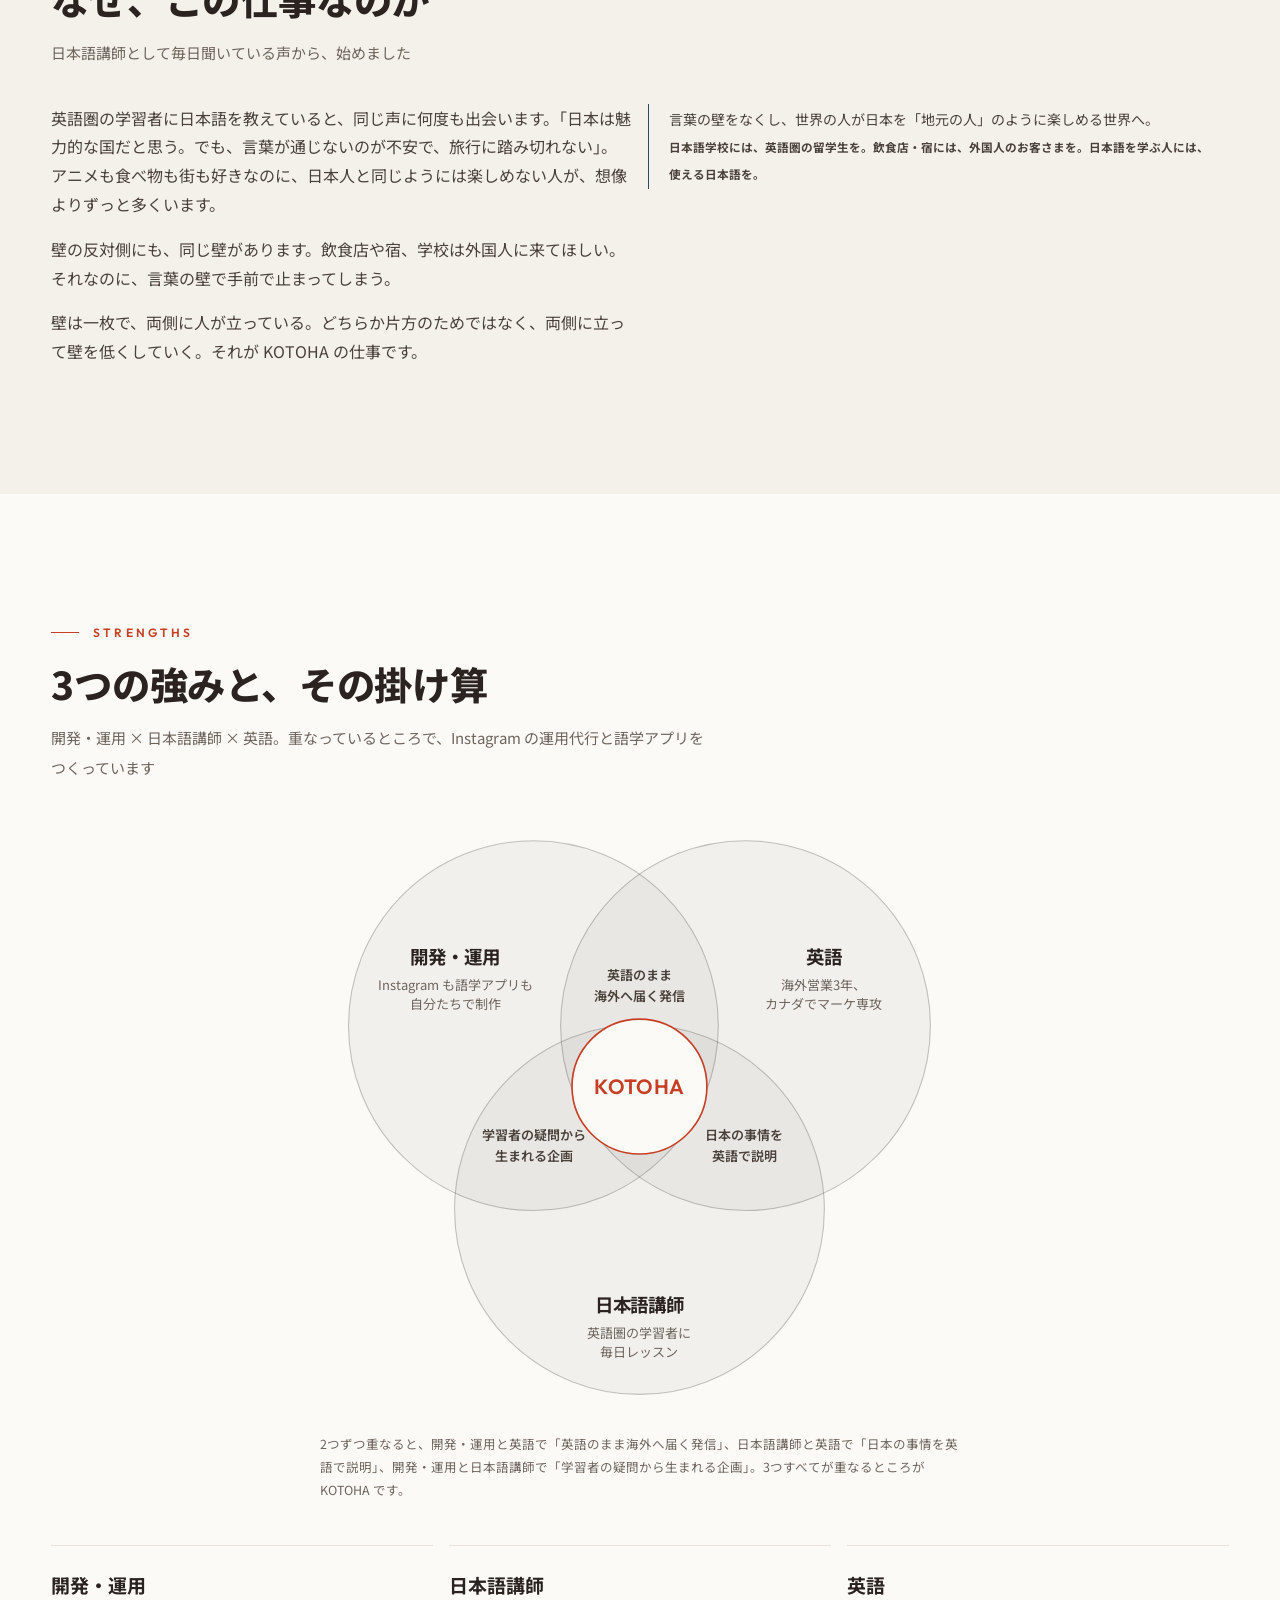
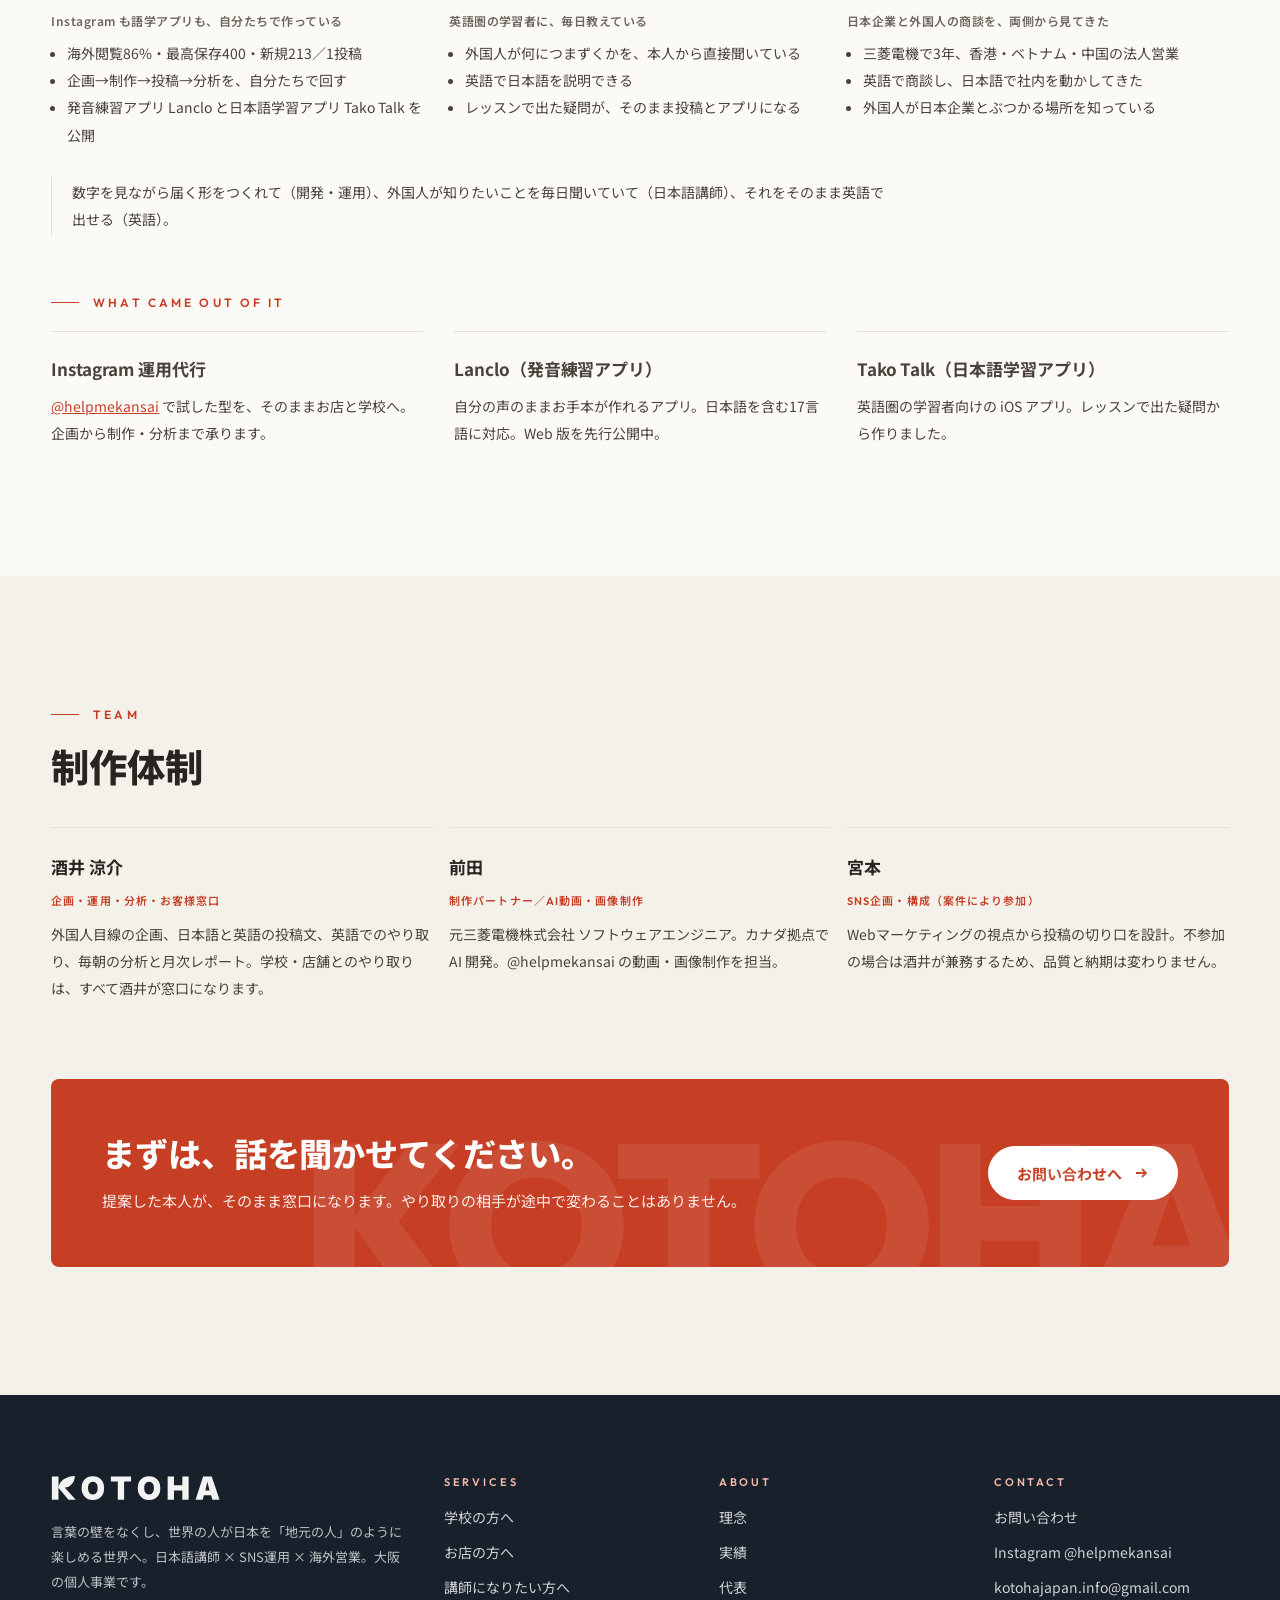
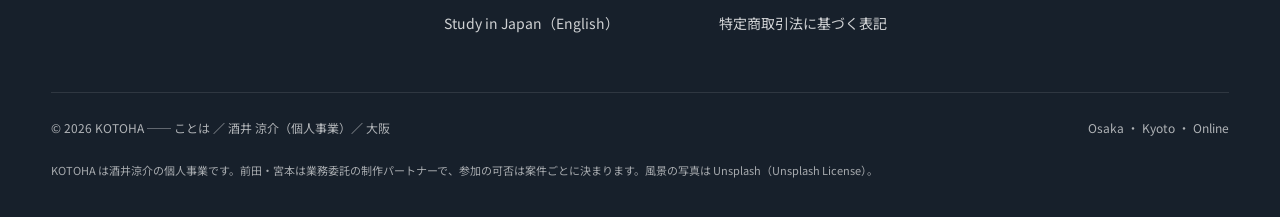
==== commit b62702bd: "代表ページ：ベン図の文言を体言止めに統一（海外へ届く発信／生まれる企画／英語で説明、補足も制作・レッスンに）" ====
--- a/about.html
+++ b/about.html
@@ -97,15 +97,15 @@
         <circle class="set" cx="364.5" cy="404" r="170"/>
 
         <text class="pair" x="364.5" y="193" text-anchor="middle">英語のまま</text>
-        <text class="pair" x="364.5" y="212" text-anchor="middle">海外に届く</text>
-        <text class="pair" x="268" y="340" text-anchor="middle">学習者の疑問を</text>
-        <text class="pair" x="268" y="359" text-anchor="middle">企画に変える</text>
-        <text class="pair" x="461" y="340" text-anchor="middle">日本を英語で</text>
-        <text class="pair" x="461" y="359" text-anchor="middle">説明できる</text>
+        <text class="pair" x="364.5" y="212" text-anchor="middle">海外へ届く発信</text>
+        <text class="pair" x="268" y="340" text-anchor="middle">学習者の疑問から</text>
+        <text class="pair" x="268" y="359" text-anchor="middle">生まれる企画</text>
+        <text class="pair" x="461" y="340" text-anchor="middle">日本の事情を</text>
+        <text class="pair" x="461" y="359" text-anchor="middle">英語で説明</text>
 
         <text class="setlabel" x="195" y="178" text-anchor="middle">開発・運用</text>
         <text class="setsub" x="195" y="202" text-anchor="middle">Instagram も語学アプリも</text>
-        <text class="setsub" x="195" y="220" text-anchor="middle">自分たちで作っている</text>
+        <text class="setsub" x="195" y="220" text-anchor="middle">自分たちで制作</text>
 
         <text class="setlabel" x="534" y="178" text-anchor="middle">英語</text>
         <text class="setsub" x="534" y="202" text-anchor="middle">海外営業3年、</text>
@@ -113,12 +113,12 @@
 
         <text class="setlabel" x="364.5" y="498" text-anchor="middle">日本語講師</text>
         <text class="setsub" x="364.5" y="522" text-anchor="middle">英語圏の学習者に</text>
-        <text class="setsub" x="364.5" y="540" text-anchor="middle">毎日教えている</text>
+        <text class="setsub" x="364.5" y="540" text-anchor="middle">毎日レッスン</text>
 
         <circle class="core-circle" cx="364.5" cy="291" r="62"/>
         <text class="core" x="364.5" y="298" text-anchor="middle">KOTOHA</text>
       </svg>
-      <figcaption>2つずつ重なると、開発・運用と英語で「英語のまま海外に届く」、日本語講師と英語で「日本を英語で説明できる」、開発・運用と日本語講師で「学習者の疑問を企画に変える」。3つすべてが重なるところが KOTOHA です。</figcaption>
+      <figcaption>2つずつ重なると、開発・運用と英語で「英語のまま海外へ届く発信」、日本語講師と英語で「日本の事情を英語で説明」、開発・運用と日本語講師で「学習者の疑問から生まれる企画」。3つすべてが重なるところが KOTOHA です。</figcaption>
     </figure>
     <div class="strengths">
       <div><b>開発・運用</b><small>Instagram も語学アプリも、自分たちで作っている</small><ul><li>海外閲覧86%・最高保存400・新規213／1投稿</li><li>企画→制作→投稿→分析を、自分たちで回す</li><li>発音練習アプリ Lanclo と日本語学習アプリ Tako Talk を公開</li></ul></div>
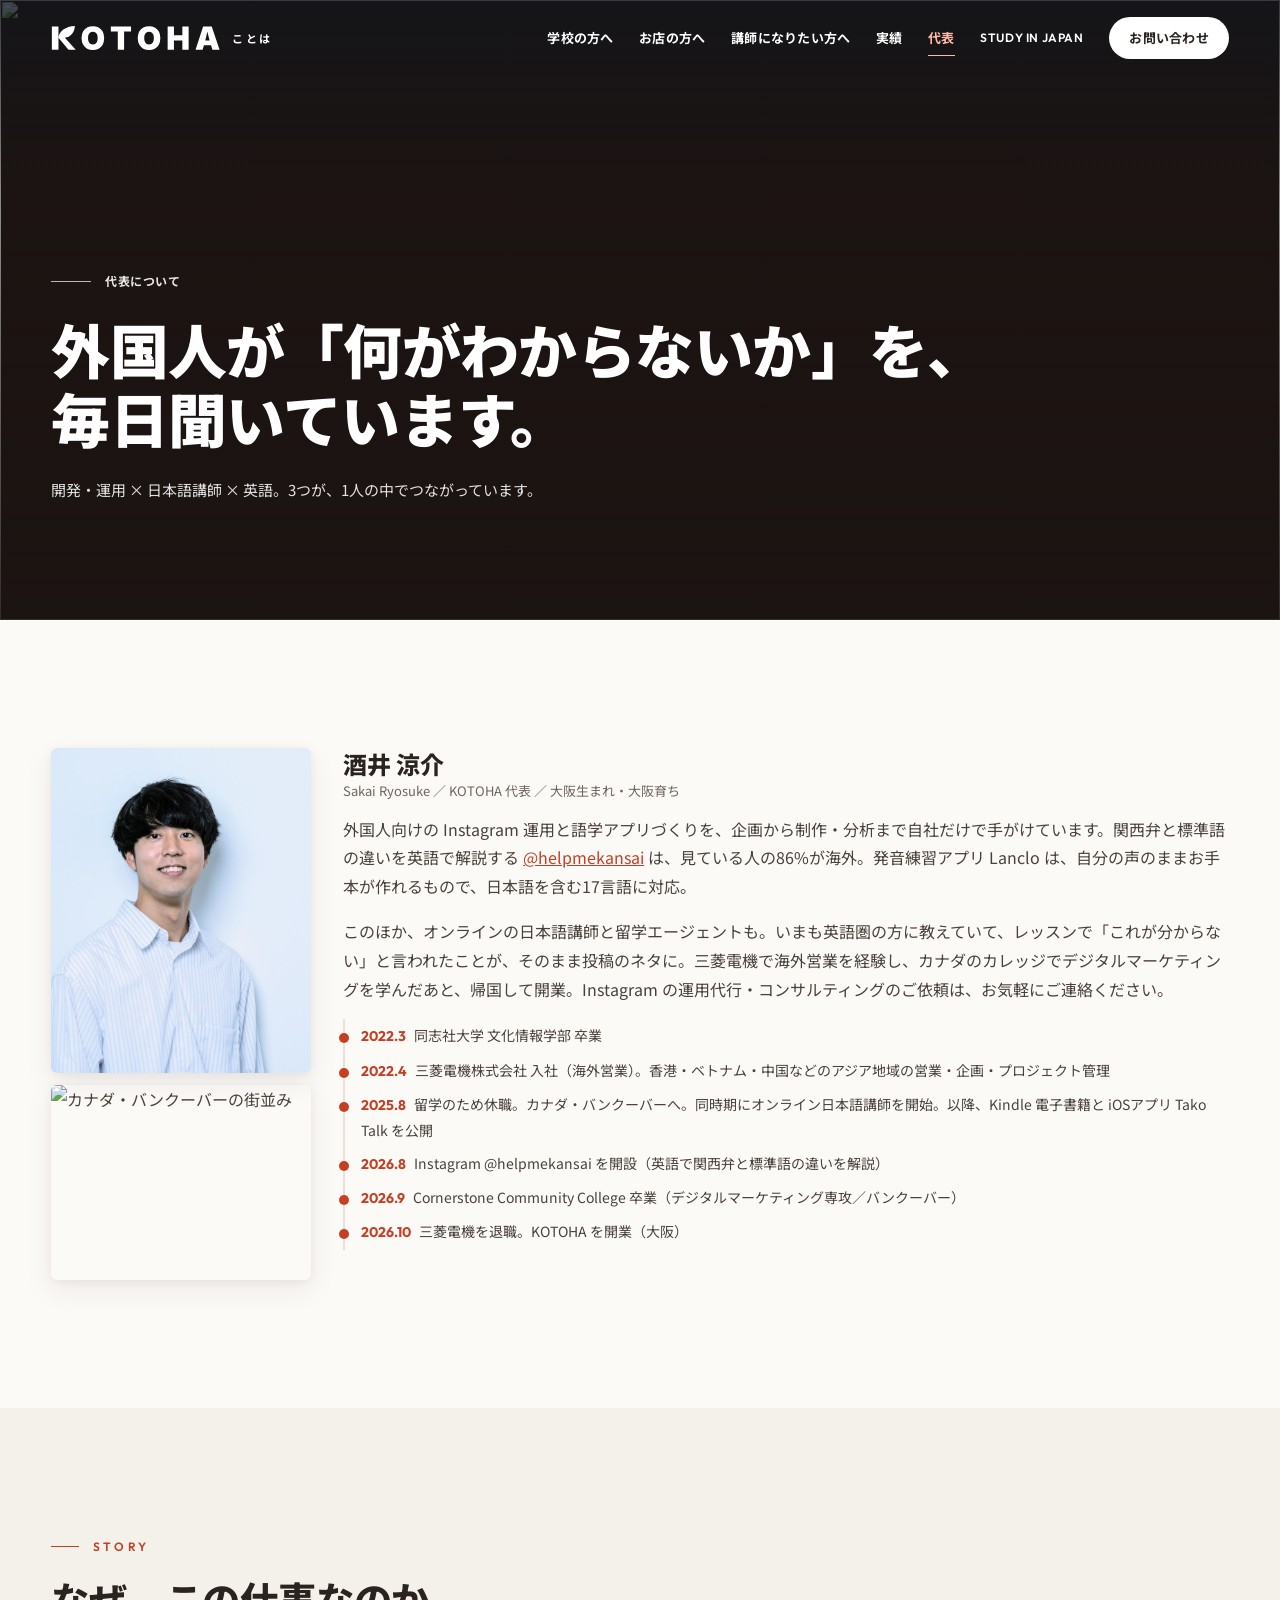
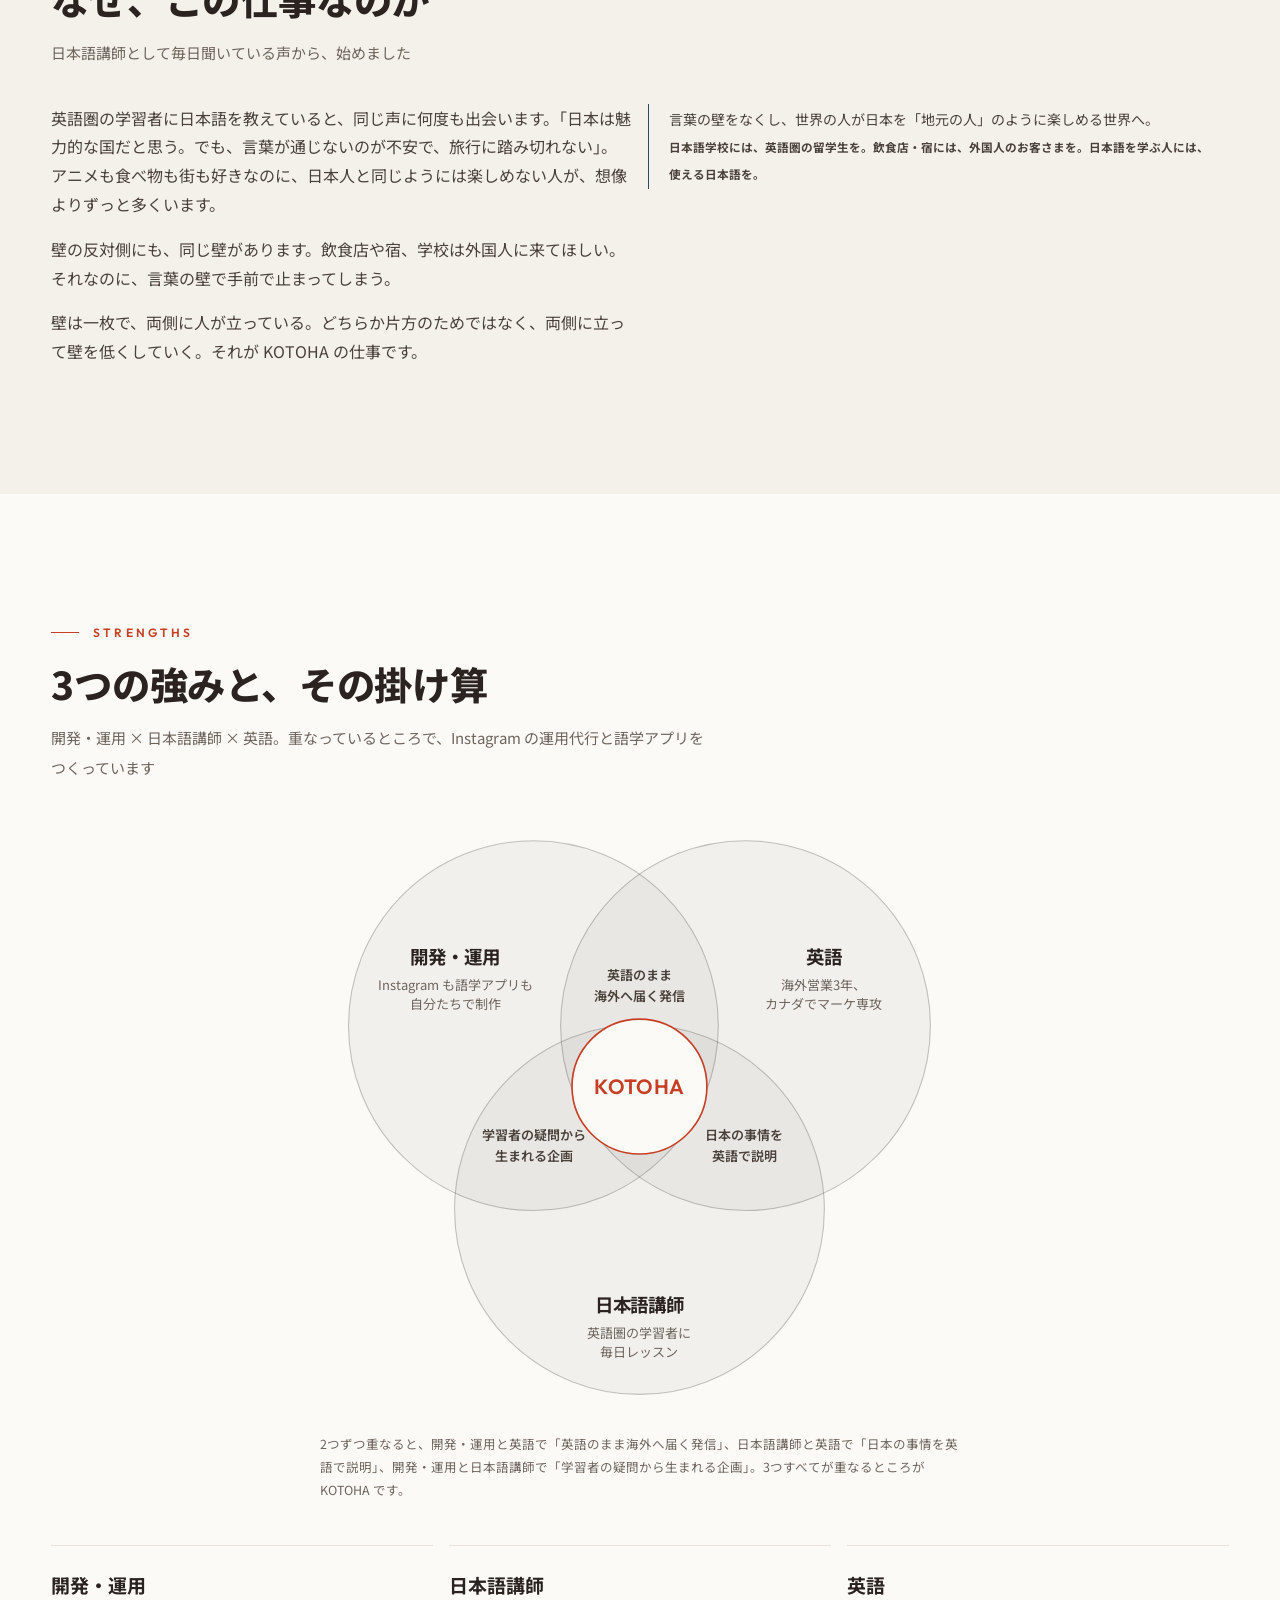
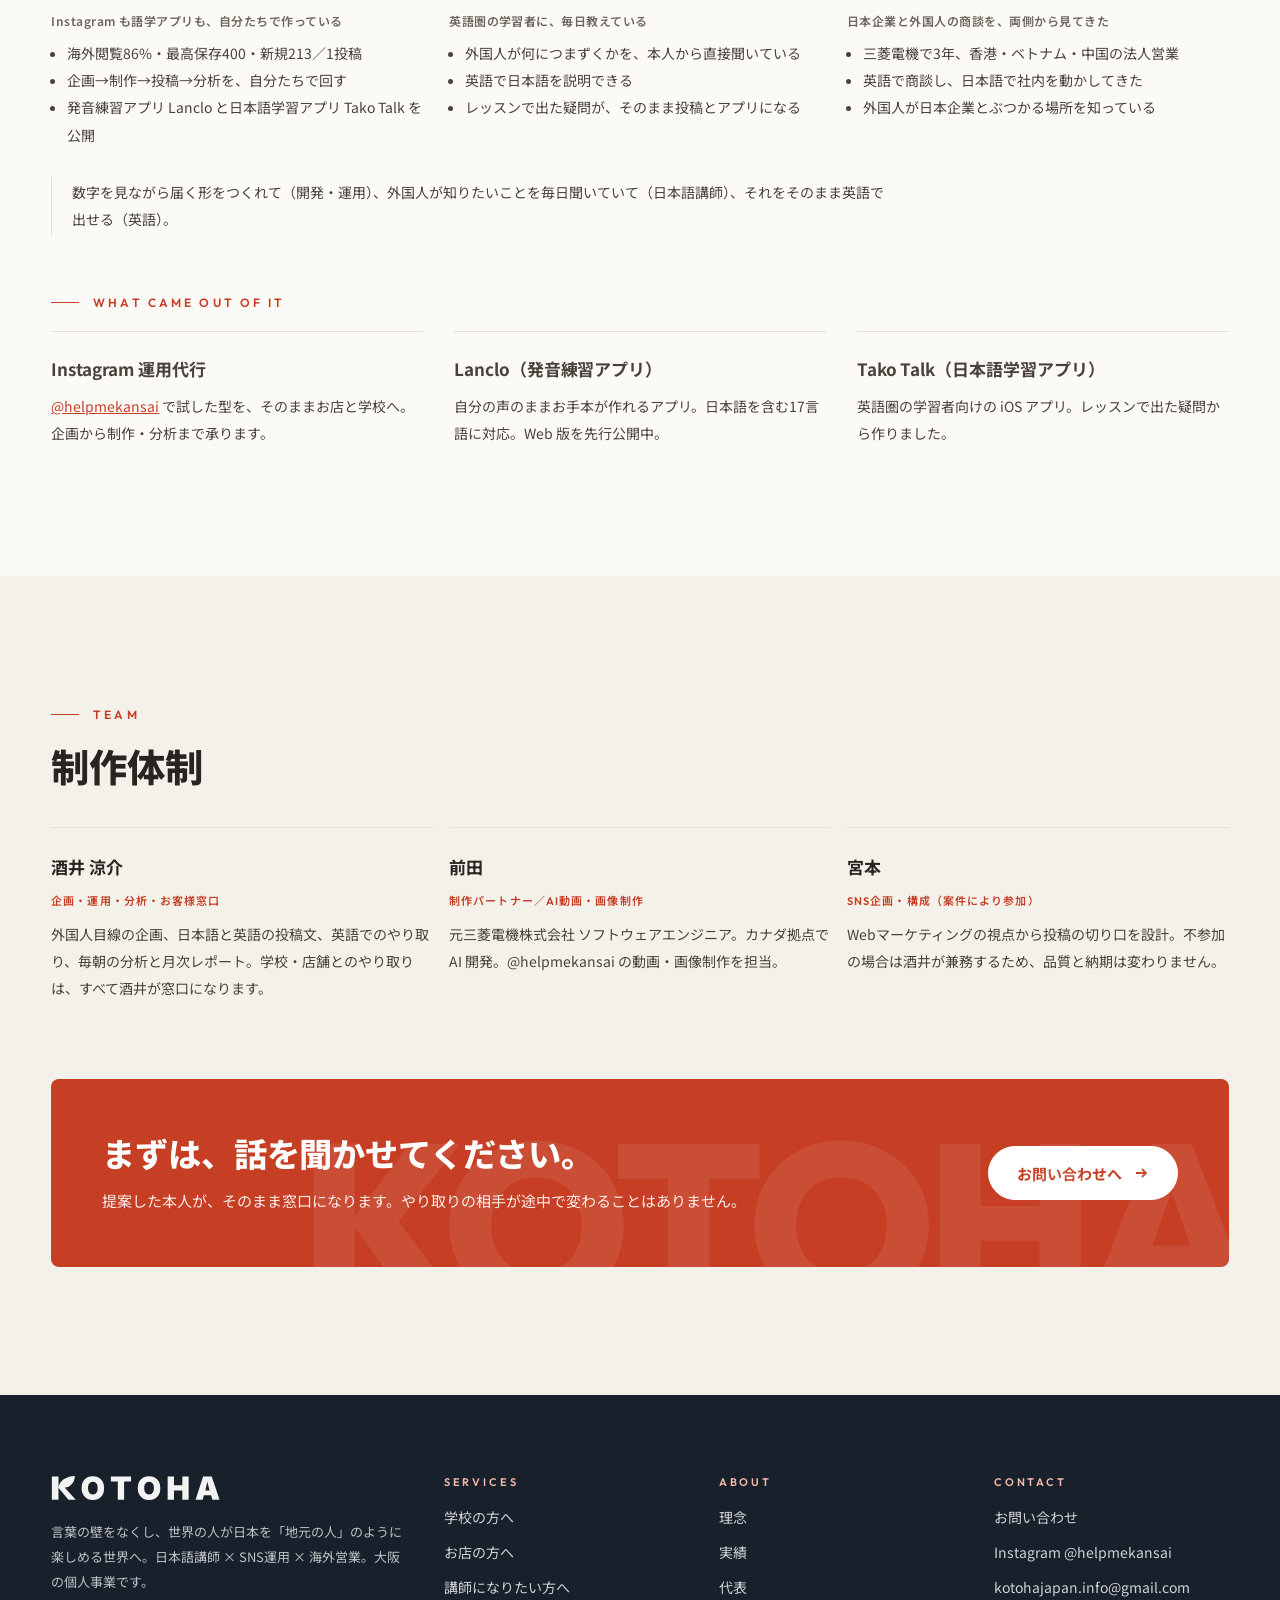
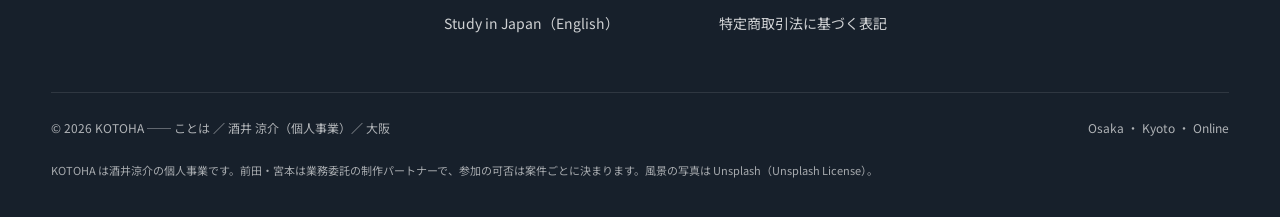
==== commit 668b4444: "代表ページ：年表の @helpmekansai 開設を 2025.8 → 2026.8 に修正（schools・works の記載に合わせる）" ====
--- a/about.html
+++ b/about.html
@@ -59,7 +59,8 @@
         <ul class="tl">
           <li><b>2022.3</b>同志社大学 文化情報学部 卒業</li>
           <li><b>2022.4</b>三菱電機株式会社 入社（海外営業）。香港・ベトナム・中国などのアジア地域の営業・企画・プロジェクト管理</li>
-          <li><b>2025.8</b>留学のため休職。カナダ・バンクーバーへ。同時期にオンライン日本語講師・@helpmekansai を開始。以降、Kindle 電子書籍と iOSアプリ Tako Talk を公開</li>
+          <li><b>2025.8</b>留学のため休職。カナダ・バンクーバーへ。同時期にオンライン日本語講師を開始。以降、Kindle 電子書籍と iOSアプリ Tako Talk を公開</li>
+          <li><b>2026.8</b>Instagram @helpmekansai を開設（英語で関西弁と標準語の違いを解説）</li>
           <li><b>2026.9</b>Cornerstone Community College 卒業（デジタルマーケティング専攻／バンクーバー）</li>
           <li><b>2026.10</b>三菱電機を退職。KOTOHA を開業（大阪）</li>
         </ul>
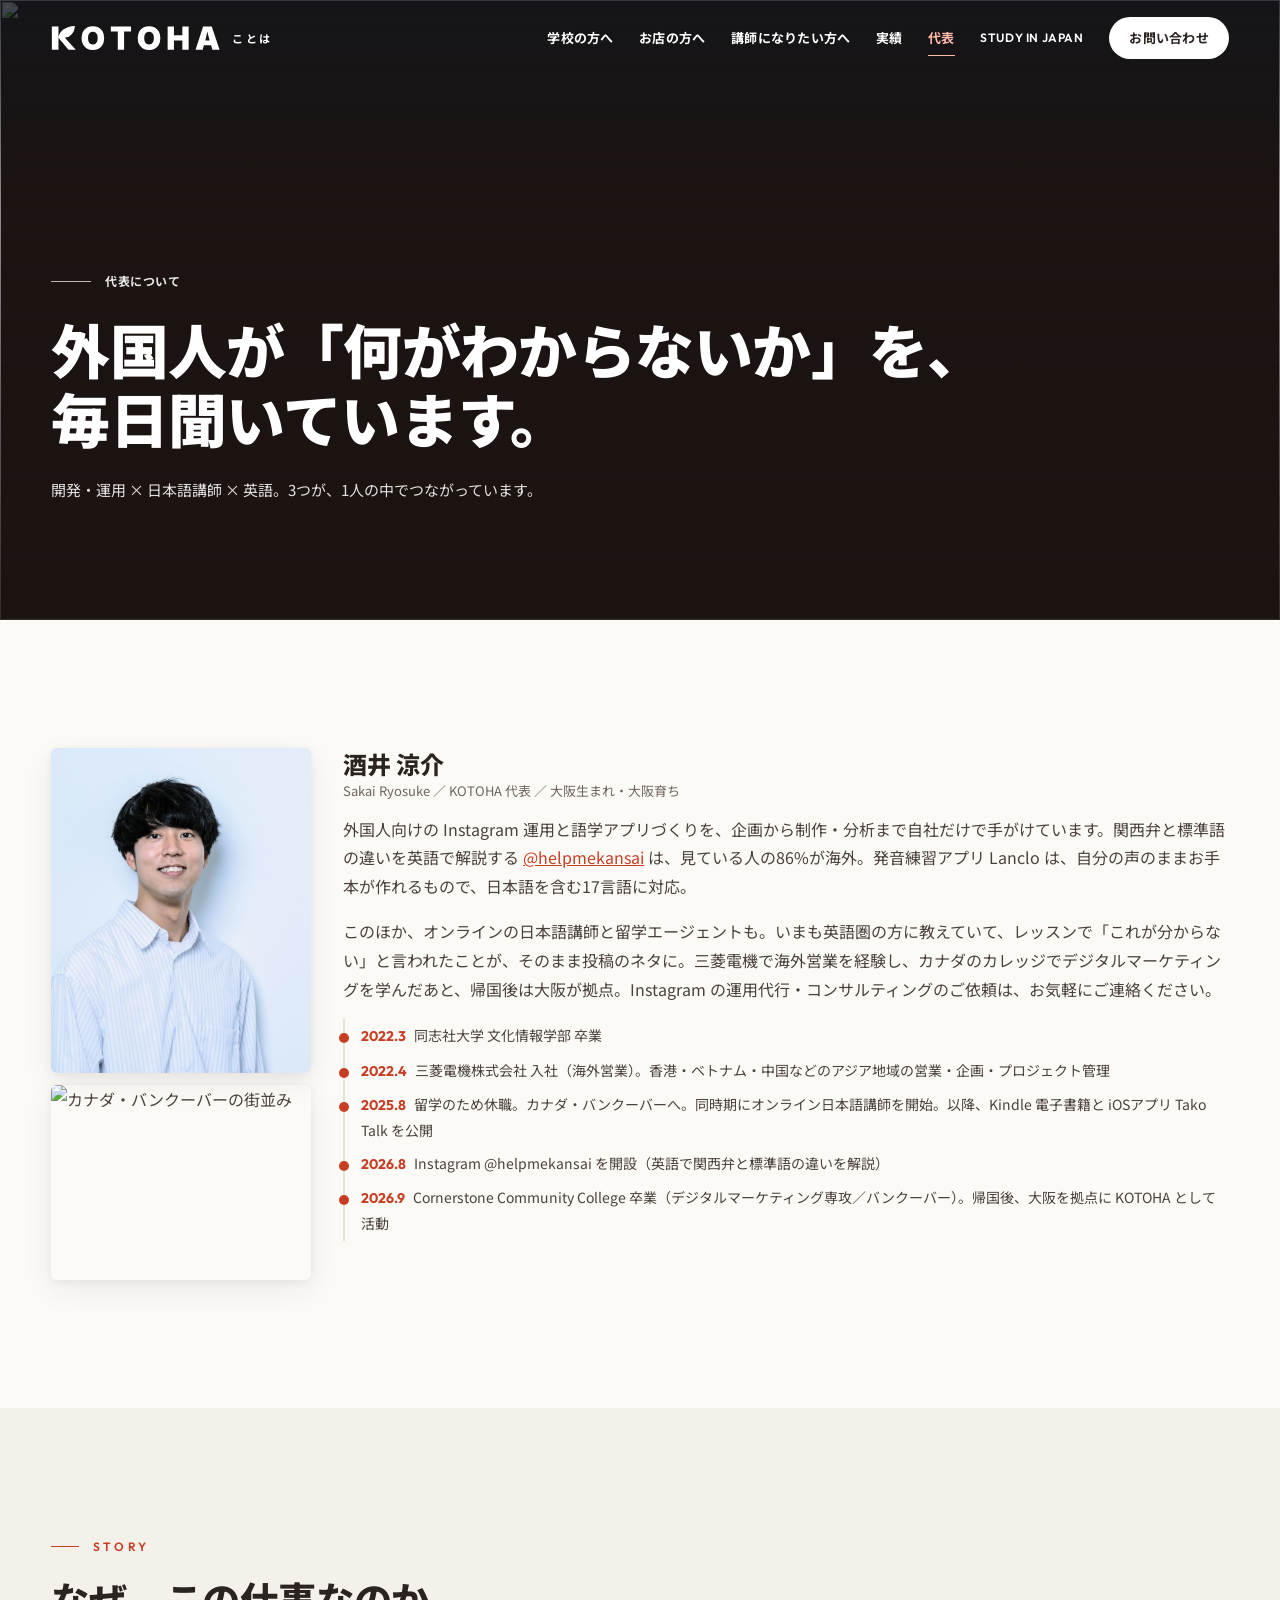
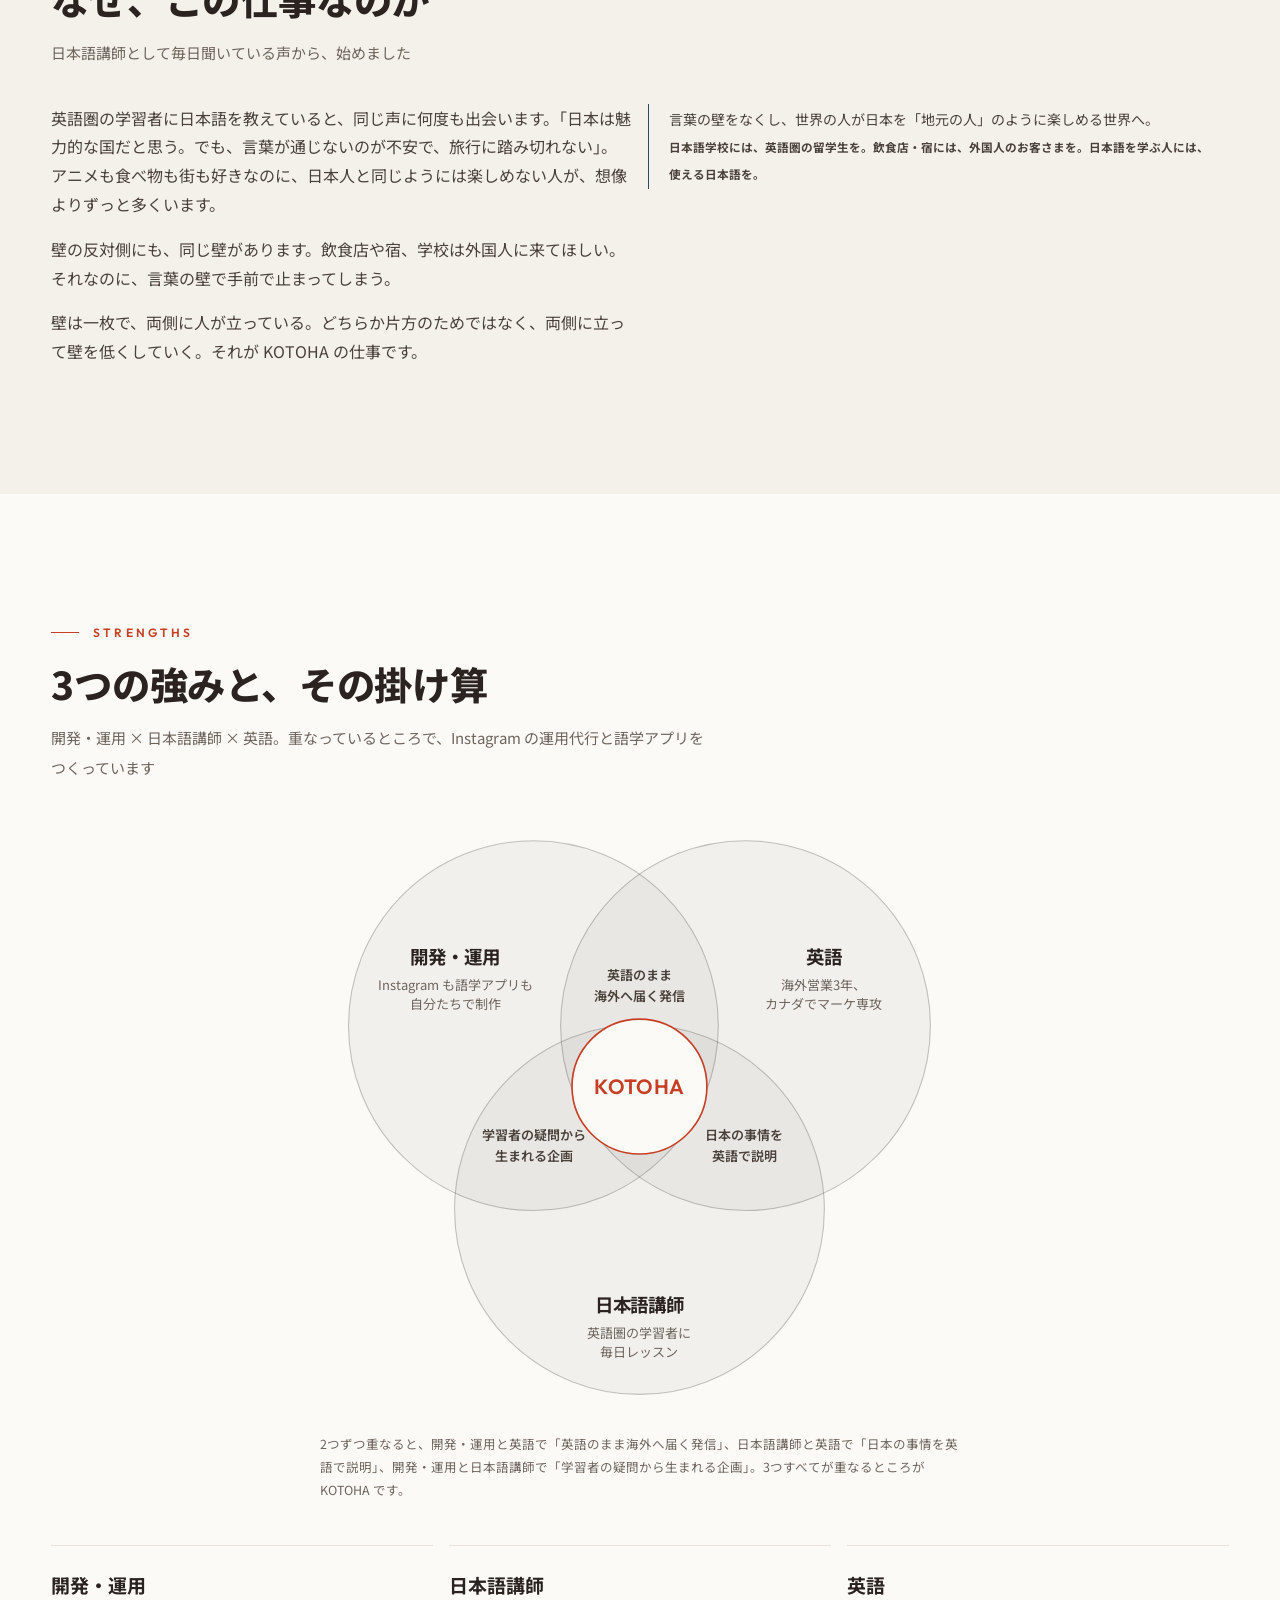
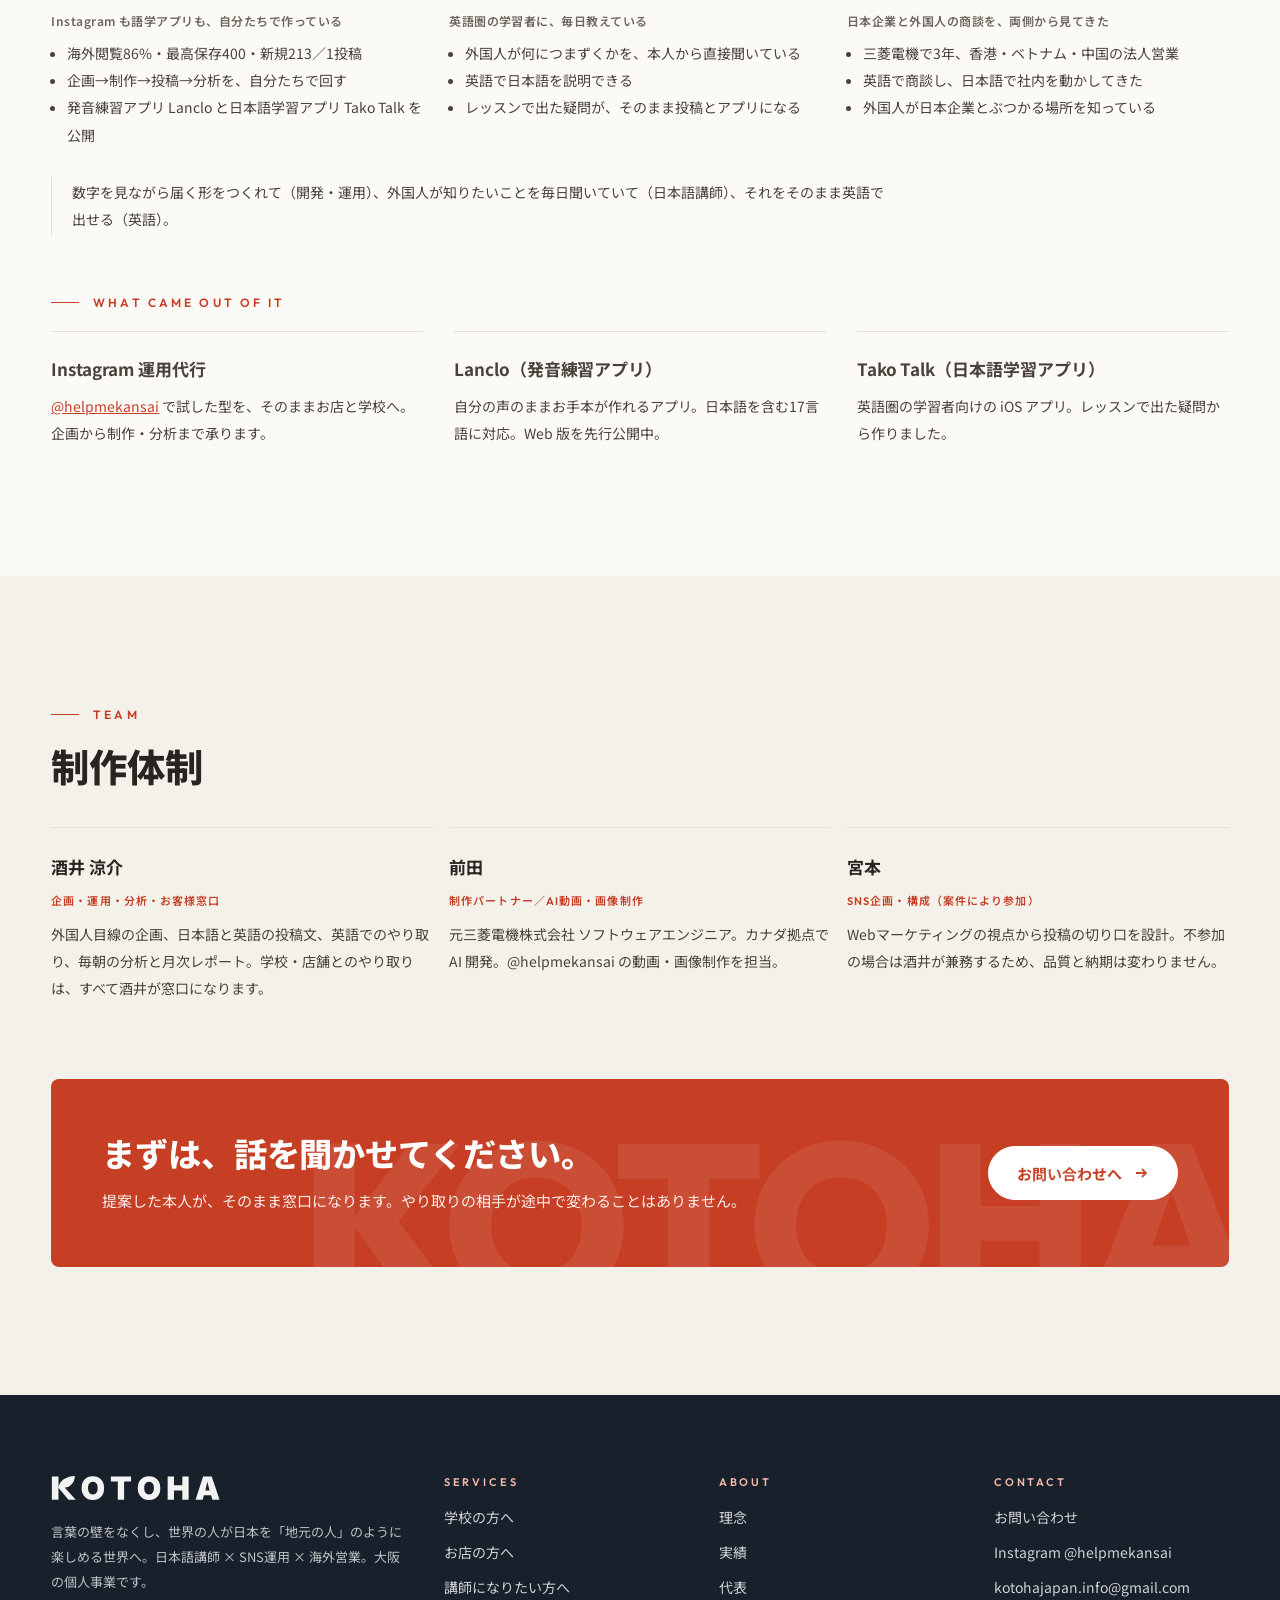
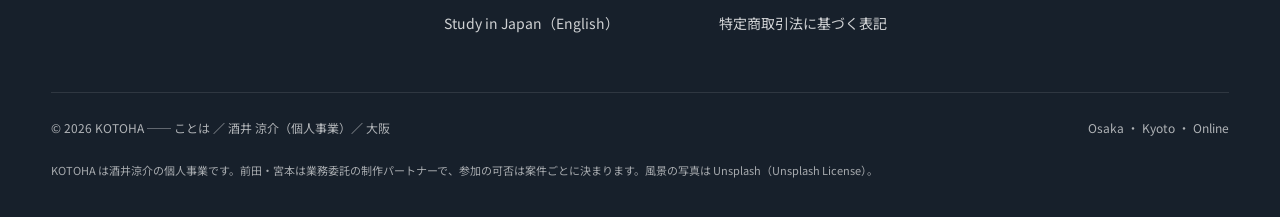
==== commit 597a3d35: "退職・開業の時期の表記を事実に合わせる（11月末まで休職中のため、「2026.10 退職・開業」の行を削除し、本文・実績・ロードマップの表現を時期を言わない形に） Co-Authored-By: Cl" ====
--- a/about.html
+++ b/about.html
@@ -14,8 +14,8 @@
 <link rel="preconnect" href="https://fonts.googleapis.com">
 <link rel="preconnect" href="https://fonts.gstatic.com" crossorigin>
 <link href="https://fonts.googleapis.com/css2?family=Noto+Sans+JP:wght@400;700;800;900&amp;family=Outfit:wght@600;800;900&amp;display=swap" rel="stylesheet">
-<link rel="stylesheet" href="assets/style.css?v=20261028g">
-<link rel="stylesheet" href="assets/site.css?v=20261028g">
+<link rel="stylesheet" href="assets/style.css?v=20261030b">
+<link rel="stylesheet" href="assets/site.css?v=20261030b">
 </head>
 <body>
 <header class="hdr onHero" id="hdr">
@@ -55,14 +55,13 @@
         <h2>酒井 涼介</h2>
         <div class="kana">Sakai Ryosuke ／ KOTOHA 代表 ／ 大阪生まれ・大阪育ち</div>
         <p>外国人向けの Instagram 運用と語学アプリづくりを、企画から制作・分析まで自社だけで手がけています。関西弁と標準語の違いを英語で解説する <a href="https://www.instagram.com/helpmekansai/" target="_blank" rel="noopener">@helpmekansai</a> は、見ている人の86%が海外。発音練習アプリ Lanclo は、自分の声のままお手本が作れるもので、日本語を含む17言語に対応。</p>
-        <p>このほか、オンラインの日本語講師と留学エージェントも。いまも英語圏の方に教えていて、レッスンで「これが分からない」と言われたことが、そのまま投稿のネタに。三菱電機で海外営業を経験し、カナダのカレッジでデジタルマーケティングを学んだあと、帰国して開業。Instagram の運用代行・コンサルティングのご依頼は、お気軽にご連絡ください。</p>
+        <p>このほか、オンラインの日本語講師と留学エージェントも。いまも英語圏の方に教えていて、レッスンで「これが分からない」と言われたことが、そのまま投稿のネタに。三菱電機で海外営業を経験し、カナダのカレッジでデジタルマーケティングを学んだあと、帰国後は大阪が拠点。Instagram の運用代行・コンサルティングのご依頼は、お気軽にご連絡ください。</p>
         <ul class="tl">
           <li><b>2022.3</b>同志社大学 文化情報学部 卒業</li>
           <li><b>2022.4</b>三菱電機株式会社 入社（海外営業）。香港・ベトナム・中国などのアジア地域の営業・企画・プロジェクト管理</li>
           <li><b>2025.8</b>留学のため休職。カナダ・バンクーバーへ。同時期にオンライン日本語講師を開始。以降、Kindle 電子書籍と iOSアプリ Tako Talk を公開</li>
           <li><b>2026.8</b>Instagram @helpmekansai を開設（英語で関西弁と標準語の違いを解説）</li>
-          <li><b>2026.9</b>Cornerstone Community College 卒業（デジタルマーケティング専攻／バンクーバー）</li>
-          <li><b>2026.10</b>三菱電機を退職。KOTOHA を開業（大阪）</li>
+          <li><b>2026.9</b>Cornerstone Community College 卒業（デジタルマーケティング専攻／バンクーバー）。帰国後、大阪を拠点に KOTOHA として活動</li>
         </ul>
       </div>
     </div>
@@ -202,6 +201,6 @@
 <script>
   });
 </script>
-<script src="assets/site.js?v=20261028g"></script>
+<script src="assets/site.js?v=20261030b"></script>
 </body>
 </html>
--- a/assets/site.css
+++ b/assets/site.css
@@ -56,7 +56,11 @@
 .hdr.open .burger span:nth-child(3){transform:translateY(-6px) rotate(-45deg)}
 @media(max-width:1060px){
   .hdr .burger{display:block}
-  .hdr nav{position:fixed;inset:0;background:var(--cream);flex-direction:column;align-items:flex-start;justify-content:center;gap:4px;padding:0 var(--gut);transform:translateY(-100%);opacity:0;transition:transform .55s var(--ease),opacity .4s;z-index:65;overflow-y:auto}
+  /* メニューはロゴの下から始める（上下中央寄せだと、背の低い画面で先頭の項目がロゴの裏に隠れる）。
+     余白があるときだけ auto マージンで中央に寄り、足りないときは上から並んでスクロールできる */
+  .hdr nav{position:fixed;inset:0;background:var(--cream);flex-direction:column;align-items:flex-start;justify-content:flex-start;gap:4px;padding:104px var(--gut) 36px;transform:translateY(-100%);opacity:0;transition:transform .55s var(--ease),opacity .4s;z-index:65;overflow-y:auto;-webkit-overflow-scrolling:touch}
+  .hdr nav a:first-child{margin-top:auto}
+  .hdr nav a:last-child{margin-bottom:auto}
   .hdr.open nav{transform:none;opacity:1}
   .hdr nav a{font-size:clamp(20px,5vw,26px);font-weight:800;color:var(--ink)!important;padding:10px 0}
   .hdr nav a::after{display:none}
@@ -367,3 +371,18 @@
 .made-grid b{display:block;font-size:17px;letter-spacing:-.003em;margin-bottom:8px}
 .made-grid span{display:block;font-size:14px;line-height:1.95;color:var(--body)}
 @media(max-width:720px){.made-grid{grid-template-columns:1fr}}
+
+/* ---------- 実績ページの数字（.kpi）：箱をやめ、ほかの数字の並びと同じ罫線組みに ---------- */
+.kpis{gap:22px 24px;margin-bottom:28px}
+.kpi{background:transparent!important;border:0;border-top:1px solid var(--line);border-radius:0;padding:14px 0 0!important}
+.kpi b{font-family:var(--en);font-weight:600;font-size:30px;letter-spacing:-.02em;color:var(--ink)}
+.kpi span{font-size:12px;color:var(--gray);line-height:1.6}
+@media(max-width:560px){.kpis{gap:20px 20px}.kpi:nth-child(5):last-child{grid-column:auto}}
+
+/* 横向きなど背の低い画面では、メニューを詰めて1画面に収める */
+@media(max-width:1060px) and (max-height:480px){
+  .hdr nav{padding-top:72px;padding-bottom:12px;gap:0}
+  .hdr nav a{font-size:18px;padding:6px 0}
+  .hdr nav a.lang{margin-top:6px}
+  .hdr nav a.cta{margin-top:8px;height:44px;padding:0 22px;font-size:15px}
+}
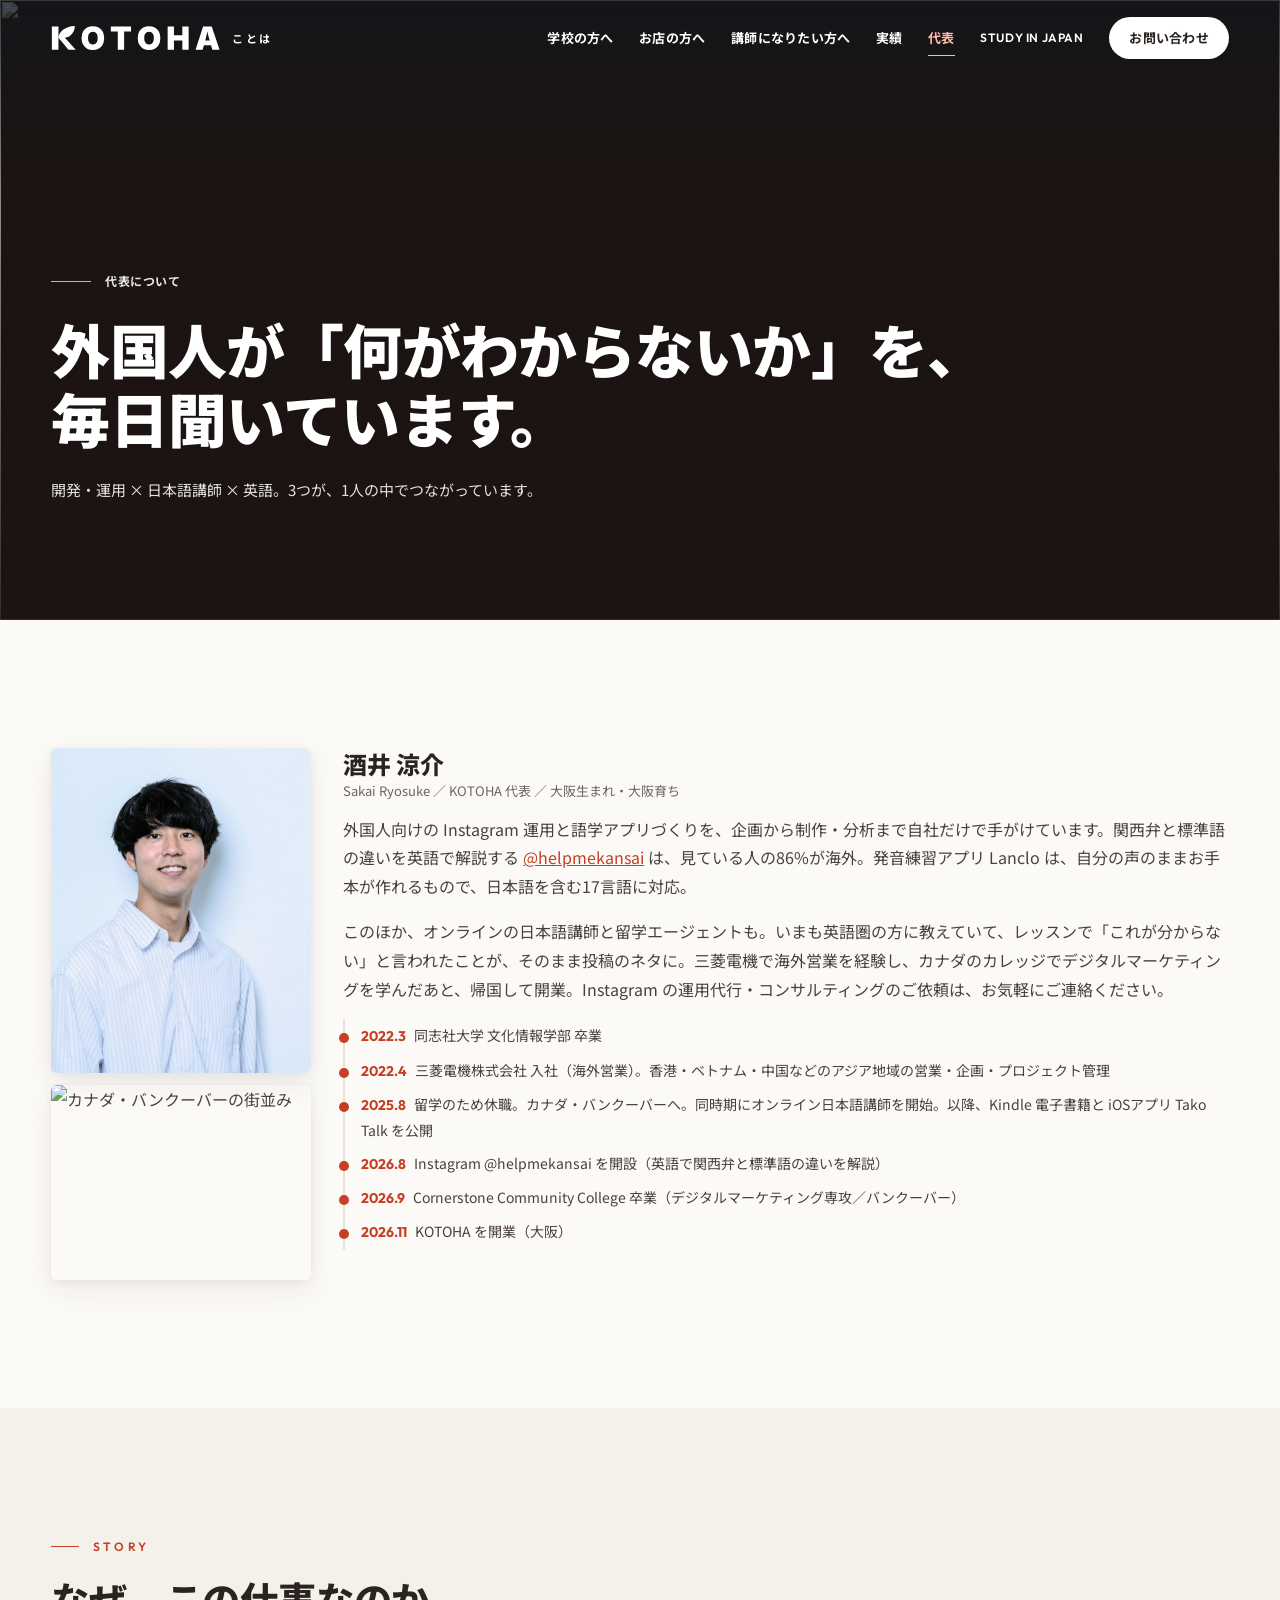
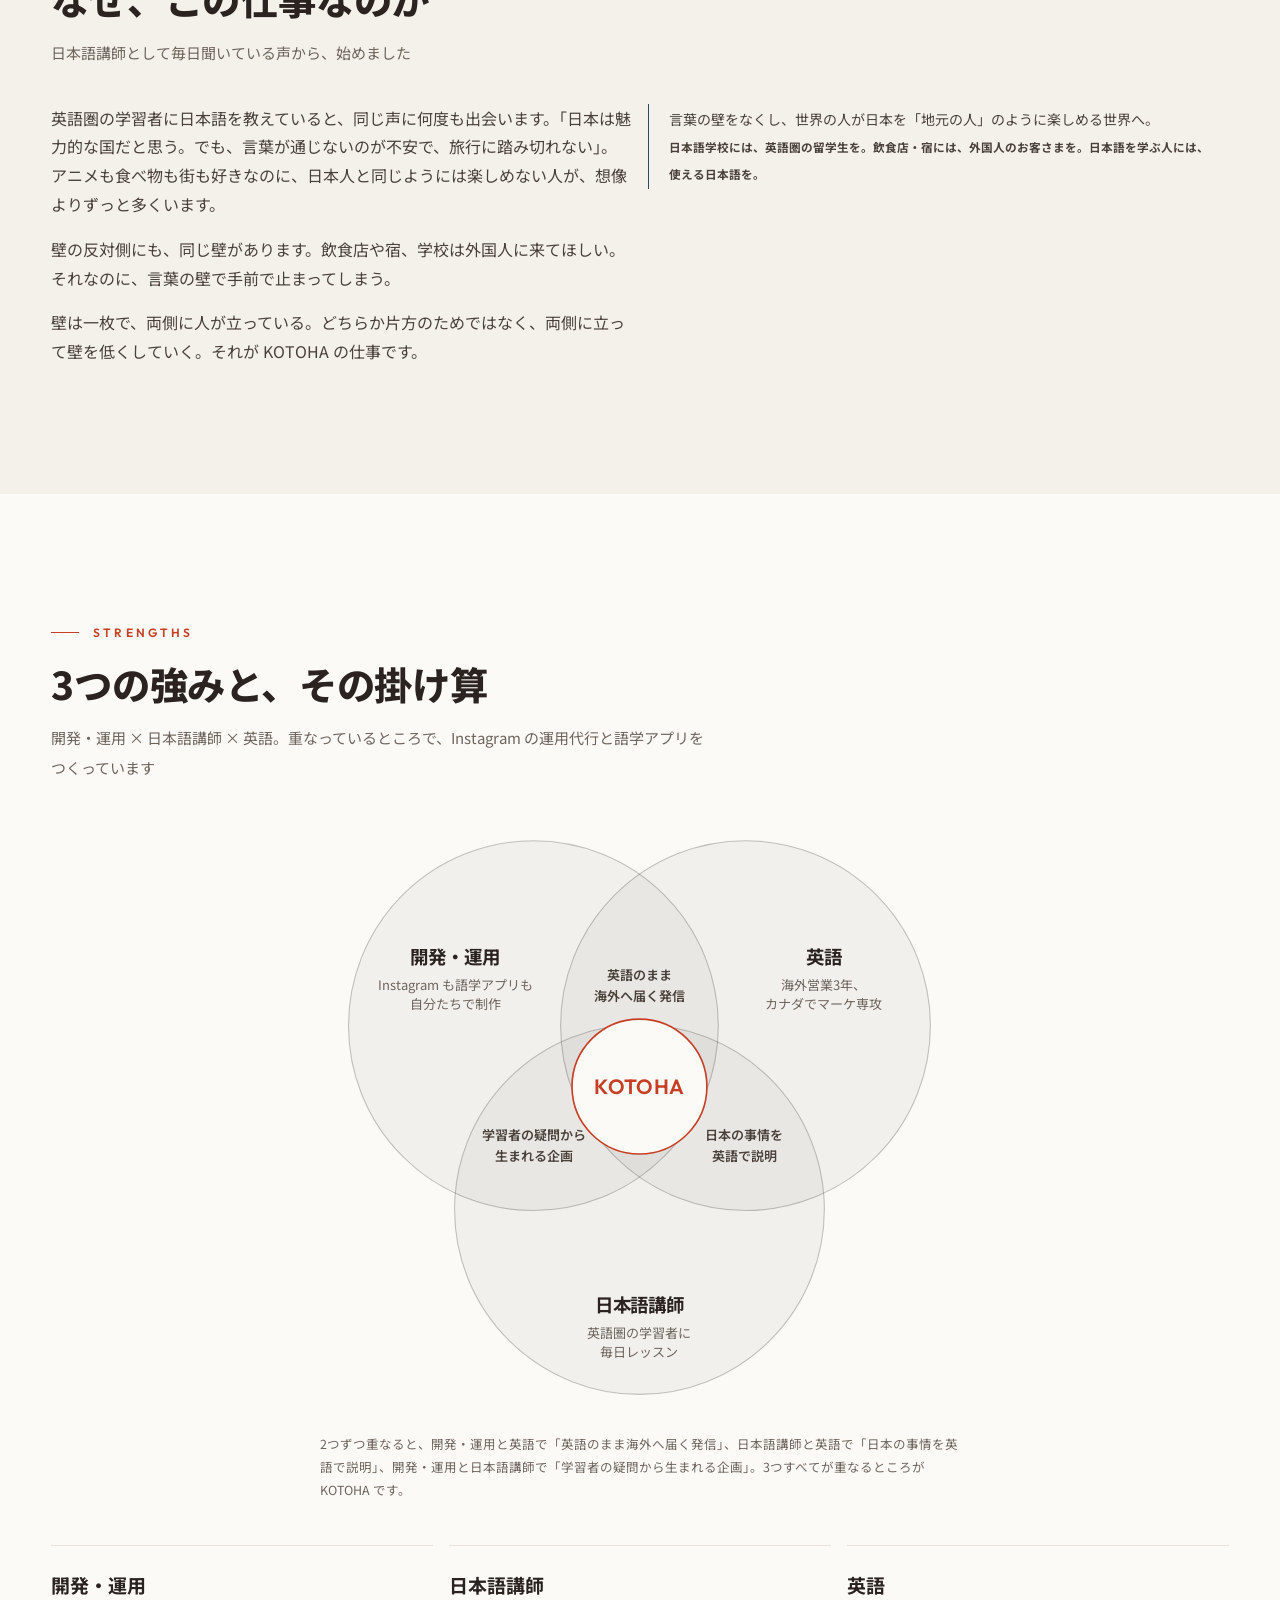
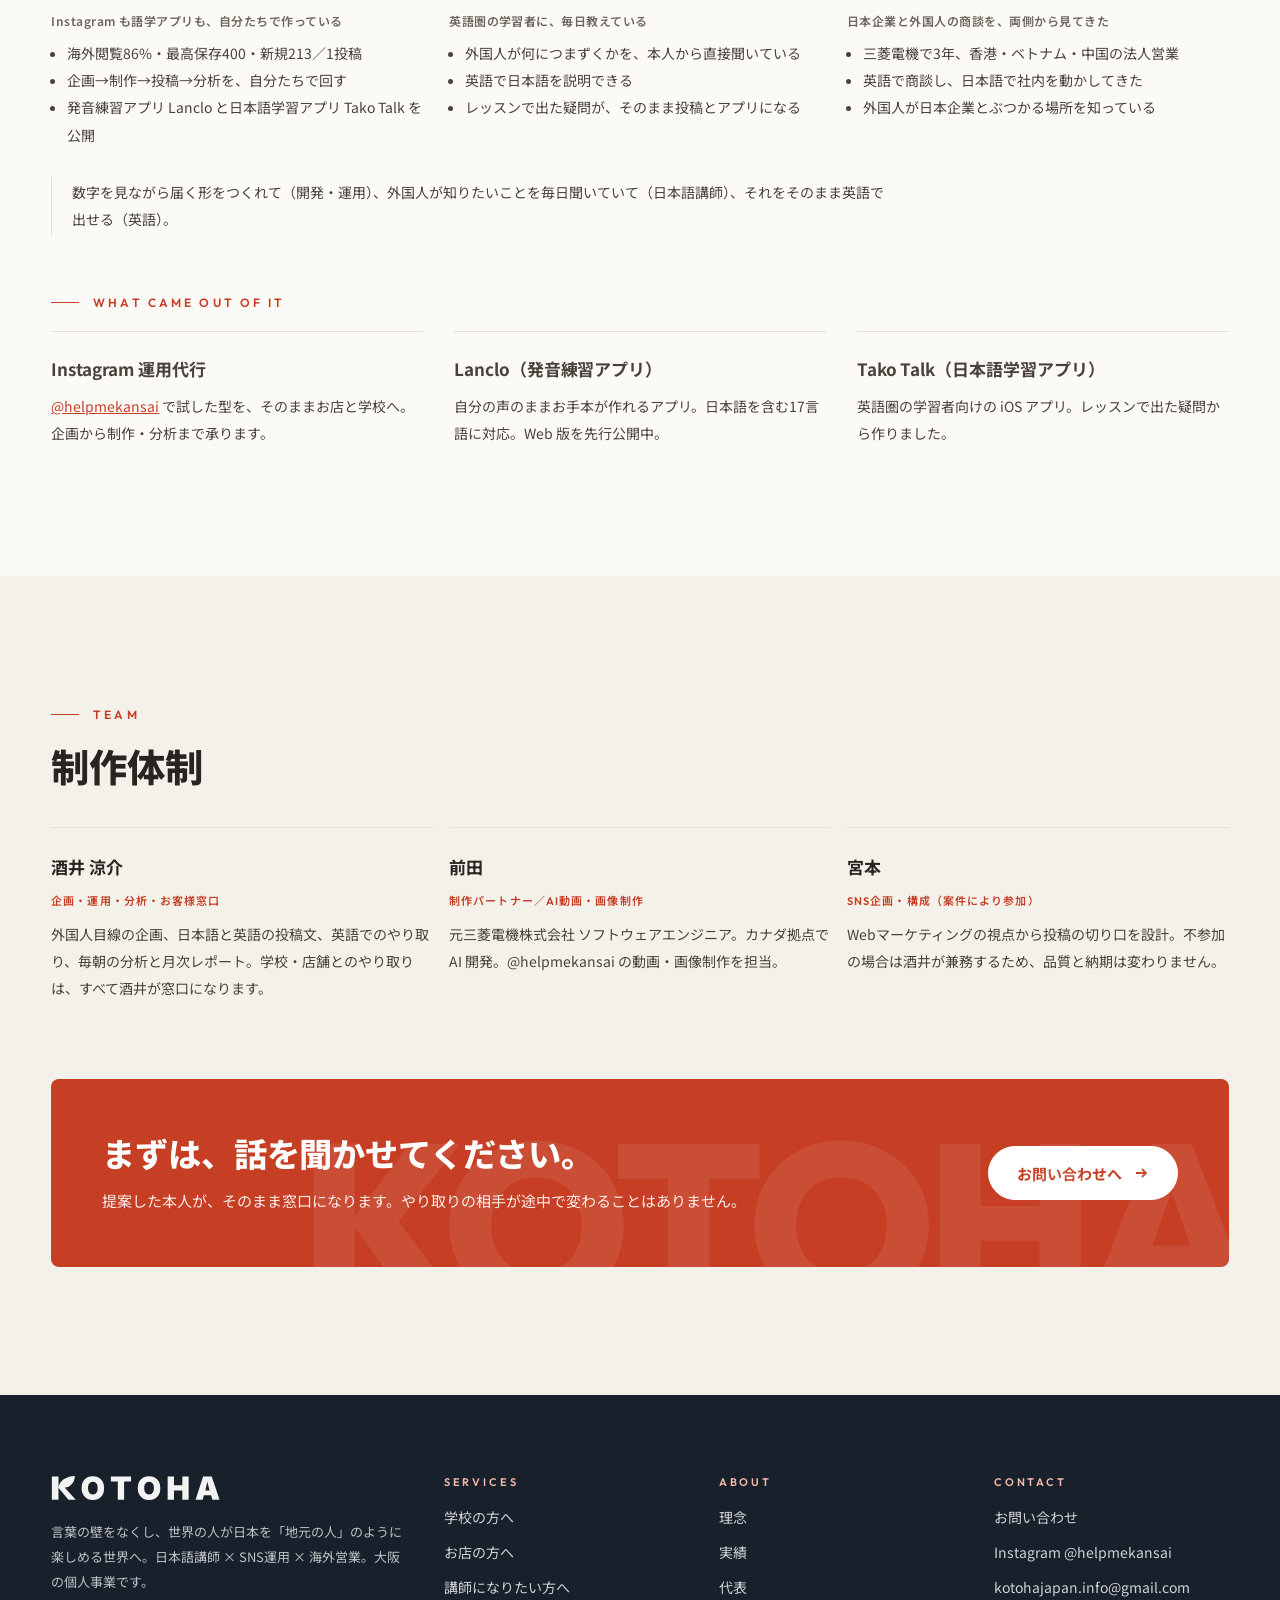
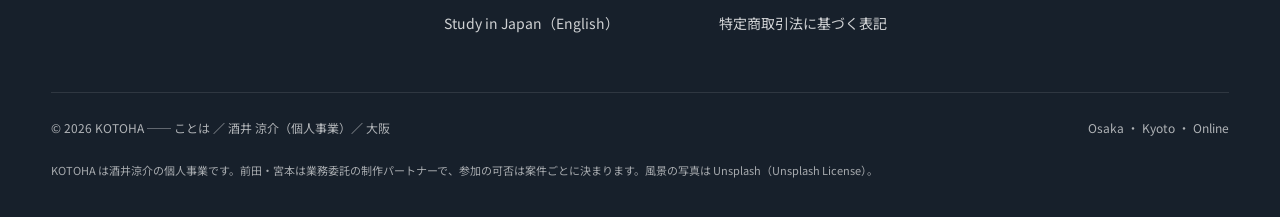
==== commit 7b9d89a9: "代表ページ：年表に 2026.11 KOTOHA 開業を追加し、本文を「帰国して開業。」に戻す Co-Authored-By: Claude Opus 5.5 <noreply@anthropic.c" ====
--- a/about.html
+++ b/about.html
@@ -55,13 +55,14 @@
         <h2>酒井 涼介</h2>
         <div class="kana">Sakai Ryosuke ／ KOTOHA 代表 ／ 大阪生まれ・大阪育ち</div>
         <p>外国人向けの Instagram 運用と語学アプリづくりを、企画から制作・分析まで自社だけで手がけています。関西弁と標準語の違いを英語で解説する <a href="https://www.instagram.com/helpmekansai/" target="_blank" rel="noopener">@helpmekansai</a> は、見ている人の86%が海外。発音練習アプリ Lanclo は、自分の声のままお手本が作れるもので、日本語を含む17言語に対応。</p>
-        <p>このほか、オンラインの日本語講師と留学エージェントも。いまも英語圏の方に教えていて、レッスンで「これが分からない」と言われたことが、そのまま投稿のネタに。三菱電機で海外営業を経験し、カナダのカレッジでデジタルマーケティングを学んだあと、帰国後は大阪が拠点。Instagram の運用代行・コンサルティングのご依頼は、お気軽にご連絡ください。</p>
+        <p>このほか、オンラインの日本語講師と留学エージェントも。いまも英語圏の方に教えていて、レッスンで「これが分からない」と言われたことが、そのまま投稿のネタに。三菱電機で海外営業を経験し、カナダのカレッジでデジタルマーケティングを学んだあと、帰国して開業。Instagram の運用代行・コンサルティングのご依頼は、お気軽にご連絡ください。</p>
         <ul class="tl">
           <li><b>2022.3</b>同志社大学 文化情報学部 卒業</li>
           <li><b>2022.4</b>三菱電機株式会社 入社（海外営業）。香港・ベトナム・中国などのアジア地域の営業・企画・プロジェクト管理</li>
           <li><b>2025.8</b>留学のため休職。カナダ・バンクーバーへ。同時期にオンライン日本語講師を開始。以降、Kindle 電子書籍と iOSアプリ Tako Talk を公開</li>
           <li><b>2026.8</b>Instagram @helpmekansai を開設（英語で関西弁と標準語の違いを解説）</li>
-          <li><b>2026.9</b>Cornerstone Community College 卒業（デジタルマーケティング専攻／バンクーバー）。帰国後、大阪を拠点に KOTOHA として活動</li>
+          <li><b>2026.9</b>Cornerstone Community College 卒業（デジタルマーケティング専攻／バンクーバー）</li>
+          <li><b>2026.11</b>KOTOHA を開業（大阪）</li>
         </ul>
       </div>
     </div>
